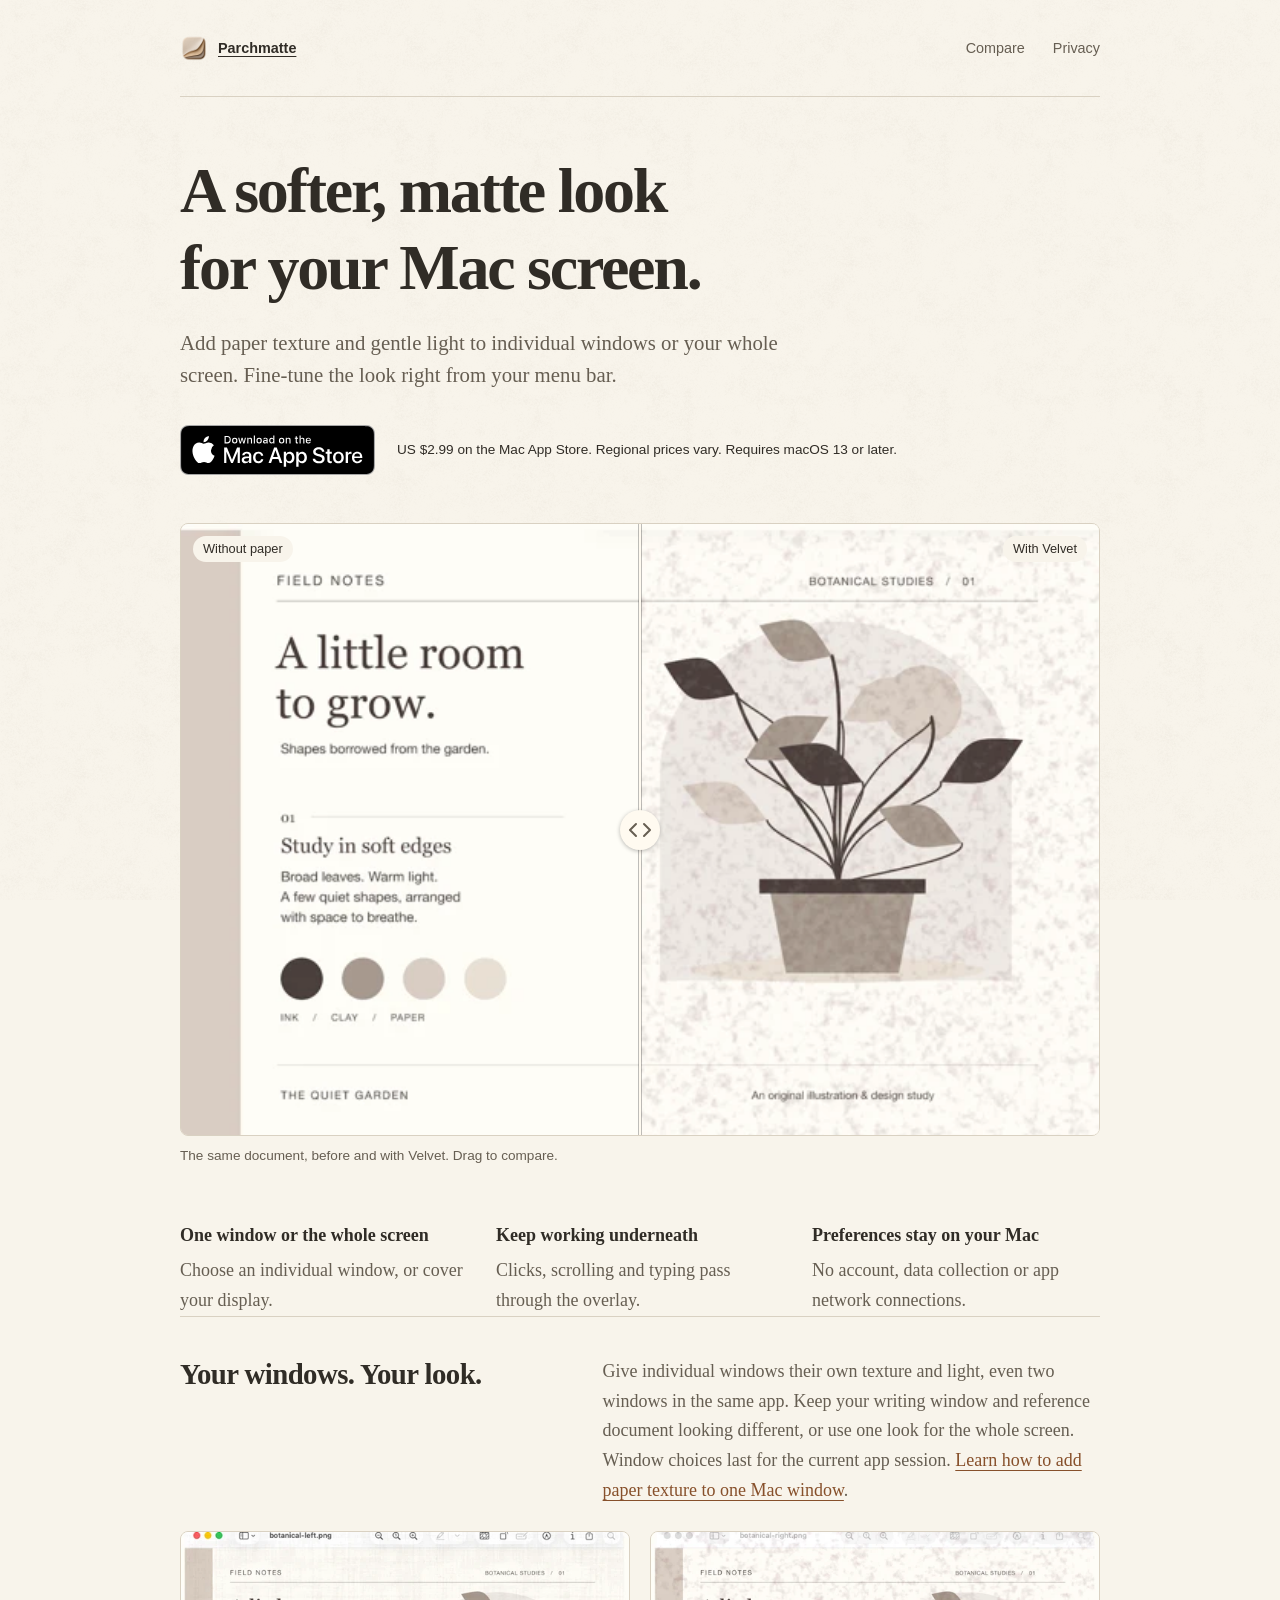
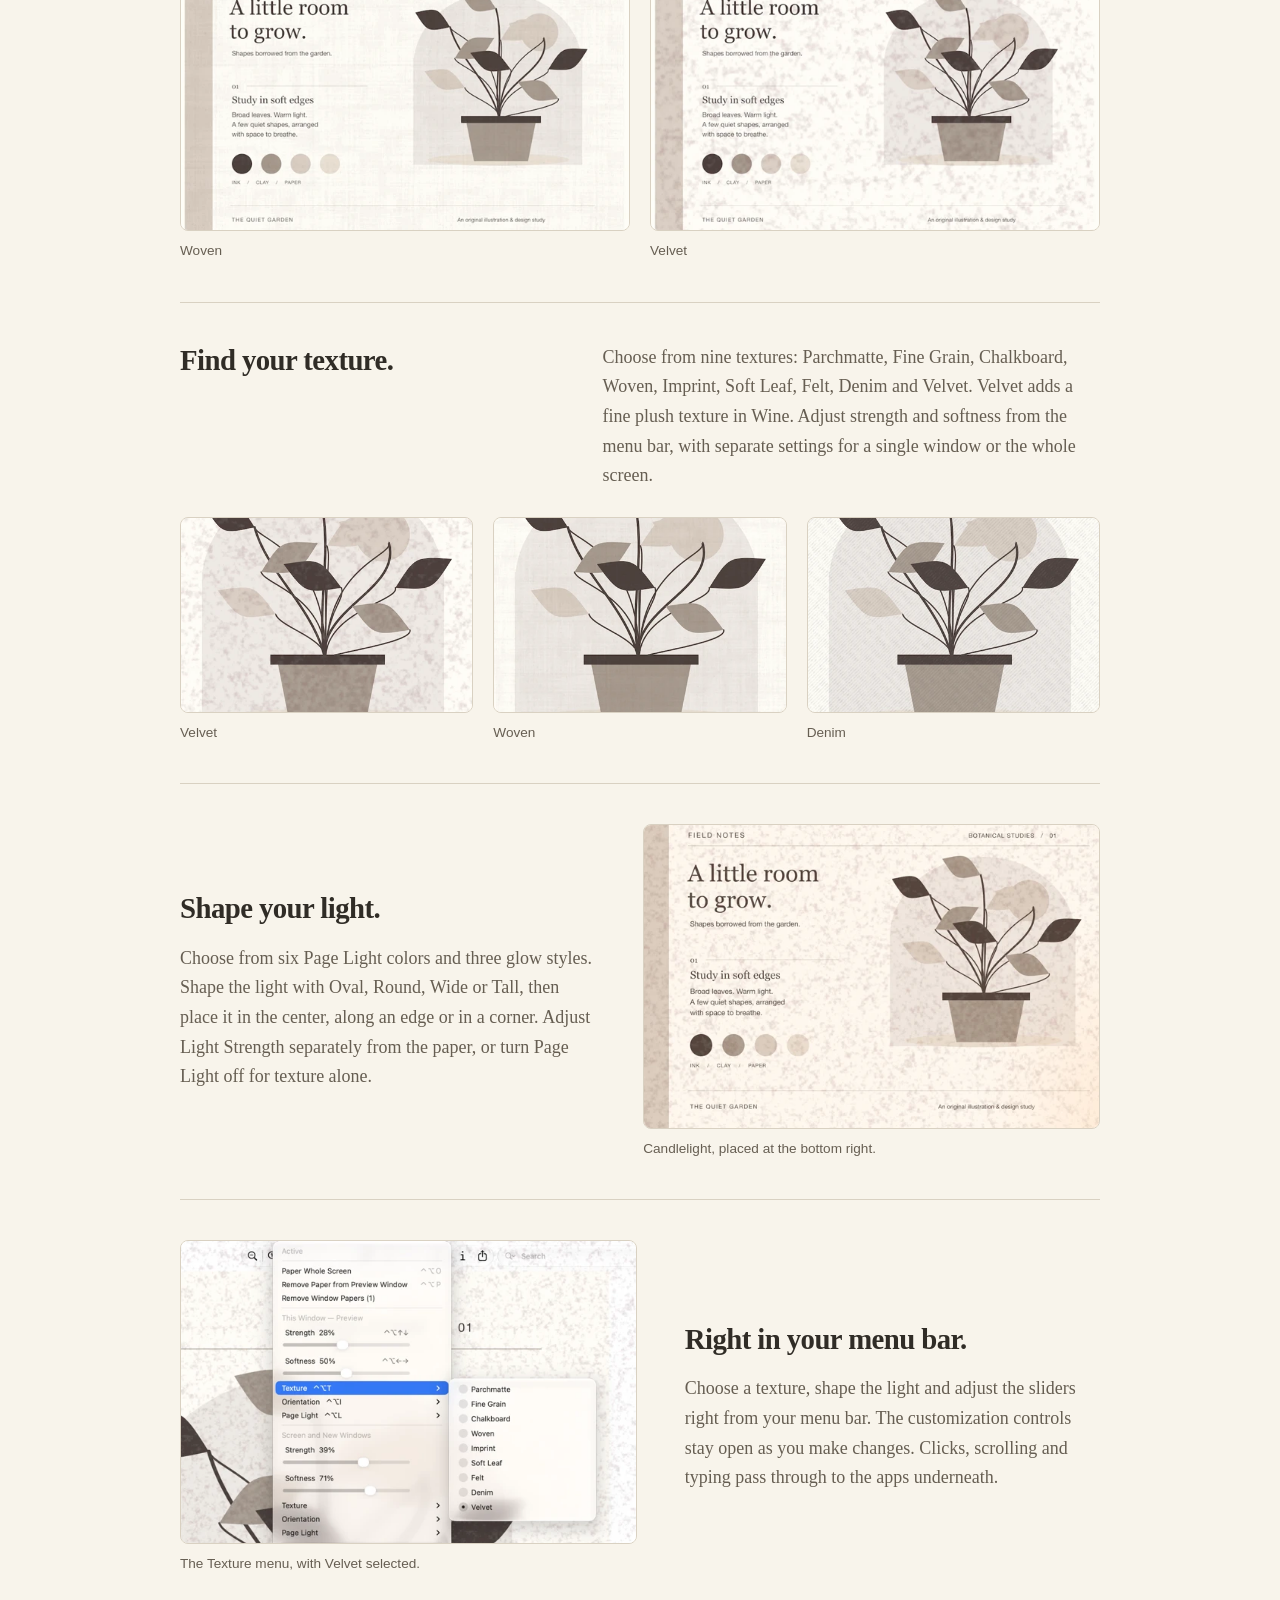
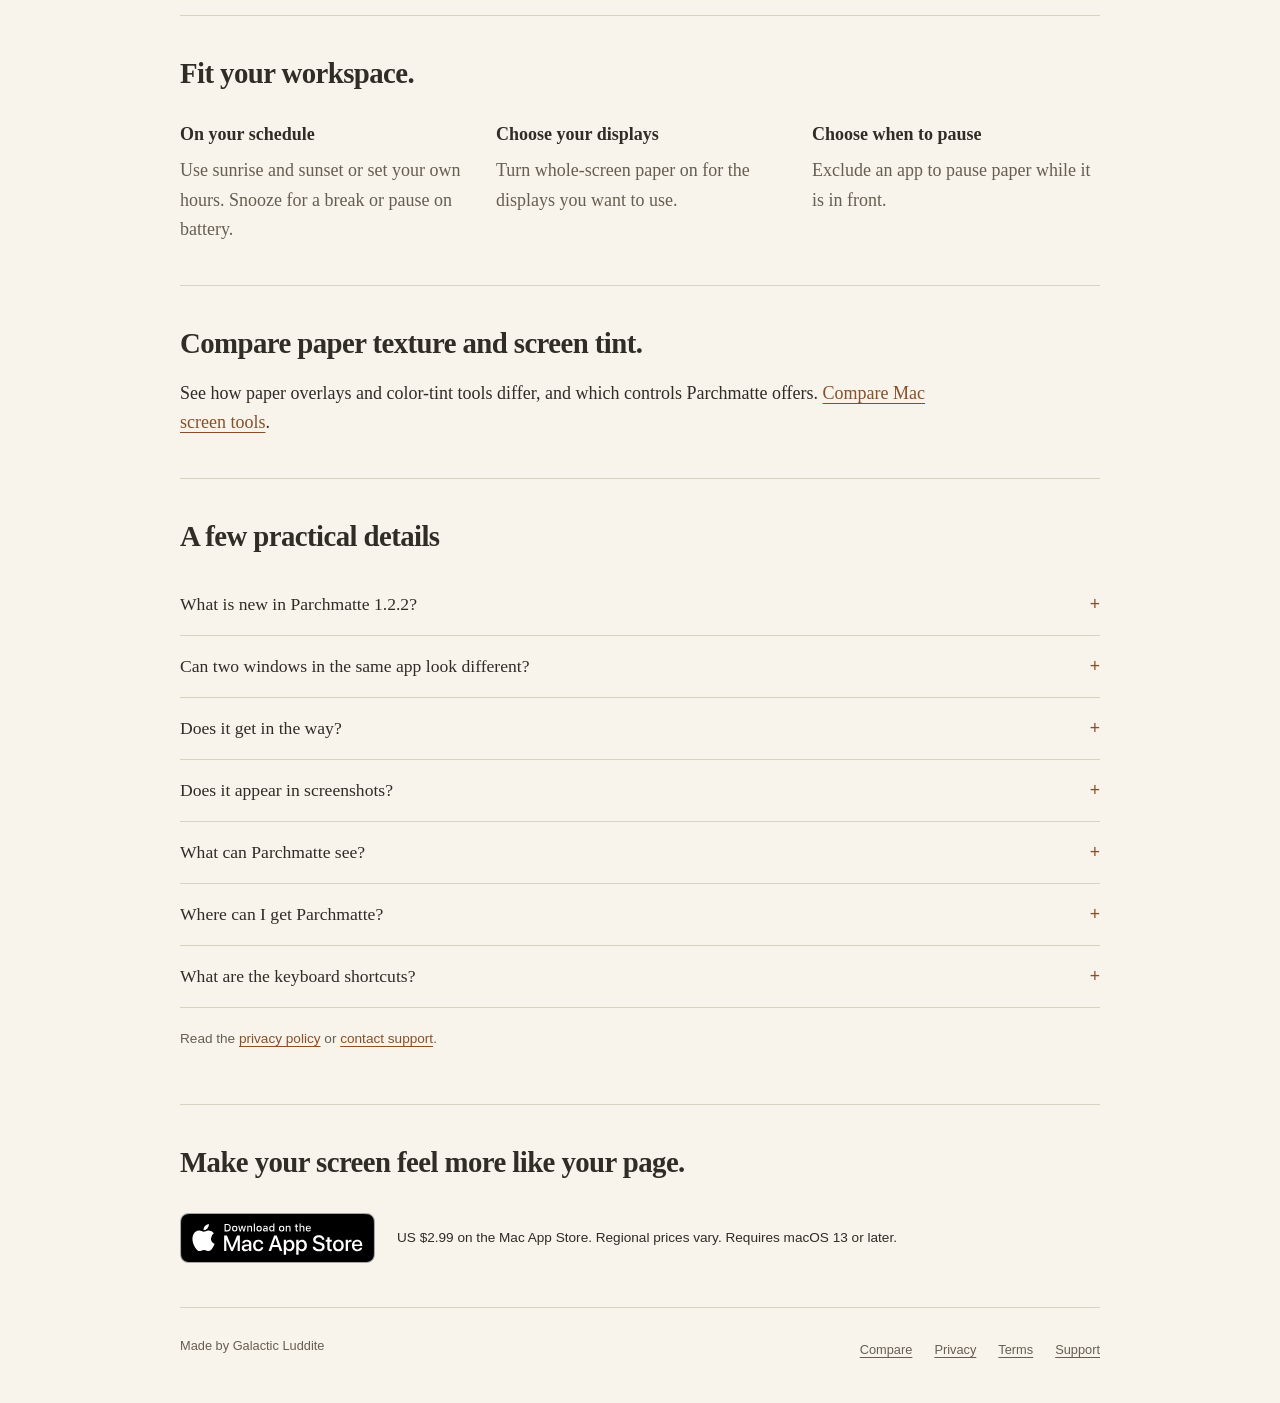
==== index.html @ a23d885f "Ship homepage images as full-size WebP and finish the slider Re-cut each homepage image at its origi" ====
<!doctype html>
<html lang="en">
<head>
  <meta charset="utf-8">
  <meta name="viewport" content="width=device-width, initial-scale=1">
  <title>Parchmatte: Paper Texture &amp; Matte Screen Effect for Mac</title>
  <meta name="description" content="Give your Mac screen a softer, matte look with paper texture and optional light. Customize individual windows or your whole screen from the menu bar.">
  <meta name="apple-itunes-app" content="app-id=6815385110">
  <link rel="canonical" href="https://parchmatte.com/">
  <link rel="icon" href="/favicon.png" sizes="32x32" type="image/png">
  <link rel="icon" href="/icon.png" sizes="1024x1024" type="image/png">
  <link rel="apple-touch-icon" href="/icon.png" sizes="1024x1024">
  <link rel="stylesheet" href="/style.css">
  <meta property="og:type" content="website">
  <meta property="og:url" content="https://parchmatte.com/">
  <meta property="og:site_name" content="Parchmatte">
  <meta property="og:title" content="Parchmatte: Paper Texture &amp; Matte Screen Effect for Mac">
  <meta property="og:description" content="Give your Mac screen a softer, matte look with paper texture and optional light. Customize individual windows or your whole screen from the menu bar.">
  <meta property="og:image" content="https://parchmatte.com/images/og.jpg">
  <meta name="twitter:card" content="summary_large_image">
  <meta name="twitter:title" content="Parchmatte: Paper Texture &amp; Matte Screen Effect for Mac">
  <meta name="twitter:description" content="Give your Mac screen a softer, matte look with paper texture and optional light. Customize individual windows or your whole screen from the menu bar.">
  <meta name="twitter:image" content="https://parchmatte.com/images/og.jpg">
  <script type="application/ld+json">
{
  "@context": "https://schema.org",
  "@type": "SoftwareApplication",
  "name": "Parchmatte",
  "url": "https://parchmatte.com/",
  "description": "Adjustable paper texture and optional Page Light for individual Mac windows or the whole screen.",
  "featureList": [
    "Nine adjustable paper and cloth textures",
    "Independent texture and light for each window, including windows in the same app",
    "Six Page Light colors, three glow styles, four shapes and nine positions",
    "Stay-open menu-bar customization",
    "Display selection and frontmost-app pause rules"
  ],
  "applicationCategory": "UtilitiesApplication",
  "operatingSystem": "macOS 13 or later",
  "softwareVersion": "1.2.2",
  "image": "https://parchmatte.com/icon.png",
  "screenshot": "https://parchmatte.com/images/shots/home-velvet.webp",
  "author": {
    "@type": "Organization",
    "name": "Galactic Luddite"
  },
  "offers": [
    {
      "@type": "Offer",
      "name": "Mac App Store",
      "price": "2.99",
      "priceCurrency": "USD",
      "availability": "https://schema.org/InStock",
      "url": "https://apps.apple.com/us/app/parchmatte/id6815385110?mt=12"
    }
  ]
}
  </script>
  <script type="application/ld+json">
{
  "@context": "https://schema.org",
  "@type": "WebSite",
  "name": "Parchmatte",
  "url": "https://parchmatte.com/"
}
  </script>
</head>
<body>
  <a class="skip-link" href="#main">Skip to content</a>
  <header class="site-header wrap">
    <nav class="site-nav" aria-label="Site"><a href="/" aria-current="page"><img src="/icon.png" alt="" width="28" height="28">Parchmatte</a><a href="/compare/">Compare</a><a href="/privacy/">Privacy</a></nav>
  </header>
  <main id="main" class="wrap">
    <div class="hero">
      <h1>A softer, matte look for your Mac screen.</h1>
      <p class="lede">Add paper texture and gentle light to individual windows or your whole screen. Fine-tune the look right from your menu bar.</p>
      <div class="download">
        <a class="store-badge" href="https://apps.apple.com/us/app/parchmatte/id6815385110?mt=12"><picture><source srcset="/images/badges/mac-app-store-white.svg" media="(prefers-color-scheme: dark)"><img src="/images/badges/mac-app-store-black.svg" alt="Download on the Mac App Store" width="195" height="50"></picture></a>
        <p>US $2.99 on the Mac App Store. Regional prices vary. Requires macOS 13 or later.</p>
      </div>
      <figure class="compare-shot" id="compare">
        <div class="compare-stage">
          <img class="shot" src="/images/shots/home-plain.webp" srcset="/images/shots/home-plain-600.webp 600w, /images/shots/home-plain.webp 1176w" sizes="(min-width: 960px) 920px, calc(100vw - 40px)" width="1176" height="784" fetchpriority="high" alt="A botanical design document in Preview with no paper applied.">
          <div class="compare-top"><img class="shot" src="/images/shots/home-velvet.webp" srcset="/images/shots/home-velvet-600.webp 600w, /images/shots/home-velvet.webp 1176w" sizes="(min-width: 960px) 920px, calc(100vw - 40px)" width="1176" height="784" fetchpriority="high" alt="The same document with Parchmatte’s Velvet texture."></div>
          <span class="tag tag-left">Without paper</span><span class="tag tag-right">With Velvet</span>
          <input class="compare-range" type="range" min="0" max="100" value="50" aria-label="Compare the document without paper and with Velvet">
        </div>
        <figcaption>The same document, before and with Velvet. Drag to compare.</figcaption>
      </figure>
    </div>

    <dl class="feature-notes proof-points">
      <div><dt>One window or the whole screen</dt><dd>Choose an individual window, or cover your display.</dd></div>
      <div><dt>Keep working underneath</dt><dd>Clicks, scrolling and typing pass through the overlay.</dd></div>
      <div><dt>Preferences stay on your Mac</dt><dd>No account, data collection or app network connections.</dd></div>
    </dl>

    <section id="paper-in-use" aria-labelledby="paper-title">
      <div class="section-intro">
        <h2 id="paper-title">Your windows. Your look.</h2>
        <p>Give individual windows their own texture and light, even two windows in the same app. Keep your writing window and reference document looking different, or use one look for the whole screen. Window choices last for the current app session. <a href="/guides/paper-texture-on-mac/">Learn how to add paper texture to one Mac window</a>.</p>
      </div>
      <div class="pair">
        <figure><img class="shot" src="/images/shots/window-woven.webp" srcset="/images/shots/window-woven-600.webp 600w, /images/shots/window-woven.webp 1200w" sizes="(min-width: 960px) 450px, calc(100vw - 40px)" width="1200" height="800" loading="lazy" alt="A Preview window showing the botanical document with the Woven texture."><figcaption>Woven</figcaption></figure>
        <figure><img class="shot" src="/images/shots/window-velvet.webp" srcset="/images/shots/window-velvet-600.webp 600w, /images/shots/window-velvet.webp 1200w" sizes="(min-width: 960px) 450px, calc(100vw - 40px)" width="1200" height="800" loading="lazy" alt="A second Preview window showing the same document with the Velvet texture."><figcaption>Velvet</figcaption></figure>
      </div>
    </section>

    <section aria-labelledby="texture-title">
      <div class="section-intro">
        <h2 id="texture-title">Find your texture.</h2>
        <p>Choose from nine textures: Parchmatte, Fine Grain, Chalkboard, Woven, Imprint, Soft Leaf, Felt, Denim and Velvet. Velvet adds a fine plush texture in Wine. Adjust strength and softness from the menu bar, with separate settings for a single window or the whole screen.</p>
      </div>
      <div class="trio">
        <figure><img class="shot" src="/images/shots/texture-velvet.webp" srcset="/images/shots/texture-velvet-480.webp 480w, /images/shots/texture-velvet.webp 720w" sizes="(min-width: 960px) 290px, (min-width: 600px) 30vw, calc(100vw - 40px)" width="720" height="480" loading="lazy" alt="Close-up of a botanical illustration with the Velvet texture."><figcaption>Velvet</figcaption></figure>
        <figure><img class="shot" src="/images/shots/texture-woven.webp" srcset="/images/shots/texture-woven-480.webp 480w, /images/shots/texture-woven.webp 720w" sizes="(min-width: 960px) 290px, (min-width: 600px) 30vw, calc(100vw - 40px)" width="720" height="480" loading="lazy" alt="The same close-up with the Woven texture."><figcaption>Woven</figcaption></figure>
        <figure><img class="shot" src="/images/shots/texture-denim.webp" srcset="/images/shots/texture-denim-480.webp 480w, /images/shots/texture-denim.webp 720w" sizes="(min-width: 960px) 290px, (min-width: 600px) 30vw, calc(100vw - 40px)" width="720" height="480" loading="lazy" alt="The same close-up with the Denim texture."><figcaption>Denim</figcaption></figure>
      </div>
    </section>

    <section class="split" aria-labelledby="light-title">
      <div class="split-text">
        <h2 id="light-title">Shape your light.</h2>
        <p>Choose from six Page Light colors and three glow styles. Shape the light with Oval, Round, Wide or Tall, then place it in the center, along an edge or in a corner. Adjust Light Strength separately from the paper, or turn Page Light off for texture alone.</p>
      </div>
      <figure><img class="shot" src="/images/shots/light-candlelight.webp" srcset="/images/shots/light-candlelight-600.webp 600w, /images/shots/light-candlelight.webp 1380w" sizes="(min-width: 960px) 500px, calc(100vw - 40px)" width="1380" height="920" loading="lazy" alt="A botanical document with warm Candlelight Page Light glowing from the lower right."><figcaption>Candlelight, placed at the bottom right.</figcaption></figure>
    </section>

    <section class="split split-flip" aria-labelledby="controls-title">
      <div class="split-text">
        <h2 id="controls-title">Right in your menu bar.</h2>
        <p>Choose a texture, shape the light and adjust the sliders right from your menu bar. The customization controls stay open as you make changes. Clicks, scrolling and typing pass through to the apps underneath.</p>
      </div>
      <figure><img class="shot" src="/images/shots/menu-textures.webp" srcset="/images/shots/menu-textures-600.webp 600w, /images/shots/menu-textures.webp 1602w" sizes="(min-width: 960px) 500px, calc(100vw - 40px)" width="1602" height="1068" loading="lazy" alt="The Parchmatte menu with the Texture submenu open and Velvet selected."><figcaption>The Texture menu, with Velvet selected.</figcaption></figure>
    </section>

    <section aria-labelledby="workspace-title">
      <h2 id="workspace-title">Fit your workspace.</h2>
      <dl class="feature-notes proof-points">
        <div><dt>On your schedule</dt><dd>Use sunrise and sunset or set your own hours. Snooze for a break or pause on battery.</dd></div>
        <div><dt>Choose your displays</dt><dd>Turn whole-screen paper on for the displays you want to use.</dd></div>
        <div><dt>Choose when to pause</dt><dd>Exclude an app to pause paper while it is in front.</dd></div>
      </dl>
    </section>

    <section class="comparison-link">
      <h2>Compare paper texture and screen tint.</h2>
      <p>See how paper overlays and color-tint tools differ, and which controls Parchmatte offers. <a href="/compare/">Compare Mac screen tools</a>.</p>
    </section>

    <section aria-labelledby="questions-title">
      <h2 id="questions-title">A few practical details</h2>
      <div class="faq">
        <details><summary>What is new in Parchmatte 1.2.2?</summary><p>The menu now shows “Paused — screenshot picker” while the screenshot picker is active, so it is clear why the paper is temporarily paused. Version 1.2.1 added four Page Light shapes and nine positions, with centered Oval as the default. Customization controls stay open while you make changes, and turning a window’s paper off and back on restores its style during the current app session.</p></details>
        <details><summary>Can two windows in the same app look different?</summary><p>Yes. Each window with its own paper can have its own texture and light. Window choices are kept for the current app session; they are not saved as permanent per-app rules.</p></details>
        <details><summary>Does it get in the way?</summary><p>Clicks, scrolling and typing pass through the overlay. Adjust the paper from your menu bar while you keep using your apps.</p></details>
        <details><summary>Does it appear in screenshots?</summary><p>By default, Parchmatte asks macOS to leave the overlay out of screenshots. Some capture tools may still include it.</p></details>
        <details><summary>What can Parchmatte see?</summary><p>Parchmatte reads window positions and sizes to place its overlays. It does not read window contents, window titles or your typing, collect personal data, or make network connections.</p></details>
        <details><summary>Where can I get Parchmatte?</summary><p>Parchmatte is available on the <a href="https://apps.apple.com/us/app/parchmatte/id6815385110?mt=12">Mac App Store</a>. The US price is $2.99; regional prices vary. Requires macOS 13 or later.</p></details>
        <details>
          <summary>What are the keyboard shortcuts?</summary>
          <table>
        <tr><th scope="col">Keys</th><th scope="col">Action</th></tr>
        <tr><td><kbd>⌃⌥O</kbd></td><td>Paper the whole screen</td></tr>
        <tr><td><kbd>⌃⌥P</kbd></td><td>Paper the front window (again to remove)</td></tr>
        <tr><td><kbd>⌃⌥↑</kbd> / <kbd>⌃⌥↓</kbd></td><td>Stronger or lighter</td></tr>
        <tr><td><kbd>⌃⌥←</kbd> / <kbd>⌃⌥→</kbd></td><td>Less or more softness</td></tr>
        <tr><td><kbd>⌃⌥T</kbd></td><td>Next texture</td></tr>
        <tr><td><kbd>⌃⌥I</kbd></td><td>Flip the grain’s direction</td></tr>
        <tr><td><kbd>⌃⌥⇧↑</kbd> / <kbd>⌃⌥⇧↓</kbd></td><td>Stronger or softer Page Light</td></tr>
        <tr><td><kbd>⌃⌥L</kbd></td><td>Next Page Light tint</td></tr>
        <tr><td><kbd>⌃⌥G</kbd></td><td>Next glow level</td></tr>
        <tr><td><kbd>⌃⌥S</kbd></td><td>Snooze for 15 minutes, or resume</td></tr>
      </table>
          <p>When the front window has its own paper, the arrow, texture, Page Light, glow and light strength keys adjust that window. Otherwise, they adjust the whole screen and new windows.</p>
        </details>
      </div>
      <p class="small muted">Read the <a href="/privacy/">privacy policy</a> or <a href="mailto:support@parchmatte.com">contact support</a>.</p>
    </section>
    <section class="closing"><h2>Make your screen feel more like your page.</h2><div class="download"><a class="store-badge" href="https://apps.apple.com/us/app/parchmatte/id6815385110?mt=12"><picture><source srcset="/images/badges/mac-app-store-white.svg" media="(prefers-color-scheme: dark)"><img src="/images/badges/mac-app-store-black.svg" alt="Download on the Mac App Store" width="195" height="50"></picture></a><p>US $2.99 on the Mac App Store. Regional prices vary. Requires macOS 13 or later.</p></div></section>
  </main>
  <footer class="site-footer wrap">
    <span>Made by Galactic Luddite</span>
    <nav aria-label="Footer"><a href="/compare/">Compare</a><a href="/privacy/">Privacy</a><a href="/terms/">Terms</a><a href="mailto:support@parchmatte.com">Support</a></nav>
  </footer>
  <script>
    // Drag the divider with a mouse or finger; the hidden range input keeps it keyboard accessible.
    document.querySelectorAll(".compare-stage").forEach(function (stage) {
      var range = stage.querySelector(".compare-range");
      function show() { stage.style.setProperty("--pos", range.value + "%"); }
      function moveTo(event) {
        var box = stage.getBoundingClientRect();
        range.value = Math.round(Math.max(0, Math.min(1, (event.clientX - box.left) / box.width)) * 100);
        show();
      }
      // A finger moves the divider only once the swipe is clearly sideways, so vertical swipes still scroll the page.
      var start = null, dragging = false;
      stage.addEventListener("pointerdown", function (event) {
        start = { x: event.clientX, y: event.clientY };
        dragging = event.pointerType === "mouse";
        stage.setPointerCapture(event.pointerId);
        if (dragging) { event.preventDefault(); moveTo(event); }
      });
      stage.addEventListener("pointermove", function (event) {
        if (!start || !stage.hasPointerCapture(event.pointerId)) return;
        if (!dragging) {
          var dx = Math.abs(event.clientX - start.x), dy = Math.abs(event.clientY - start.y);
          if (dx < 6 || dx < dy) return;
          dragging = true;
        }
        moveTo(event);
      });
      function stop() { start = null; dragging = false; }
      stage.addEventListener("pointerup", stop);
      stage.addEventListener("pointercancel", stop);
      range.addEventListener("input", show);
      show();
    });
  </script>
</body>
</html>
---- style.css ----
:root {
  color-scheme: light dark;
  --paper: #f8f4eb;
  --paper-deep: #eee7d9;
  --ink: #302c26;
  --ink-soft: #665e52;
  --rule: #d9d1c2;
  --accent: #87502b;
  --accent-ink: #fffaf0;
  --grain-opacity: 0.07;
  --sans: -apple-system, BlinkMacSystemFont, "Helvetica Neue", sans-serif;
}
@media (prefers-color-scheme: dark) {
  :root {
    --paper: #22211e;
    --paper-deep: #2b2924;
    --ink: #eee8dc;
    --ink-soft: #bdb5a6;
    --rule: #444037;
    --accent: #e0aa7c;
    --accent-ink: #22211e;
    --grain-opacity: 0.035;
  }
}
* { box-sizing: border-box; }
html { -webkit-text-size-adjust: 100%; }
body {
  margin: 0;
  background: var(--paper);
  color: var(--ink);
  font: 18px/1.65 "Iowan Old Style", "Palatino Linotype", Palatino, Georgia, serif;
}
body::before {
  content: "";
  position: fixed;
  inset: 0;
  background: url("/grain.png") repeat;
  background-size: 256px;
  opacity: var(--grain-opacity);
  pointer-events: none;
  z-index: -1;
}
.wrap { width: min(100% - 40px, 920px); margin-inline: auto; }
a { color: var(--accent); text-underline-offset: 0.2em; text-decoration-thickness: 1px; }
a:hover { text-decoration-thickness: 2px; }
:focus-visible { outline: 2px solid var(--accent); outline-offset: 5px; }
p { margin: 0 0 1em; }
h1, h2, h3 { line-height: 1.2; font-weight: 600; text-wrap: balance; }
h1 { font-size: clamp(2.25rem, 5.3vw, 3.5rem); letter-spacing: -0.035em; margin: 0 0 24px; }
h2 { font-size: 1.8rem; letter-spacing: -0.02em; margin: 0 0 18px; }
h3 { font-size: 1.2rem; margin: 0; }
figure { margin: 0; }
.muted { color: var(--ink-soft); }
.small { font: 0.85rem/1.65 var(--sans); }
.sr-only {
  position: absolute;
  width: 1px;
  height: 1px;
  padding: 0;
  margin: -1px;
  overflow: hidden;
  clip-path: inset(50%);
  white-space: nowrap;
  border: 0;
}
.skip-link { position: absolute; top: 8px; left: 20px; padding: 10px; background: var(--paper); transform: translateY(-160%); z-index: 2; }
.skip-link:focus { transform: none; }
.site-header { padding-block: 26px; border-bottom: 1px solid var(--rule); }
.site-nav { display: flex; gap: 28px; align-items: center; font: 0.9rem/1.4 var(--sans); }
.site-nav a { display: inline-flex; gap: 10px; align-items: center; color: var(--ink-soft); text-decoration: none; min-height: 44px; }
.site-nav a:first-child { margin-right: auto; color: var(--ink); font-weight: 600; }
.site-nav a[aria-current="page"], .site-nav a:hover { color: var(--ink); text-decoration: underline; }
.site-nav img { flex: none; }
.site-footer { border-top: 1px solid var(--rule); padding-block: 28px 40px; display: flex; justify-content: space-between; gap: 20px; flex-wrap: wrap; color: var(--ink-soft); font: 0.8rem/1.5 var(--sans); }
.site-footer nav { display: flex; gap: 22px; flex-wrap: wrap; }
.site-footer a { color: inherit; display: inline-block; padding-block: 4px; }
.intro { padding-block: 48px 40px; max-width: 740px; }
.lede { font-size: 1.3rem; line-height: 1.55; color: var(--ink-soft); max-width: 32em; }
.download { display: flex; align-items: center; gap: 22px; margin-top: 30px; }
.download p { margin: 0; font: 0.85rem/1.75 var(--sans); }
.button { display: inline-block; padding: 12px 20px; border-radius: 5px; background: var(--accent); color: var(--accent-ink); font: 500 0.9rem/1.4 var(--sans); text-decoration: none; }
.button:hover { text-decoration: underline; }
.store-badge { display: inline-block; margin: 4px 0; line-height: 0; }
.store-badge img { display: block; width: 195px; height: 50px; }
.store-badge:focus-visible { outline: 2px solid var(--accent); outline-offset: 6px; border-radius: 8px; }
.shot { display: block; width: 100%; height: auto; border: 1px solid var(--rule); border-radius: 6px; }
/* Homepage images: every picture is a 3:2 crop in the same frame. */
.hero { padding-block: 56px 24px; }
.hero h1 { font-size: clamp(2.4rem, 6vw, 4rem); max-width: 14em; margin-bottom: 20px; }
.hero .lede { max-width: 30em; margin: 0; }
.hero .download { margin-bottom: 44px; }
figure.compare-shot { margin: 0; }
.shot { background: var(--paper-deep); aspect-ratio: 3 / 2; object-fit: cover; border-radius: 8px; }
.compare-stage { position: relative; aspect-ratio: 3 / 2; border-radius: 8px; overflow: hidden; border: 1px solid var(--rule); background: var(--paper-deep); --pos: 50%; }
.compare-stage .shot { position: absolute; inset: 0; height: 100%; border: 0; border-radius: 0; }
.compare-top { position: absolute; inset: 0; clip-path: inset(0 0 0 var(--pos)); }
.compare-stage { touch-action: pan-y; cursor: ew-resize; -webkit-user-select: none; user-select: none; }
.compare-stage img, .compare-stage .tag { pointer-events: none; -webkit-user-drag: none; }
.compare-stage::after { content: ""; position: absolute; top: 0; bottom: 0; left: var(--pos); width: 2px; margin-left: -1px; background: #fffaf0; box-shadow: 0 0 0 1px rgba(0,0,0,.25); pointer-events: none; }
/* Round handle on the divider, so it is clear where to drag. The pictures are light in both themes, so the handle is too. */
.compare-stage::before { content: ""; position: absolute; z-index: 2; top: 50%; left: var(--pos); width: 40px; height: 40px; margin: -20px 0 0 -20px; border-radius: 50%; background: #fffaf0 url("data:image/svg+xml,%3Csvg xmlns='http://www.w3.org/2000/svg' viewBox='0 0 40 40'%3E%3Cpath d='M16 14l-6 6 6 6M24 14l6 6-6 6' fill='none' stroke='%23665e52' stroke-width='2' stroke-linecap='round' stroke-linejoin='round'/%3E%3C/svg%3E") center / 40px no-repeat; box-shadow: 0 1px 4px rgba(0,0,0,.28); pointer-events: none; }
.compare-range { position: absolute; inset: 0; width: 100%; height: 100%; margin: 0; opacity: 0; pointer-events: none; }
.compare-stage:has(.compare-range:focus-visible) { outline: 2px solid var(--accent); outline-offset: 4px; }
.tag { position: absolute; top: 12px; padding: 4px 10px; border-radius: 99px; background: var(--paper); color: var(--ink); font: 0.8rem/1.4 var(--sans); pointer-events: none; }
.tag-left { left: 12px; } .tag-right { right: 12px; }
figcaption { margin-top: 10px; color: var(--ink-soft); font: 0.85rem/1.5 var(--sans); }
.pair { display: grid; grid-template-columns: 1fr 1fr; gap: 20px; }
.trio { display: grid; grid-template-columns: repeat(3, 1fr); gap: 20px; }
.split { display: grid; grid-template-columns: 1fr 1.1fr; gap: 48px; align-items: center; }
.split-flip { grid-template-columns: 1.1fr 1fr; }
.split-flip .split-text { order: 2; }
.split-text p { color: var(--ink-soft); margin: 0; }
.pair .shot, .trio .shot, .split .shot { display: block; width: 100%; height: auto; border: 1px solid var(--rule); }
.section-intro { align-items: start; }
section { padding-block: 40px; border-top: 1px solid var(--rule); }
.section-intro { display: grid; grid-template-columns: 1fr 1.3fr; gap: 40px; margin-bottom: 26px; }
.section-intro p { margin: 0; color: var(--ink-soft); }
.feature-notes { display: grid; grid-template-columns: 1fr 1fr; gap: 40px; margin: 28px 0 0; }
.proof-points { grid-template-columns: repeat(3, 1fr); gap: 28px; margin: 0; }
.feature-notes dt { font-weight: 600; }
.feature-notes dd { margin: 6px 0 0; color: var(--ink-soft); }
.shot-grid { display: grid; grid-template-columns: 1fr 1fr; gap: 22px; }
.shot-grid figcaption { margin-top: 9px; color: var(--ink-soft); font: 0.8rem/1.5 var(--sans); }
.comparison-link p { margin-bottom: 0; max-width: 42em; }
.faq { margin-block: 20px; }
.faq details { border-bottom: 1px solid var(--rule); }
.faq summary { cursor: pointer; padding: 16px 26px 16px 0; position: relative; list-style: none; font-size: 1.1rem; }
.faq summary::-webkit-details-marker { display: none; }
.faq summary::after { content: "+"; position: absolute; right: 0; color: var(--accent); font-family: var(--sans); }
.faq details[open] summary::after { content: "−"; }
.faq details p { max-width: 42em; padding-bottom: 6px; color: var(--ink-soft); }
table { width: 100%; border-collapse: collapse; font: 0.9rem/1.5 var(--sans); }
th, td { text-align: left; padding: 12px; border-bottom: 1px solid var(--rule); vertical-align: top; }
th { font-weight: 600; }
kbd { font: 0.85em var(--sans); background: var(--paper-deep); border: 1px solid var(--rule); border-radius: 3px; padding: 2px 4px; white-space: nowrap; }
.faq table { margin-bottom: 20px; }
.faq td:first-child { width: 12em; }
pre, code { font-family: ui-monospace, "SF Mono", Menlo, monospace; font-size: 0.88em; }
pre { background: var(--paper-deep); border: 1px solid var(--rule); border-radius: 4px; padding: 14px; overflow-x: auto; }
.intro-compare { max-width: 800px; }
.comparison { padding-top: 0; border-top: 0; }
.table-wrap { overflow-x: auto; }
table.compare { min-width: 820px; table-layout: fixed; }
table.compare th:first-child { width: 18%; }
table.compare th, table.compare td { overflow-wrap: anywhere; }
table.compare caption { text-align: left; padding-block: 14px; color: var(--ink-soft); }
.comparison > p { margin: 20px 0 0; }
.alternative { display: grid; grid-template-columns: 1fr 3fr; gap: 32px; margin-top: 32px; }
.alternative p:last-child { margin-bottom: 0; }
.closing p { max-width: 44em; }
.closing p:last-child { margin-bottom: 0; }
.policy { max-width: 720px; padding-block: 60px 40px; }
.policy h1 { font-size: 2.5rem; }
.policy h2 { font-size: 1.4rem; margin-top: 32px; }
@media (max-width: 600px) {
  body { font-size: 17px; }
  .site-header { padding-block: 14px; }
  .site-nav { gap: 18px; font-size: 0.85rem; }
  .site-nav a { gap: 7px; }
  .intro { padding-block: 40px 28px; }
  .lede { font-size: 1.15rem; }
  .download { flex-direction: column; align-items: flex-start; gap: 14px; margin-top: 24px; }
  section { padding-block: 30px; }
  h2 { font-size: 1.5rem; }
  .section-intro, .feature-notes, .shot-grid, .alternative, .pair, .split, .split-flip { grid-template-columns: 1fr; gap: 14px; }
  .split-flip .split-text { order: 0; }
  .trio { gap: 8px; }
  .trio figcaption { font-size: 0.75rem; }
  .hero { padding-block: 32px 8px; }
  .section-intro h2 { margin-bottom: 0; }
  .feature-notes { gap: 22px; }
  .proof-points { grid-template-columns: 1fr; margin-bottom: 36px; }
  .alternative { margin-top: 26px; }
  .site-footer { flex-direction: column; gap: 12px; }
  .site-footer nav { gap: 20px; }
  table.compare { font-size: 0.8rem; }
  table.compare th, table.compare td { padding: 10px 6px; }
  table.compare td small { font-size: 0.75rem; }
  .faq th, .faq td { padding: 10px 4px; }
  .faq td:first-child { width: 45%; }
  .policy { padding-top: 40px; }
}

.proof-points { margin-top: 30px; }
.table-wrap { border: 1px solid var(--rule); }
@media (max-width: 360px) {
  .site-nav { gap: 12px; }
  .site-nav a { gap: 5px; }
  .site-nav img { width: 24px; height: 24px; }
}
@media (max-width: 880px) { .proof-points { grid-template-columns: 1fr; gap: 16px; } }
@media (max-width: 880px) and (min-width: 601px) { .split, .split-flip { gap: 28px; } }
@media (prefers-reduced-motion: no-preference) { .compare-stage .compare-top { transition: none; } }
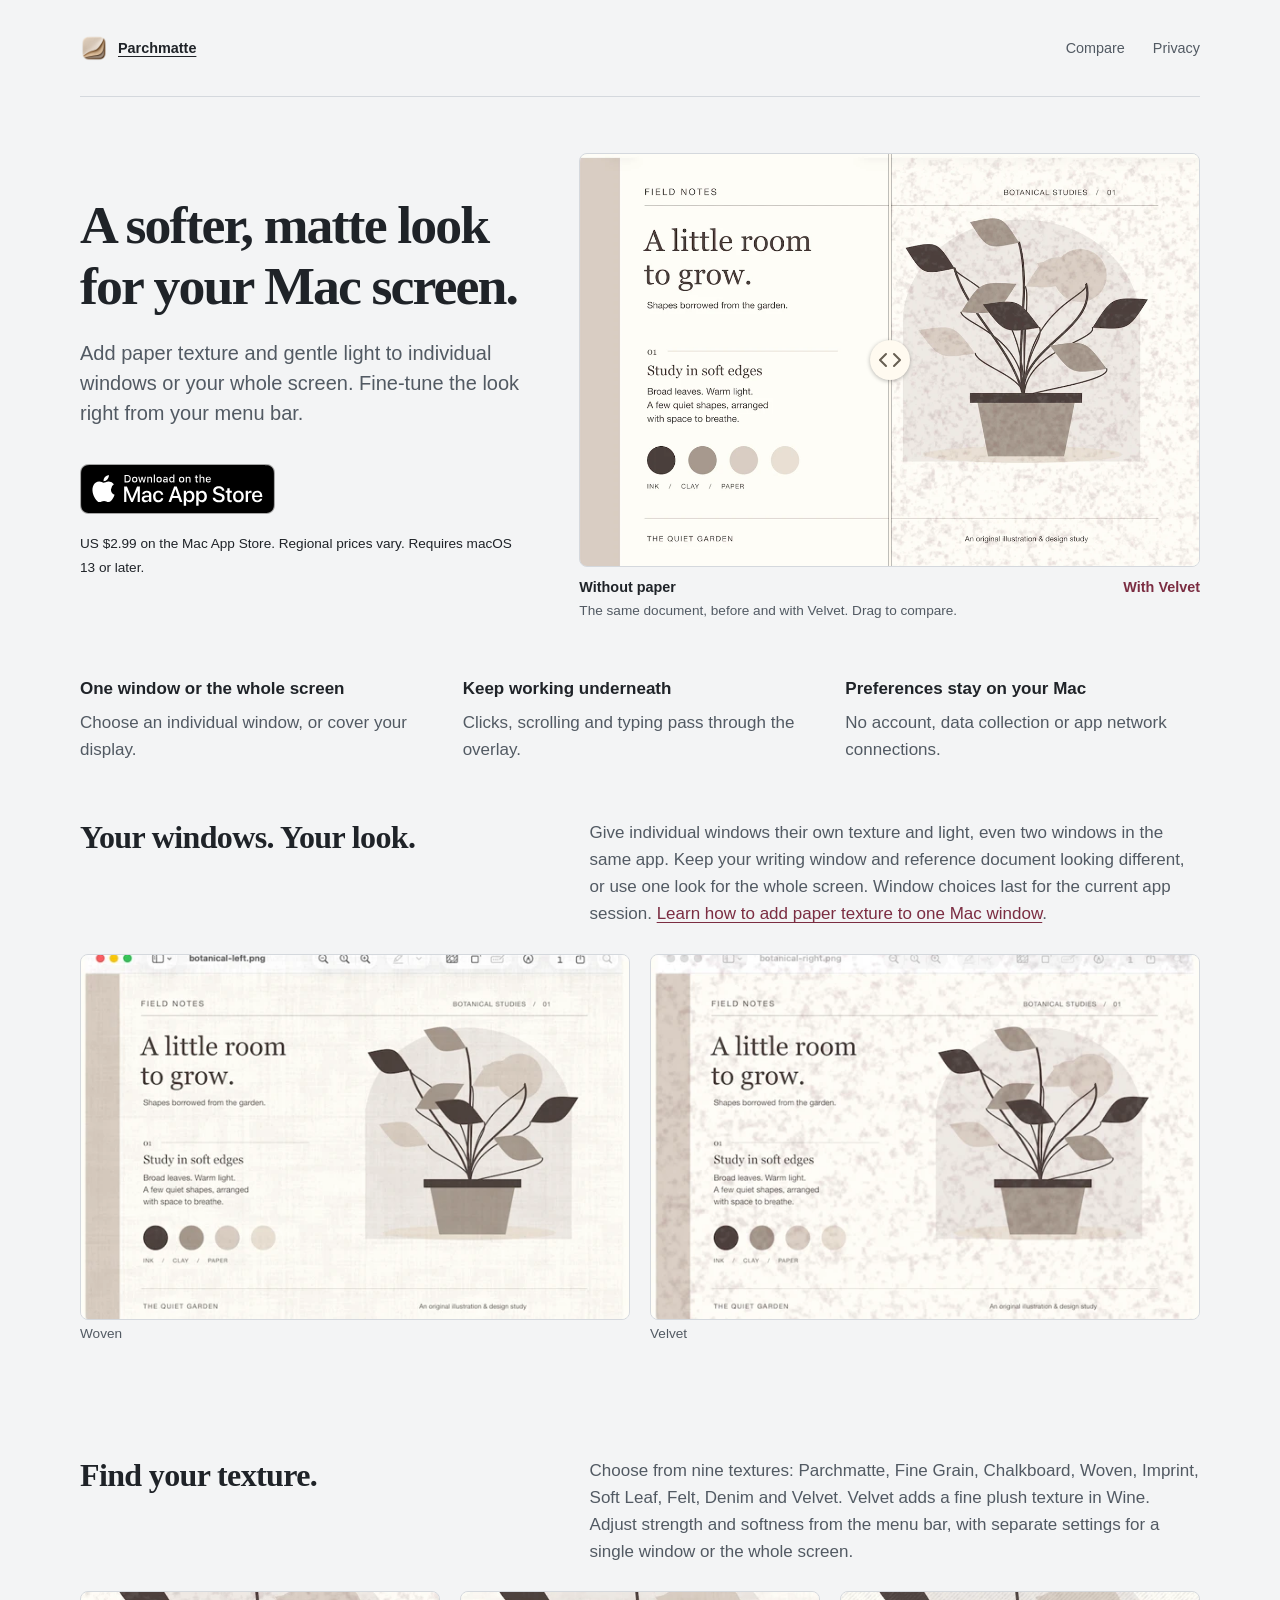
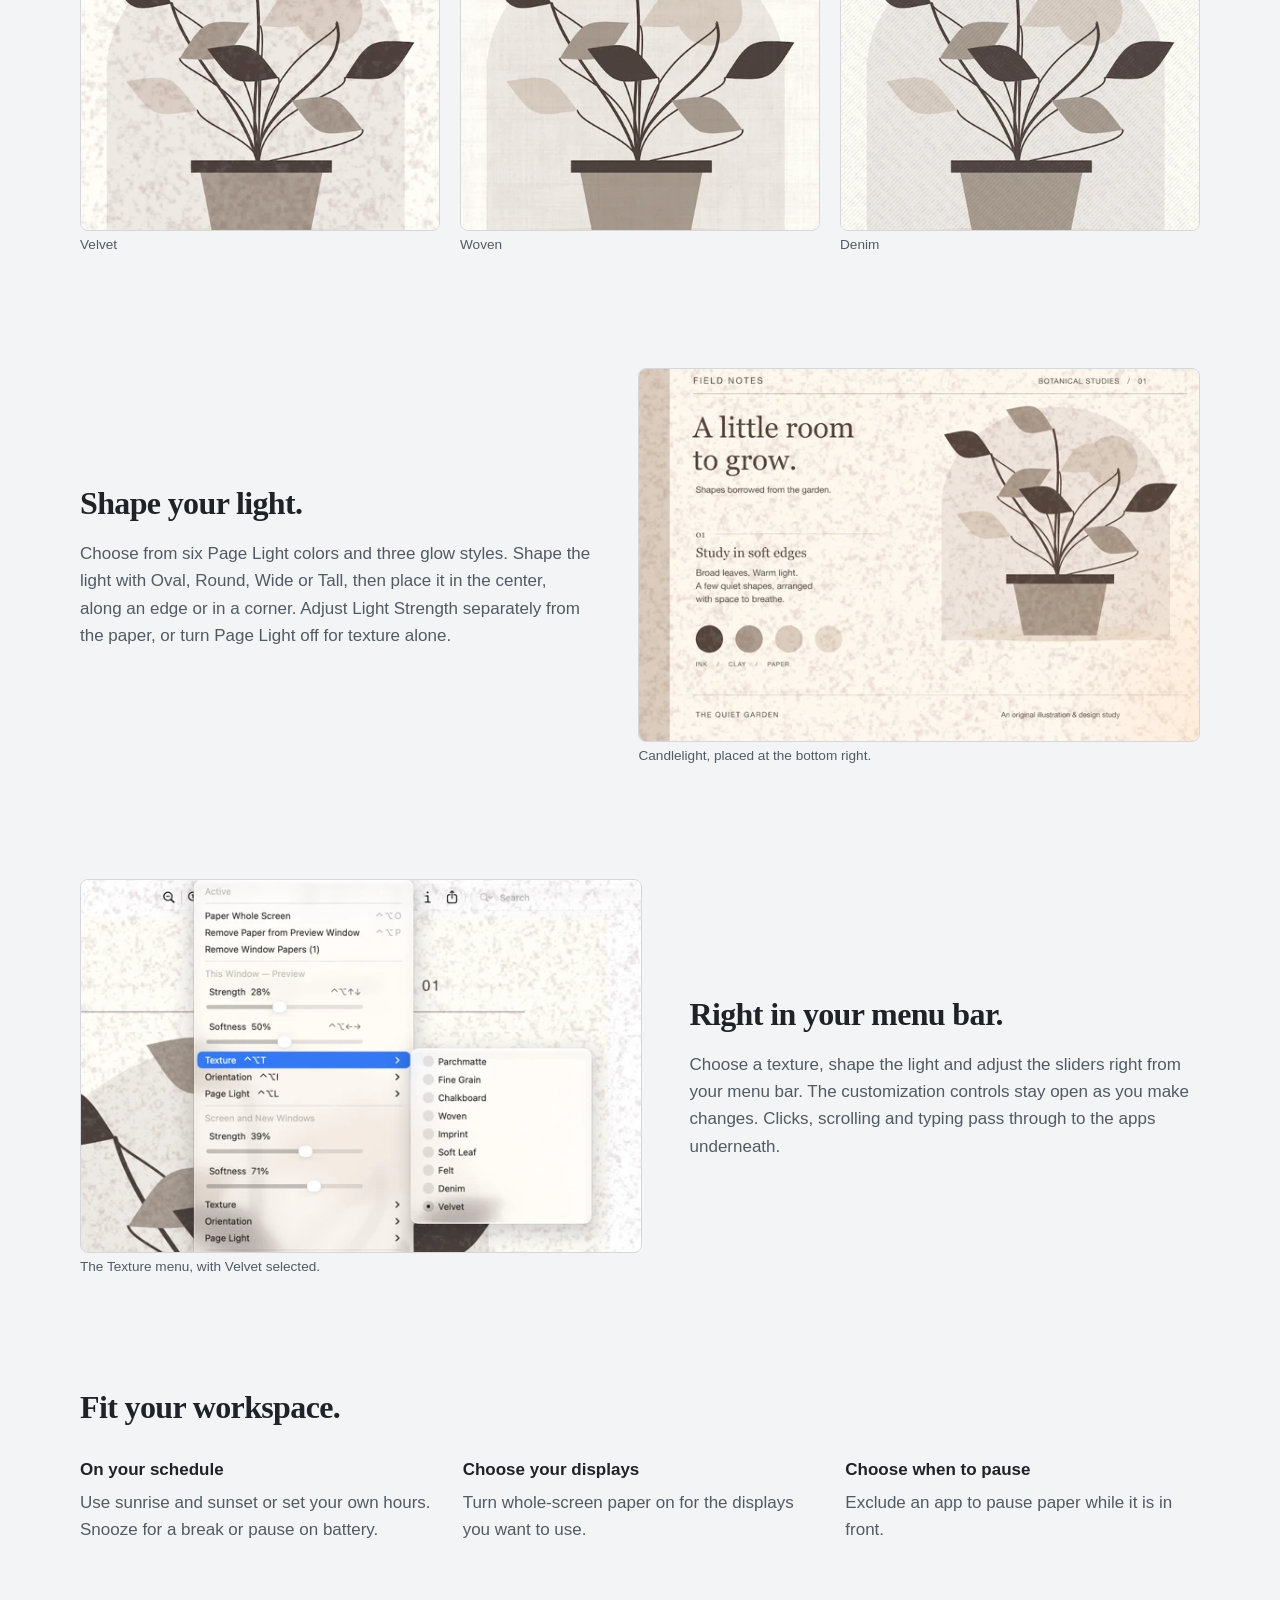
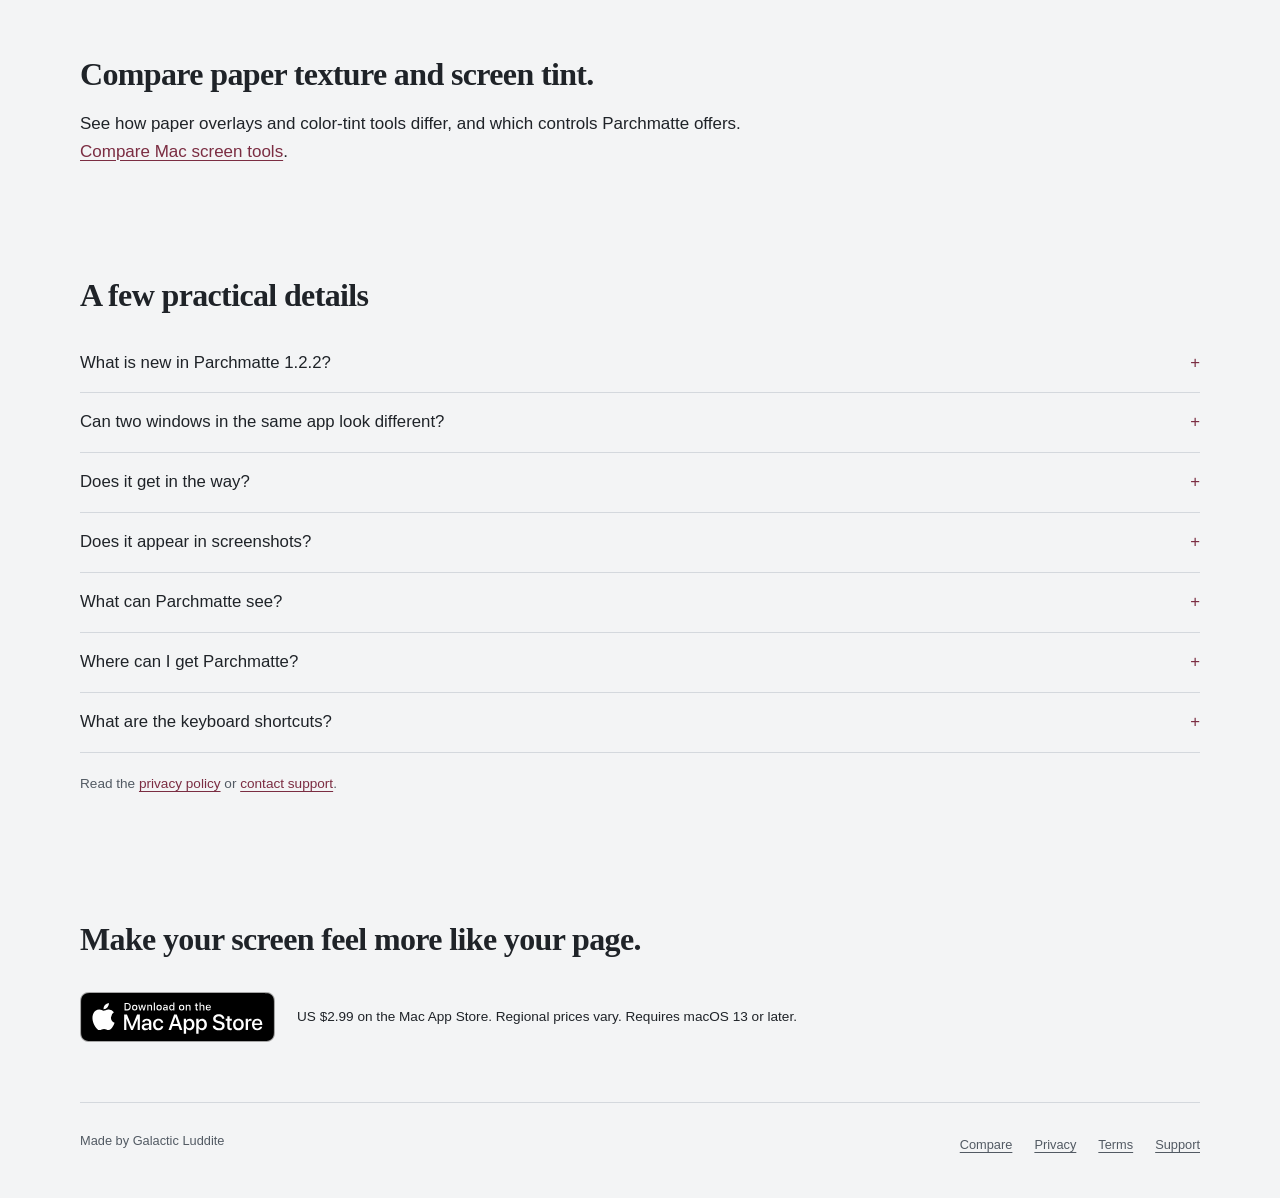
==== commit fc8fe1c4: "Site design pass: cool screen ground, hero demo above the fold, sans body with serif headings, wine " ====
--- a/index.html
+++ b/index.html
@@ -72,19 +72,21 @@
   </header>
   <main id="main" class="wrap">
     <div class="hero">
+      <div class="hero-copy">
       <h1>A softer, matte look for your Mac screen.</h1>
       <p class="lede">Add paper texture and gentle light to individual windows or your whole screen. Fine-tune the look right from your menu bar.</p>
       <div class="download">
         <a class="store-badge" href="https://apps.apple.com/us/app/parchmatte/id6815385110?mt=12"><picture><source srcset="/images/badges/mac-app-store-white.svg" media="(prefers-color-scheme: dark)"><img src="/images/badges/mac-app-store-black.svg" alt="Download on the Mac App Store" width="195" height="50"></picture></a>
         <p>US $2.99 on the Mac App Store. Regional prices vary. Requires macOS 13 or later.</p>
       </div>
+      </div>
       <figure class="compare-shot" id="compare">
         <div class="compare-stage">
           <img class="shot" src="/images/shots/home-plain.webp" srcset="/images/shots/home-plain-600.webp 600w, /images/shots/home-plain.webp 1176w" sizes="(min-width: 960px) 920px, calc(100vw - 40px)" width="1176" height="784" fetchpriority="high" alt="A botanical design document in Preview with no paper applied.">
           <div class="compare-top"><img class="shot" src="/images/shots/home-velvet.webp" srcset="/images/shots/home-velvet-600.webp 600w, /images/shots/home-velvet.webp 1176w" sizes="(min-width: 960px) 920px, calc(100vw - 40px)" width="1176" height="784" fetchpriority="high" alt="The same document with Parchmatte’s Velvet texture."></div>
-          <span class="tag tag-left">Without paper</span><span class="tag tag-right">With Velvet</span>
           <input class="compare-range" type="range" min="0" max="100" value="50" aria-label="Compare the document without paper and with Velvet">
         </div>
+        <div class="compare-labels" aria-hidden="true"><span>Without paper</span><span>With Velvet</span></div>
         <figcaption>The same document, before and with Velvet. Drag to compare.</figcaption>
       </figure>
     </div>
--- a/style.css
+++ b/style.css
@@ -1,53 +1,45 @@
 :root {
   color-scheme: light dark;
+  /* The page is the screen: cool and neutral. Paper appears only inside the app captures. */
   --paper: #f8f4eb;
-  --paper-deep: #eee7d9;
-  --ink: #302c26;
-  --ink-soft: #665e52;
-  --rule: #d9d1c2;
-  --accent: #87502b;
-  --accent-ink: #fffaf0;
-  --grain-opacity: 0.07;
-  --sans: -apple-system, BlinkMacSystemFont, "Helvetica Neue", sans-serif;
+  --paper-ink: #302c26;
+  --paper-deep: #e7e9ec;
+  --paper-tint: #f3f4f5;
+  --ink: #1f2328;
+  --ink-soft: #525a63;
+  --rule: #d4d8dd;
+  --accent: #7b2d42;
+  --accent-ink: #ffffff;
+  --sans: -apple-system, BlinkMacSystemFont, "Helvetica Neue", Helvetica, Arial, sans-serif;
+  --serif: ui-serif, "New York", "Iowan Old Style", "Palatino Linotype", Georgia, serif;
 }
 @media (prefers-color-scheme: dark) {
   :root {
-    --paper: #22211e;
-    --paper-deep: #2b2924;
-    --ink: #eee8dc;
-    --ink-soft: #bdb5a6;
-    --rule: #444037;
-    --accent: #e0aa7c;
-    --accent-ink: #22211e;
-    --grain-opacity: 0.035;
+    --paper-tint: #1b1d20;
+    --paper-deep: #25282c;
+    --ink: #e9ebee;
+    --ink-soft: #aeb4bb;
+    --rule: #383c42;
+    --accent: #f0a9bb;
+    --accent-ink: #1b1d20;
   }
 }
 * { box-sizing: border-box; }
 html { -webkit-text-size-adjust: 100%; }
 body {
   margin: 0;
-  background: var(--paper);
+  background: var(--paper-tint);
   color: var(--ink);
-  font: 18px/1.65 "Iowan Old Style", "Palatino Linotype", Palatino, Georgia, serif;
+  font: 17px/1.6 var(--sans);
 }
-body::before {
-  content: "";
-  position: fixed;
-  inset: 0;
-  background: url("/grain.png") repeat;
-  background-size: 256px;
-  opacity: var(--grain-opacity);
-  pointer-events: none;
-  z-index: -1;
-}
-.wrap { width: min(100% - 40px, 920px); margin-inline: auto; }
+.wrap { width: min(100% - 40px, 1120px); margin-inline: auto; }
 a { color: var(--accent); text-underline-offset: 0.2em; text-decoration-thickness: 1px; }
 a:hover { text-decoration-thickness: 2px; }
 :focus-visible { outline: 2px solid var(--accent); outline-offset: 5px; }
 p { margin: 0 0 1em; }
-h1, h2, h3 { line-height: 1.2; font-weight: 600; text-wrap: balance; }
+h1, h2, h3 { font-family: var(--serif); line-height: 1.15; font-weight: 600; text-wrap: balance; }
 h1 { font-size: clamp(2.25rem, 5.3vw, 3.5rem); letter-spacing: -0.035em; margin: 0 0 24px; }
-h2 { font-size: 1.8rem; letter-spacing: -0.02em; margin: 0 0 18px; }
+h2 { font-size: 2rem; letter-spacing: -0.02em; margin: 0 0 18px; }
 h3 { font-size: 1.2rem; margin: 0; }
 figure { margin: 0; }
 .muted { color: var(--ink-soft); }
@@ -63,7 +55,7 @@
   white-space: nowrap;
   border: 0;
 }
-.skip-link { position: absolute; top: 8px; left: 20px; padding: 10px; background: var(--paper); transform: translateY(-160%); z-index: 2; }
+.skip-link { position: absolute; top: 8px; left: 20px; padding: 10px; background: var(--paper-tint); transform: translateY(-160%); z-index: 2; }
 .skip-link:focus { transform: none; }
 .site-header { padding-block: 26px; border-bottom: 1px solid var(--rule); }
 .site-nav { display: flex; gap: 28px; align-items: center; font: 0.9rem/1.4 var(--sans); }
@@ -75,7 +67,7 @@
 .site-footer nav { display: flex; gap: 22px; flex-wrap: wrap; }
 .site-footer a { color: inherit; display: inline-block; padding-block: 4px; }
 .intro { padding-block: 48px 40px; max-width: 740px; }
-.lede { font-size: 1.3rem; line-height: 1.55; color: var(--ink-soft); max-width: 32em; }
+.lede { font-size: 1.25rem; line-height: 1.5; color: var(--ink-soft); max-width: 30em; }
 .download { display: flex; align-items: center; gap: 22px; margin-top: 30px; }
 .download p { margin: 0; font: 0.85rem/1.75 var(--sans); }
 .button { display: inline-block; padding: 12px 20px; border-radius: 5px; background: var(--accent); color: var(--accent-ink); font: 500 0.9rem/1.4 var(--sans); text-decoration: none; }
@@ -85,25 +77,29 @@
 .store-badge:focus-visible { outline: 2px solid var(--accent); outline-offset: 6px; border-radius: 8px; }
 .shot { display: block; width: 100%; height: auto; border: 1px solid var(--rule); border-radius: 6px; }
 /* Homepage images: every picture is a 3:2 crop in the same frame. */
-.hero { padding-block: 56px 24px; }
-.hero h1 { font-size: clamp(2.4rem, 6vw, 4rem); max-width: 14em; margin-bottom: 20px; }
-.hero .lede { max-width: 30em; margin: 0; }
-.hero .download { margin-bottom: 44px; }
+.hero { padding-block: 56px 24px; display: grid; grid-template-columns: minmax(0, 5fr) minmax(0, 7fr); gap: 56px; align-items: center; }
+.hero h1 { font-size: clamp(2.4rem, 4.2vw, 3.6rem); margin-bottom: 20px; }
+.hero .lede { margin: 0; }
+.hero .download { flex-direction: column; align-items: flex-start; gap: 14px; margin-top: 32px; }
+@media (max-width: 959px) {
+  .hero { grid-template-columns: 1fr; gap: 32px; padding-block: 40px 8px; }
+  .hero .download { flex-direction: row; align-items: center; gap: 22px; margin-top: 28px; }
+}
 figure.compare-shot { margin: 0; }
 .shot { background: var(--paper-deep); aspect-ratio: 3 / 2; object-fit: cover; border-radius: 8px; }
 .compare-stage { position: relative; aspect-ratio: 3 / 2; border-radius: 8px; overflow: hidden; border: 1px solid var(--rule); background: var(--paper-deep); --pos: 50%; }
 .compare-stage .shot { position: absolute; inset: 0; height: 100%; border: 0; border-radius: 0; }
 .compare-top { position: absolute; inset: 0; clip-path: inset(0 0 0 var(--pos)); }
 .compare-stage { touch-action: pan-y; cursor: ew-resize; -webkit-user-select: none; user-select: none; }
-.compare-stage img, .compare-stage .tag { pointer-events: none; -webkit-user-drag: none; }
+.compare-stage img { pointer-events: none; -webkit-user-drag: none; }
 .compare-stage::after { content: ""; position: absolute; top: 0; bottom: 0; left: var(--pos); width: 2px; margin-left: -1px; background: #fffaf0; box-shadow: 0 0 0 1px rgba(0,0,0,.25); pointer-events: none; }
 /* Round handle on the divider, so it is clear where to drag. The pictures are light in both themes, so the handle is too. */
 .compare-stage::before { content: ""; position: absolute; z-index: 2; top: 50%; left: var(--pos); width: 40px; height: 40px; margin: -20px 0 0 -20px; border-radius: 50%; background: #fffaf0 url("data:image/svg+xml,%3Csvg xmlns='http://www.w3.org/2000/svg' viewBox='0 0 40 40'%3E%3Cpath d='M16 14l-6 6 6 6M24 14l6 6-6 6' fill='none' stroke='%23665e52' stroke-width='2' stroke-linecap='round' stroke-linejoin='round'/%3E%3C/svg%3E") center / 40px no-repeat; box-shadow: 0 1px 4px rgba(0,0,0,.28); pointer-events: none; }
 .compare-range { position: absolute; inset: 0; width: 100%; height: 100%; margin: 0; opacity: 0; pointer-events: none; }
 .compare-stage:has(.compare-range:focus-visible) { outline: 2px solid var(--accent); outline-offset: 4px; }
-.tag { position: absolute; top: 12px; padding: 4px 10px; border-radius: 99px; background: var(--paper); color: var(--ink); font: 0.8rem/1.4 var(--sans); pointer-events: none; }
-.tag-left { left: 12px; } .tag-right { right: 12px; }
-figcaption { margin-top: 10px; color: var(--ink-soft); font: 0.85rem/1.5 var(--sans); }
+.compare-labels { display: flex; justify-content: space-between; margin-top: 10px; font: 600 0.9rem/1.4 var(--sans); color: var(--ink); }
+.compare-labels span:last-child { color: var(--accent); }
+figcaption { margin-top: 4px; color: var(--ink-soft); font: 0.85rem/1.5 var(--sans); }
 .pair { display: grid; grid-template-columns: 1fr 1fr; gap: 20px; }
 .trio { display: grid; grid-template-columns: repeat(3, 1fr); gap: 20px; }
 .split { display: grid; grid-template-columns: 1fr 1.1fr; gap: 48px; align-items: center; }
@@ -112,7 +108,7 @@
 .split-text p { color: var(--ink-soft); margin: 0; }
 .pair .shot, .trio .shot, .split .shot { display: block; width: 100%; height: auto; border: 1px solid var(--rule); }
 .section-intro { align-items: start; }
-section { padding-block: 40px; border-top: 1px solid var(--rule); }
+section { padding-block: 56px; }
 .section-intro { display: grid; grid-template-columns: 1fr 1.3fr; gap: 40px; margin-bottom: 26px; }
 .section-intro p { margin: 0; color: var(--ink-soft); }
 .feature-notes { display: grid; grid-template-columns: 1fr 1fr; gap: 40px; margin: 28px 0 0; }
@@ -124,9 +120,9 @@
 .comparison-link p { margin-bottom: 0; max-width: 42em; }
 .faq { margin-block: 20px; }
 .faq details { border-bottom: 1px solid var(--rule); }
-.faq summary { cursor: pointer; padding: 16px 26px 16px 0; position: relative; list-style: none; font-size: 1.1rem; }
+.faq summary { cursor: pointer; padding: 16px 26px 16px 0; position: relative; list-style: none; font-size: 1.05rem; }
 .faq summary::-webkit-details-marker { display: none; }
-.faq summary::after { content: "+"; position: absolute; right: 0; color: var(--accent); font-family: var(--sans); }
+.faq summary::after { content: "+"; position: absolute; right: 0; color: var(--accent); }
 .faq details[open] summary::after { content: "−"; }
 .faq details p { max-width: 42em; padding-bottom: 6px; color: var(--ink-soft); }
 table { width: 100%; border-collapse: collapse; font: 0.9rem/1.5 var(--sans); }
@@ -138,7 +134,7 @@
 pre, code { font-family: ui-monospace, "SF Mono", Menlo, monospace; font-size: 0.88em; }
 pre { background: var(--paper-deep); border: 1px solid var(--rule); border-radius: 4px; padding: 14px; overflow-x: auto; }
 .intro-compare { max-width: 800px; }
-.comparison { padding-top: 0; border-top: 0; }
+.comparison { padding-top: 0; }
 .table-wrap { overflow-x: auto; }
 table.compare { min-width: 820px; table-layout: fixed; }
 table.compare th:first-child { width: 18%; }
@@ -160,13 +156,14 @@
   .intro { padding-block: 40px 28px; }
   .lede { font-size: 1.15rem; }
   .download { flex-direction: column; align-items: flex-start; gap: 14px; margin-top: 24px; }
-  section { padding-block: 30px; }
+  section { padding-block: 36px; }
   h2 { font-size: 1.5rem; }
   .section-intro, .feature-notes, .shot-grid, .alternative, .pair, .split, .split-flip { grid-template-columns: 1fr; gap: 14px; }
   .split-flip .split-text { order: 0; }
   .trio { gap: 8px; }
   .trio figcaption { font-size: 0.75rem; }
-  .hero { padding-block: 32px 8px; }
+  .hero { padding-block: 32px 8px; gap: 28px; }
+  .hero .download { flex-direction: column; align-items: flex-start; gap: 14px; }
   .section-intro h2 { margin-bottom: 0; }
   .feature-notes { gap: 22px; }
   .proof-points { grid-template-columns: 1fr; margin-bottom: 36px; }
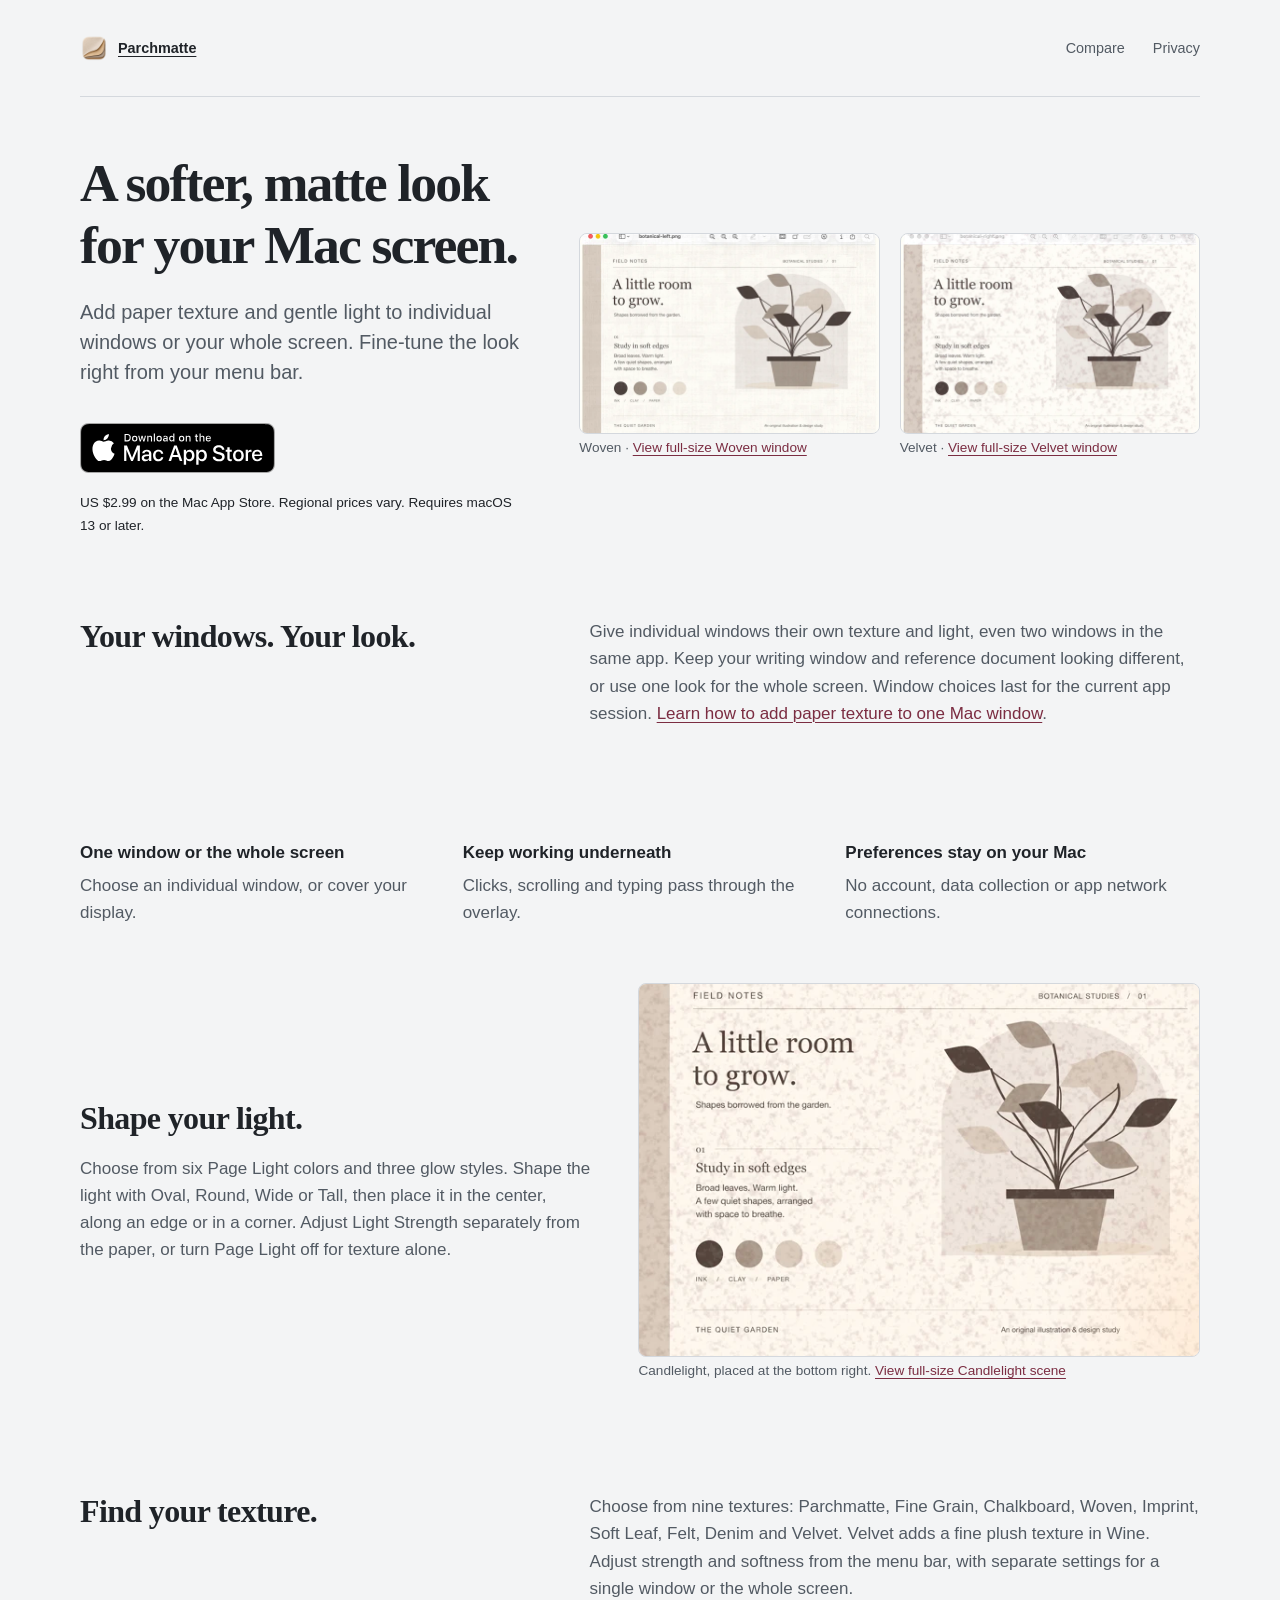
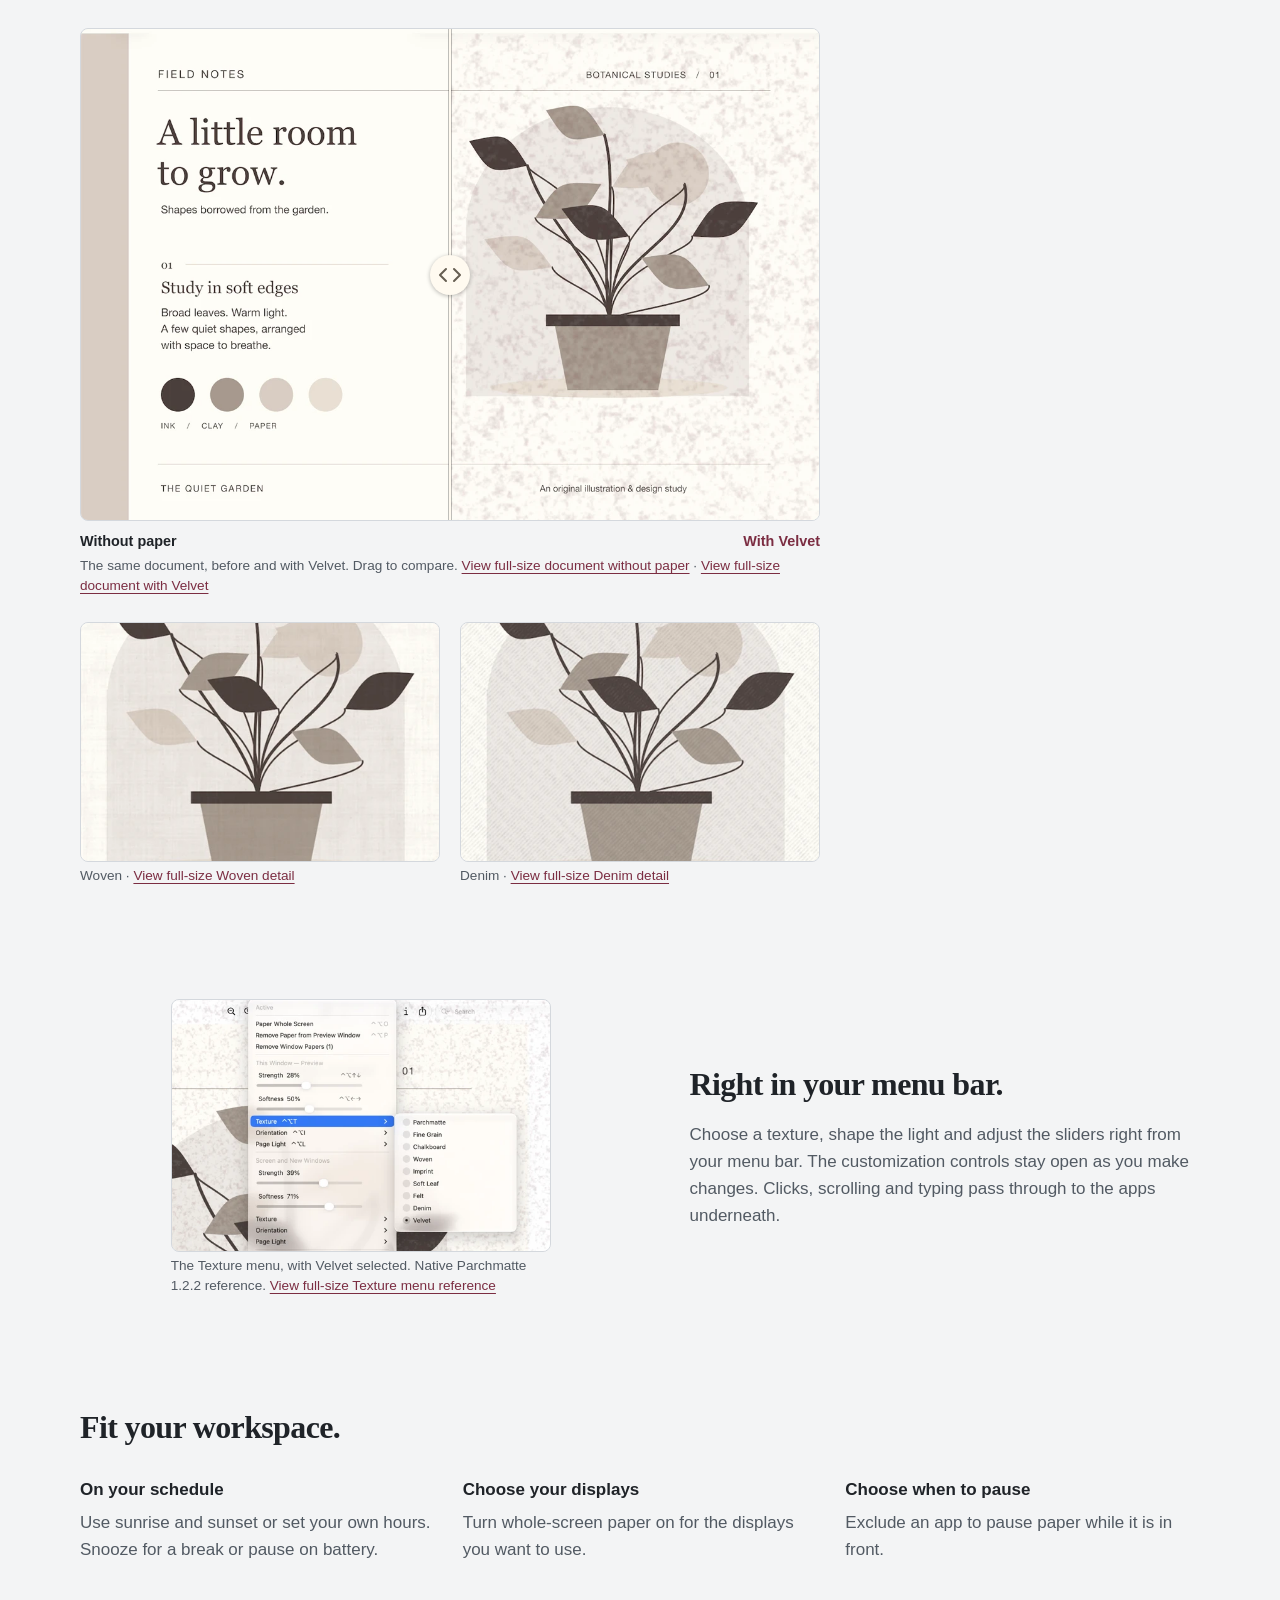
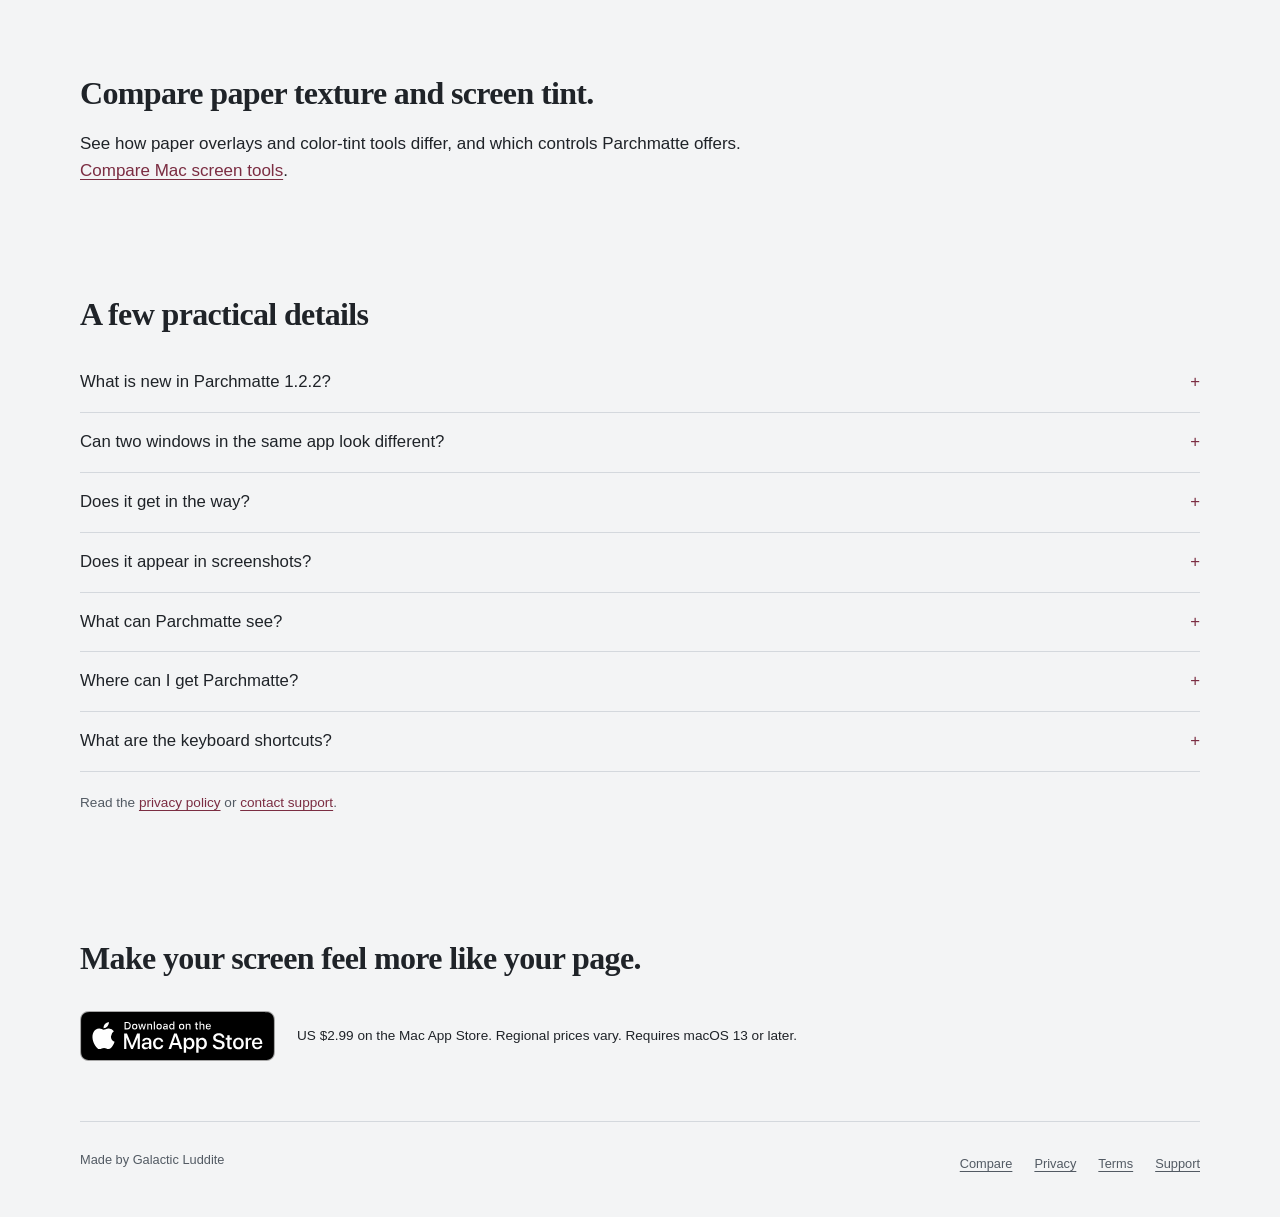
==== commit 537c86c8: "Refine homepage image order and guide references Show the independent-window examples and existing P" ====
--- a/index.html
+++ b/index.html
@@ -80,16 +80,18 @@
         <p>US $2.99 on the Mac App Store. Regional prices vary. Requires macOS 13 or later.</p>
       </div>
       </div>
-      <figure class="compare-shot" id="compare">
-        <div class="compare-stage">
-          <img class="shot" src="/images/shots/home-plain.webp" srcset="/images/shots/home-plain-600.webp 600w, /images/shots/home-plain.webp 1176w" sizes="(min-width: 960px) 920px, calc(100vw - 40px)" width="1176" height="784" fetchpriority="high" alt="A botanical design document in Preview with no paper applied.">
-          <div class="compare-top"><img class="shot" src="/images/shots/home-velvet.webp" srcset="/images/shots/home-velvet-600.webp 600w, /images/shots/home-velvet.webp 1176w" sizes="(min-width: 960px) 920px, calc(100vw - 40px)" width="1176" height="784" fetchpriority="high" alt="The same document with Parchmatte’s Velvet texture."></div>
-          <input class="compare-range" type="range" min="0" max="100" value="50" aria-label="Compare the document without paper and with Velvet">
-        </div>
-        <div class="compare-labels" aria-hidden="true"><span>Without paper</span><span>With Velvet</span></div>
-        <figcaption>The same document, before and with Velvet. Drag to compare.</figcaption>
-      </figure>
+      <div class="pair">
+        <figure><img class="shot" src="/images/shots/window-woven.webp" srcset="/images/shots/window-woven-600.webp 600w, /images/shots/window-woven.webp 1200w" sizes="(min-width: 960px) 450px, calc(100vw - 40px)" width="1200" height="800" fetchpriority="high" alt="A Preview window showing the botanical document with the Woven texture."><figcaption>Woven · <a href="/images/shots/window-woven.webp">View full-size Woven window</a></figcaption></figure>
+        <figure><img class="shot" src="/images/shots/window-velvet.webp" srcset="/images/shots/window-velvet-600.webp 600w, /images/shots/window-velvet.webp 1200w" sizes="(min-width: 960px) 450px, calc(100vw - 40px)" width="1200" height="800" fetchpriority="high" alt="A second Preview window showing the same document with the Velvet texture."><figcaption>Velvet · <a href="/images/shots/window-velvet.webp">View full-size Velvet window</a></figcaption></figure>
+      </div>
     </div>
+
+    <section id="paper-in-use" aria-labelledby="paper-title">
+      <div class="section-intro">
+        <h2 id="paper-title">Your windows. Your look.</h2>
+        <p>Give individual windows their own texture and light, even two windows in the same app. Keep your writing window and reference document looking different, or use one look for the whole screen. Window choices last for the current app session. <a href="/guides/paper-texture-on-mac/">Learn how to add paper texture to one Mac window</a>.</p>
+      </div>
+    </section>
 
     <dl class="feature-notes proof-points">
       <div><dt>One window or the whole screen</dt><dd>Choose an individual window, or cover your display.</dd></div>
@@ -97,15 +99,12 @@
       <div><dt>Preferences stay on your Mac</dt><dd>No account, data collection or app network connections.</dd></div>
     </dl>
 
-    <section id="paper-in-use" aria-labelledby="paper-title">
-      <div class="section-intro">
-        <h2 id="paper-title">Your windows. Your look.</h2>
-        <p>Give individual windows their own texture and light, even two windows in the same app. Keep your writing window and reference document looking different, or use one look for the whole screen. Window choices last for the current app session. <a href="/guides/paper-texture-on-mac/">Learn how to add paper texture to one Mac window</a>.</p>
-      </div>
-      <div class="pair">
-        <figure><img class="shot" src="/images/shots/window-woven.webp" srcset="/images/shots/window-woven-600.webp 600w, /images/shots/window-woven.webp 1200w" sizes="(min-width: 960px) 450px, calc(100vw - 40px)" width="1200" height="800" loading="lazy" alt="A Preview window showing the botanical document with the Woven texture."><figcaption>Woven</figcaption></figure>
-        <figure><img class="shot" src="/images/shots/window-velvet.webp" srcset="/images/shots/window-velvet-600.webp 600w, /images/shots/window-velvet.webp 1200w" sizes="(min-width: 960px) 450px, calc(100vw - 40px)" width="1200" height="800" loading="lazy" alt="A second Preview window showing the same document with the Velvet texture."><figcaption>Velvet</figcaption></figure>
-      </div>
+    <section class="split" aria-labelledby="light-title">
+      <div class="split-text">
+        <h2 id="light-title">Shape your light.</h2>
+        <p>Choose from six Page Light colors and three glow styles. Shape the light with Oval, Round, Wide or Tall, then place it in the center, along an edge or in a corner. Adjust Light Strength separately from the paper, or turn Page Light off for texture alone.</p>
+      </div>
+      <figure><img class="shot" src="/images/shots/light-candlelight.webp" srcset="/images/shots/light-candlelight-600.webp 600w, /images/shots/light-candlelight.webp 1380w" sizes="(min-width: 960px) 500px, calc(100vw - 40px)" width="1380" height="920" loading="lazy" alt="A botanical document with warm Candlelight Page Light glowing from the lower right."><figcaption>Candlelight, placed at the bottom right. <a href="/images/shots/light-candlelight.webp">View full-size Candlelight scene</a></figcaption></figure>
     </section>
 
     <section aria-labelledby="texture-title">
@@ -113,19 +112,19 @@
         <h2 id="texture-title">Find your texture.</h2>
         <p>Choose from nine textures: Parchmatte, Fine Grain, Chalkboard, Woven, Imprint, Soft Leaf, Felt, Denim and Velvet. Velvet adds a fine plush texture in Wine. Adjust strength and softness from the menu bar, with separate settings for a single window or the whole screen.</p>
       </div>
-      <div class="trio">
-        <figure><img class="shot" src="/images/shots/texture-velvet.webp" srcset="/images/shots/texture-velvet-480.webp 480w, /images/shots/texture-velvet.webp 720w" sizes="(min-width: 960px) 290px, (min-width: 600px) 30vw, calc(100vw - 40px)" width="720" height="480" loading="lazy" alt="Close-up of a botanical illustration with the Velvet texture."><figcaption>Velvet</figcaption></figure>
-        <figure><img class="shot" src="/images/shots/texture-woven.webp" srcset="/images/shots/texture-woven-480.webp 480w, /images/shots/texture-woven.webp 720w" sizes="(min-width: 960px) 290px, (min-width: 600px) 30vw, calc(100vw - 40px)" width="720" height="480" loading="lazy" alt="The same close-up with the Woven texture."><figcaption>Woven</figcaption></figure>
-        <figure><img class="shot" src="/images/shots/texture-denim.webp" srcset="/images/shots/texture-denim-480.webp 480w, /images/shots/texture-denim.webp 720w" sizes="(min-width: 960px) 290px, (min-width: 600px) 30vw, calc(100vw - 40px)" width="720" height="480" loading="lazy" alt="The same close-up with the Denim texture."><figcaption>Denim</figcaption></figure>
-      </div>
-    </section>
-
-    <section class="split" aria-labelledby="light-title">
-      <div class="split-text">
-        <h2 id="light-title">Shape your light.</h2>
-        <p>Choose from six Page Light colors and three glow styles. Shape the light with Oval, Round, Wide or Tall, then place it in the center, along an edge or in a corner. Adjust Light Strength separately from the paper, or turn Page Light off for texture alone.</p>
-      </div>
-      <figure><img class="shot" src="/images/shots/light-candlelight.webp" srcset="/images/shots/light-candlelight-600.webp 600w, /images/shots/light-candlelight.webp 1380w" sizes="(min-width: 960px) 500px, calc(100vw - 40px)" width="1380" height="920" loading="lazy" alt="A botanical document with warm Candlelight Page Light glowing from the lower right."><figcaption>Candlelight, placed at the bottom right.</figcaption></figure>
+      <figure class="compare-shot" id="compare">
+        <div class="compare-stage">
+          <img class="shot" src="/images/shots/home-plain.webp" srcset="/images/shots/home-plain-600.webp 600w, /images/shots/home-plain.webp 1176w" sizes="(min-width: 780px) 740px, calc(100vw - 40px)" width="1176" height="784" loading="lazy" alt="A botanical design document in Preview with no paper applied.">
+          <div class="compare-top"><img class="shot" src="/images/shots/home-velvet.webp" srcset="/images/shots/home-velvet-600.webp 600w, /images/shots/home-velvet.webp 1176w" sizes="(min-width: 780px) 740px, calc(100vw - 40px)" width="1176" height="784" loading="lazy" alt="The same document with Parchmatte’s Velvet texture."></div>
+          <input class="compare-range" type="range" min="0" max="100" value="50" aria-label="Compare the document without paper and with Velvet">
+        </div>
+        <div class="compare-labels" aria-hidden="true"><span>Without paper</span><span>With Velvet</span></div>
+        <figcaption>The same document, before and with Velvet. Drag to compare. <a href="/images/shots/home-plain.webp">View full-size document without paper</a> · <a href="/images/shots/home-velvet.webp">View full-size document with Velvet</a></figcaption>
+      </figure>
+      <div class="pair texture-details">
+        <figure><img class="shot" src="/images/shots/texture-woven.webp" srcset="/images/shots/texture-woven-480.webp 480w, /images/shots/texture-woven.webp 720w" sizes="(min-width: 780px) 360px, (min-width: 600px) 45vw, calc(100vw - 40px)" width="720" height="480" loading="lazy" alt="The same close-up with the Woven texture."><figcaption>Woven · <a href="/images/shots/texture-woven.webp">View full-size Woven detail</a></figcaption></figure>
+        <figure><img class="shot" src="/images/shots/texture-denim.webp" srcset="/images/shots/texture-denim-480.webp 480w, /images/shots/texture-denim.webp 720w" sizes="(min-width: 780px) 360px, (min-width: 600px) 45vw, calc(100vw - 40px)" width="720" height="480" loading="lazy" alt="The same close-up with the Denim texture."><figcaption>Denim · <a href="/images/shots/texture-denim.webp">View full-size Denim detail</a></figcaption></figure>
+      </div>
     </section>
 
     <section class="split split-flip" aria-labelledby="controls-title">
@@ -133,7 +132,7 @@
         <h2 id="controls-title">Right in your menu bar.</h2>
         <p>Choose a texture, shape the light and adjust the sliders right from your menu bar. The customization controls stay open as you make changes. Clicks, scrolling and typing pass through to the apps underneath.</p>
       </div>
-      <figure><img class="shot" src="/images/shots/menu-textures.webp" srcset="/images/shots/menu-textures-600.webp 600w, /images/shots/menu-textures.webp 1602w" sizes="(min-width: 960px) 500px, calc(100vw - 40px)" width="1602" height="1068" loading="lazy" alt="The Parchmatte menu with the Texture submenu open and Velvet selected."><figcaption>The Texture menu, with Velvet selected.</figcaption></figure>
+      <figure class="native-reference"><img class="shot" src="/images/shots/menu-textures.webp" srcset="/images/shots/menu-textures-600.webp 600w, /images/shots/menu-textures.webp 1602w" sizes="(min-width: 600px) 380px, calc(100vw - 40px)" width="1602" height="1068" loading="lazy" alt="The Parchmatte menu with the Texture submenu open and Velvet selected."><figcaption>The Texture menu, with Velvet selected. Native Parchmatte 1.2.2 reference. <a href="/images/shots/menu-textures.webp">View full-size Texture menu reference</a></figcaption></figure>
     </section>
 
     <section aria-labelledby="workspace-title">
--- a/style.css
+++ b/style.css
@@ -188,3 +188,9 @@
 @media (max-width: 880px) { .proof-points { grid-template-columns: 1fr; gap: 16px; } }
 @media (max-width: 880px) and (min-width: 601px) { .split, .split-flip { gap: 28px; } }
 @media (prefers-reduced-motion: no-preference) { .compare-stage .compare-top { transition: none; } }
+
+/* Contextual references retain full-size access beside live instructions. */
+.native-reference { width: min(100%, 380px); justify-self: center; }
+.texture-details { margin-top: 26px; max-width: 740px; }
+#compare { max-width: 740px; }
+@media (max-width: 959px) { .hero > .pair { grid-template-columns: 1fr; } }
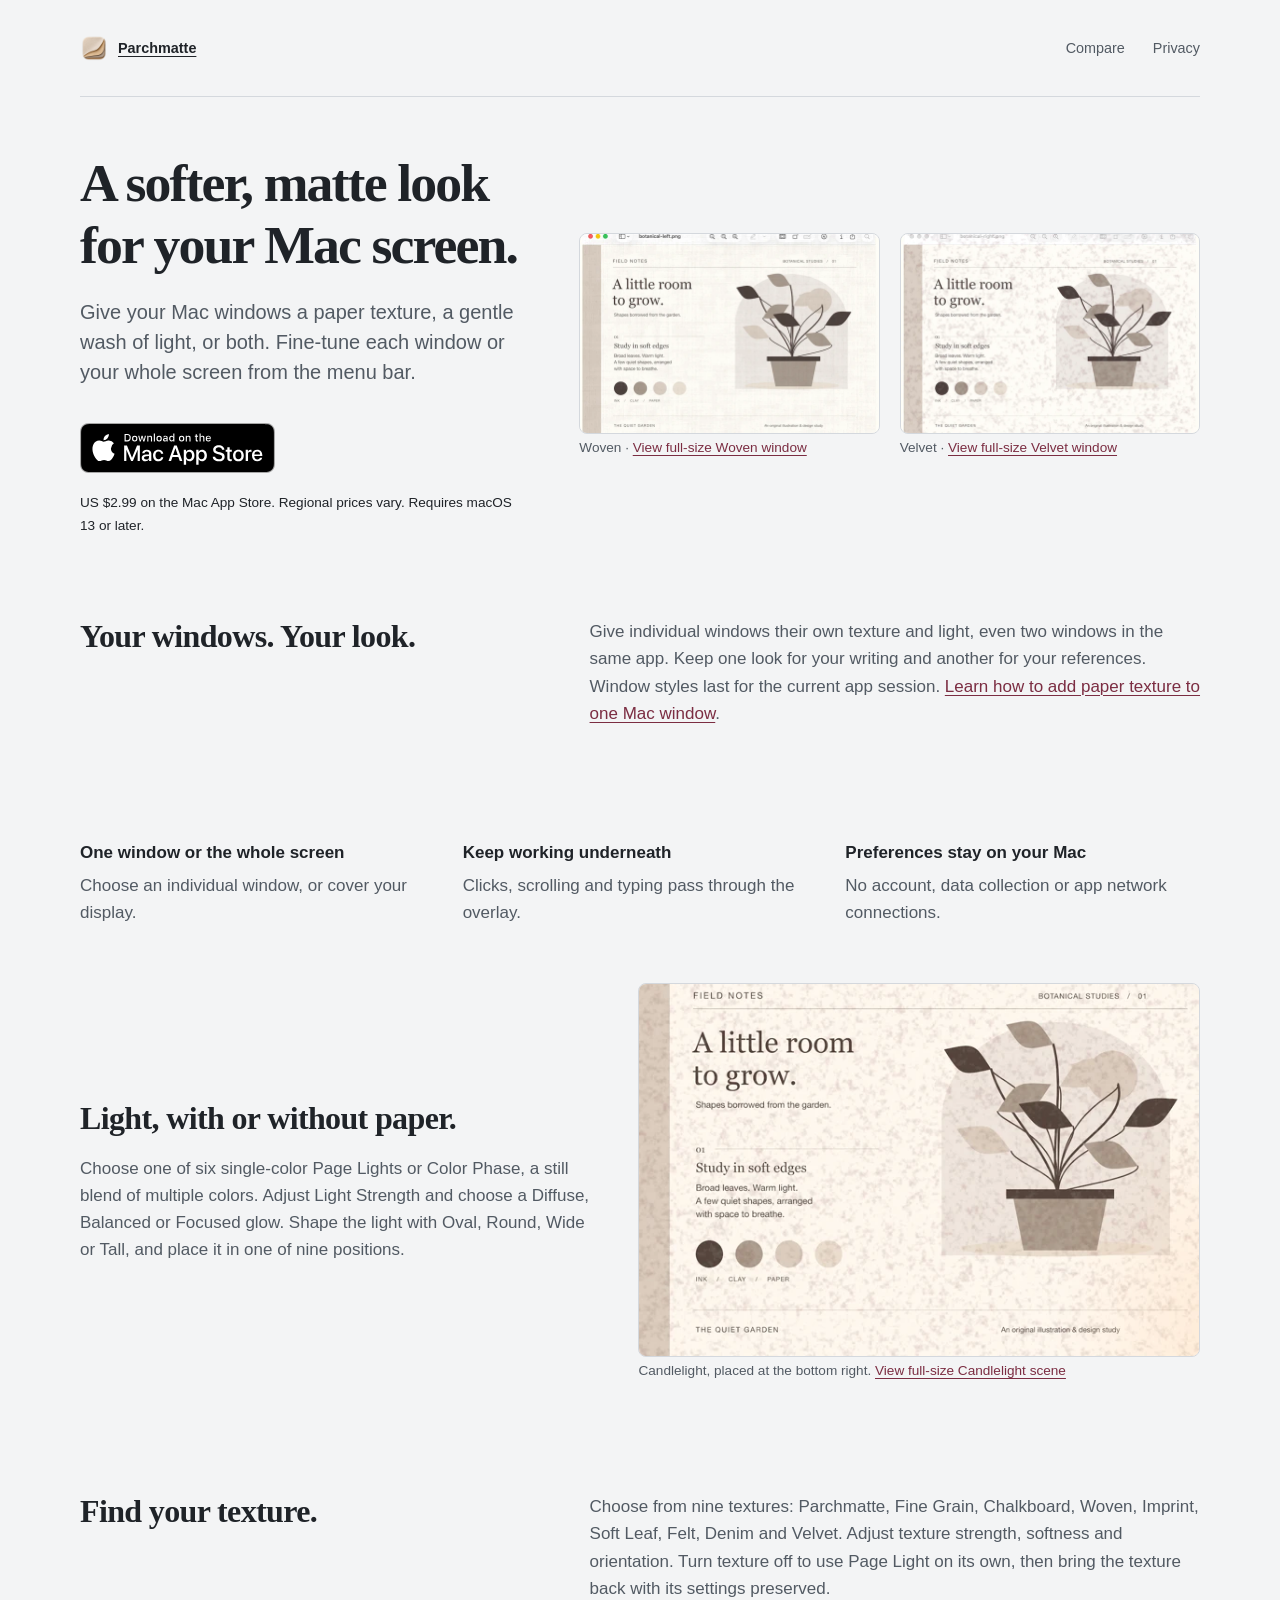
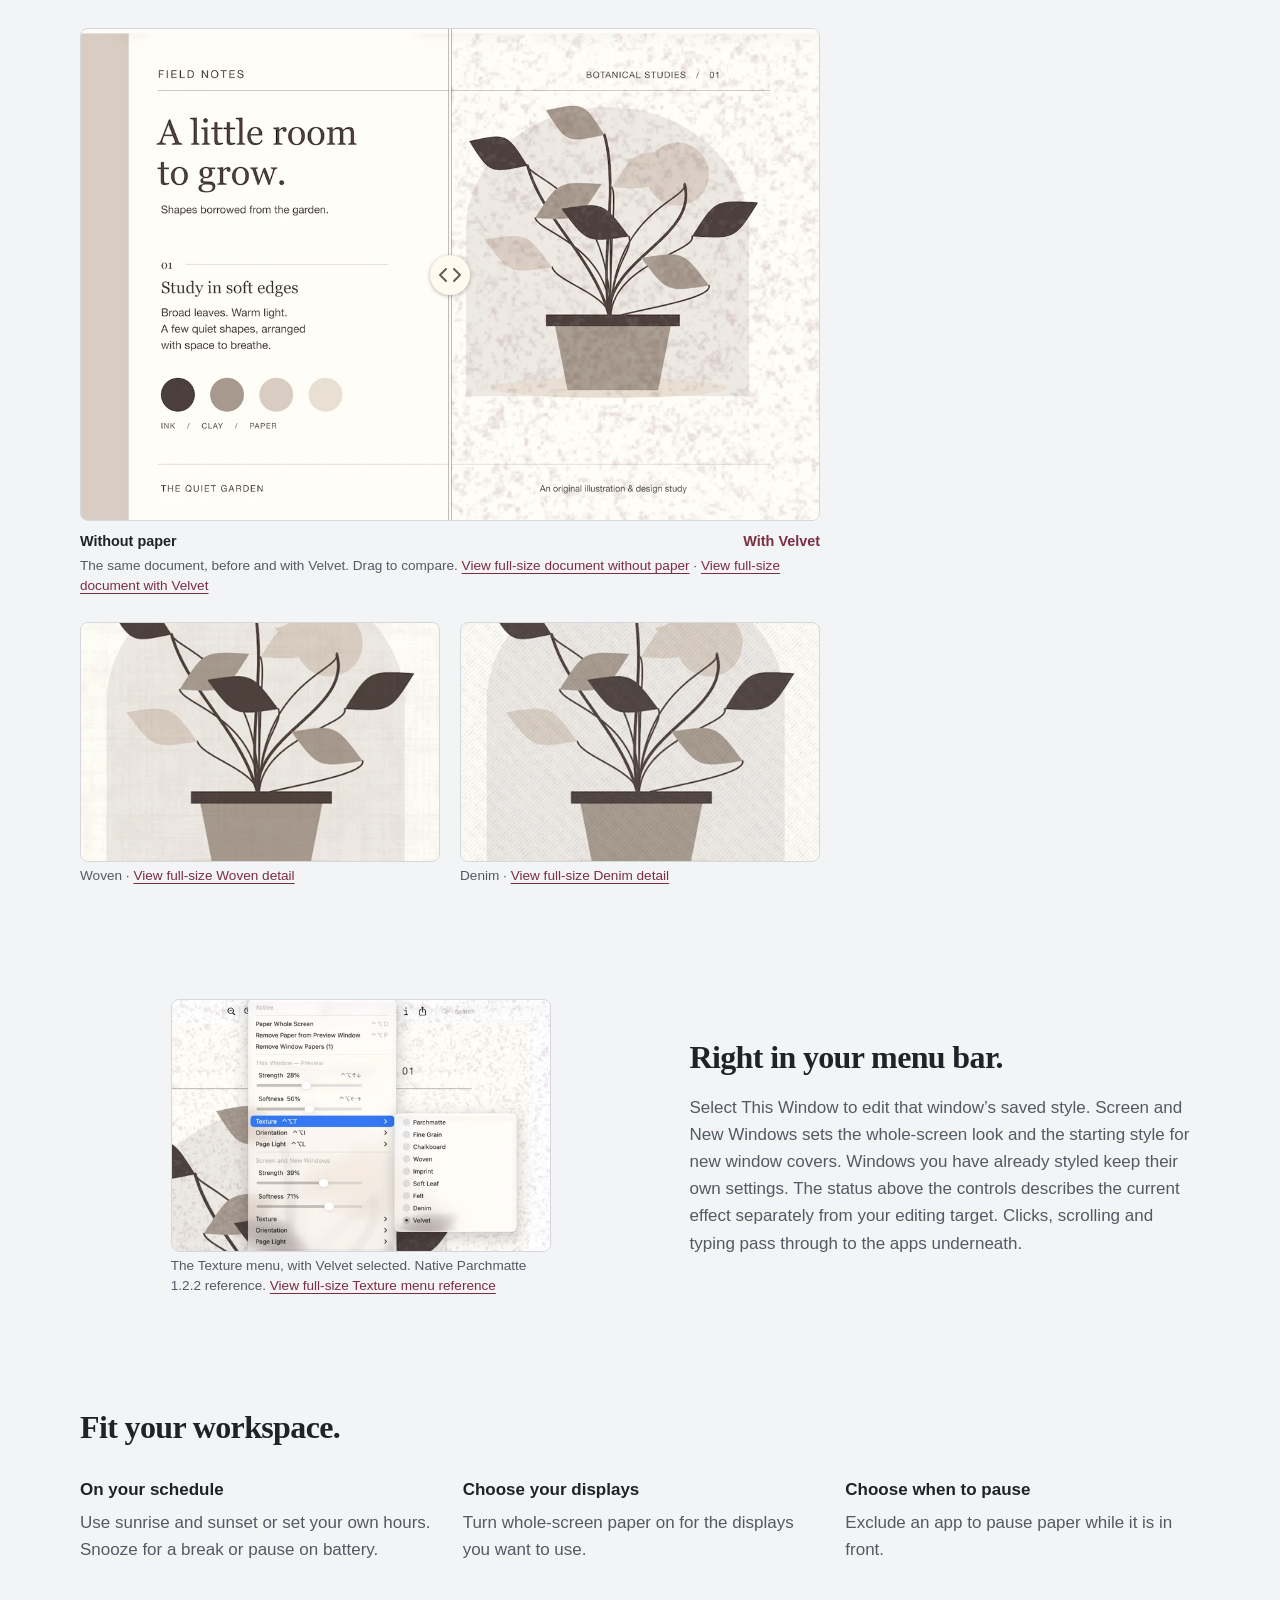
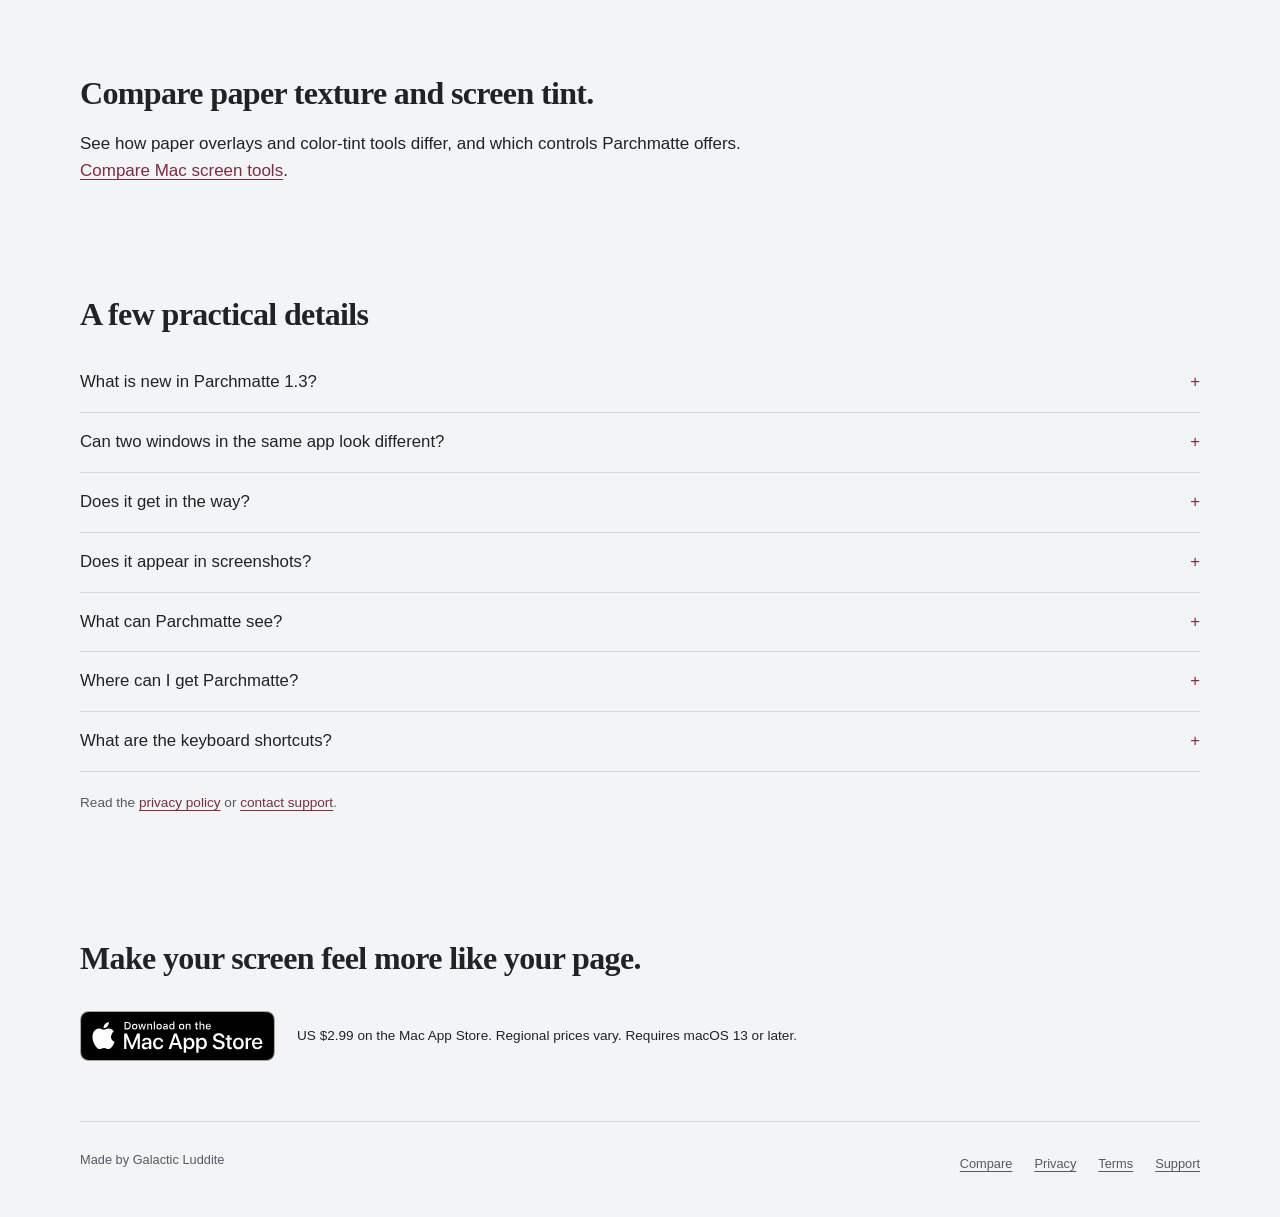
==== commit 71558a15: "Site: prepare proposed 1.3 copy for review" ====
--- a/index.html
+++ b/index.html
@@ -4,7 +4,7 @@
   <meta charset="utf-8">
   <meta name="viewport" content="width=device-width, initial-scale=1">
   <title>Parchmatte: Paper Texture &amp; Matte Screen Effect for Mac</title>
-  <meta name="description" content="Give your Mac screen a softer, matte look with paper texture and optional light. Customize individual windows or your whole screen from the menu bar.">
+  <meta name="description" content="Give your Mac windows a paper texture, a gentle wash of light, or both. Style individual windows or your whole screen from the menu bar.">
   <meta name="apple-itunes-app" content="app-id=6815385110">
   <link rel="canonical" href="https://parchmatte.com/">
   <link rel="icon" href="/favicon.png" sizes="32x32" type="image/png">
@@ -15,11 +15,11 @@
   <meta property="og:url" content="https://parchmatte.com/">
   <meta property="og:site_name" content="Parchmatte">
   <meta property="og:title" content="Parchmatte: Paper Texture &amp; Matte Screen Effect for Mac">
-  <meta property="og:description" content="Give your Mac screen a softer, matte look with paper texture and optional light. Customize individual windows or your whole screen from the menu bar.">
+  <meta property="og:description" content="Give your Mac windows a paper texture, a gentle wash of light, or both. Style individual windows or your whole screen from the menu bar.">
   <meta property="og:image" content="https://parchmatte.com/images/og.jpg">
   <meta name="twitter:card" content="summary_large_image">
   <meta name="twitter:title" content="Parchmatte: Paper Texture &amp; Matte Screen Effect for Mac">
-  <meta name="twitter:description" content="Give your Mac screen a softer, matte look with paper texture and optional light. Customize individual windows or your whole screen from the menu bar.">
+  <meta name="twitter:description" content="Give your Mac windows a paper texture, a gentle wash of light, or both. Style individual windows or your whole screen from the menu bar.">
   <meta name="twitter:image" content="https://parchmatte.com/images/og.jpg">
   <script type="application/ld+json">
 {
@@ -27,17 +27,17 @@
   "@type": "SoftwareApplication",
   "name": "Parchmatte",
   "url": "https://parchmatte.com/",
-  "description": "Adjustable paper texture and optional Page Light for individual Mac windows or the whole screen.",
+  "description": "Paper texture, Page Light, or both for individual Mac windows or the whole screen.",
   "featureList": [
     "Nine adjustable paper and cloth textures",
     "Independent texture and light for each window, including windows in the same app",
-    "Six Page Light colors, three glow styles, four shapes and nine positions",
+    "Six single-color Page Lights plus Color Phase, three glow styles, four shapes and nine positions",
     "Stay-open menu-bar customization",
     "Display selection and frontmost-app pause rules"
   ],
   "applicationCategory": "UtilitiesApplication",
   "operatingSystem": "macOS 13 or later",
-  "softwareVersion": "1.2.2",
+  "softwareVersion": "1.3",
   "image": "https://parchmatte.com/icon.png",
   "screenshot": "https://parchmatte.com/images/shots/home-velvet.webp",
   "author": {
@@ -74,7 +74,7 @@
     <div class="hero">
       <div class="hero-copy">
       <h1>A softer, matte look for your Mac screen.</h1>
-      <p class="lede">Add paper texture and gentle light to individual windows or your whole screen. Fine-tune the look right from your menu bar.</p>
+      <p class="lede">Give your Mac windows a paper texture, a gentle wash of light, or both. Fine-tune each window or your whole screen from the menu bar.</p>
       <div class="download">
         <a class="store-badge" href="https://apps.apple.com/us/app/parchmatte/id6815385110?mt=12"><picture><source srcset="/images/badges/mac-app-store-white.svg" media="(prefers-color-scheme: dark)"><img src="/images/badges/mac-app-store-black.svg" alt="Download on the Mac App Store" width="195" height="50"></picture></a>
         <p>US $2.99 on the Mac App Store. Regional prices vary. Requires macOS 13 or later.</p>
@@ -89,7 +89,7 @@
     <section id="paper-in-use" aria-labelledby="paper-title">
       <div class="section-intro">
         <h2 id="paper-title">Your windows. Your look.</h2>
-        <p>Give individual windows their own texture and light, even two windows in the same app. Keep your writing window and reference document looking different, or use one look for the whole screen. Window choices last for the current app session. <a href="/guides/paper-texture-on-mac/">Learn how to add paper texture to one Mac window</a>.</p>
+        <p>Give individual windows their own texture and light, even two windows in the same app. Keep one look for your writing and another for your references. Window styles last for the current app session. <a href="/guides/paper-texture-on-mac/">Learn how to add paper texture to one Mac window</a>.</p>
       </div>
     </section>
 
@@ -101,8 +101,8 @@
 
     <section class="split" aria-labelledby="light-title">
       <div class="split-text">
-        <h2 id="light-title">Shape your light.</h2>
-        <p>Choose from six Page Light colors and three glow styles. Shape the light with Oval, Round, Wide or Tall, then place it in the center, along an edge or in a corner. Adjust Light Strength separately from the paper, or turn Page Light off for texture alone.</p>
+        <h2 id="light-title">Light, with or without paper.</h2>
+        <p>Choose one of six single-color Page Lights or Color Phase, a still blend of multiple colors. Adjust Light Strength and choose a Diffuse, Balanced or Focused glow. Shape the light with Oval, Round, Wide or Tall, and place it in one of nine positions.</p>
       </div>
       <figure><img class="shot" src="/images/shots/light-candlelight.webp" srcset="/images/shots/light-candlelight-600.webp 600w, /images/shots/light-candlelight.webp 1380w" sizes="(min-width: 960px) 500px, calc(100vw - 40px)" width="1380" height="920" loading="lazy" alt="A botanical document with warm Candlelight Page Light glowing from the lower right."><figcaption>Candlelight, placed at the bottom right. <a href="/images/shots/light-candlelight.webp">View full-size Candlelight scene</a></figcaption></figure>
     </section>
@@ -110,7 +110,7 @@
     <section aria-labelledby="texture-title">
       <div class="section-intro">
         <h2 id="texture-title">Find your texture.</h2>
-        <p>Choose from nine textures: Parchmatte, Fine Grain, Chalkboard, Woven, Imprint, Soft Leaf, Felt, Denim and Velvet. Velvet adds a fine plush texture in Wine. Adjust strength and softness from the menu bar, with separate settings for a single window or the whole screen.</p>
+        <p>Choose from nine textures: Parchmatte, Fine Grain, Chalkboard, Woven, Imprint, Soft Leaf, Felt, Denim and Velvet. Adjust texture strength, softness and orientation. Turn texture off to use Page Light on its own, then bring the texture back with its settings preserved.</p>
       </div>
       <figure class="compare-shot" id="compare">
         <div class="compare-stage">
@@ -130,7 +130,7 @@
     <section class="split split-flip" aria-labelledby="controls-title">
       <div class="split-text">
         <h2 id="controls-title">Right in your menu bar.</h2>
-        <p>Choose a texture, shape the light and adjust the sliders right from your menu bar. The customization controls stay open as you make changes. Clicks, scrolling and typing pass through to the apps underneath.</p>
+        <p>Select This Window to edit that window’s saved style. Screen and New Windows sets the whole-screen look and the starting style for new window covers. Windows you have already styled keep their own settings. The status above the controls describes the current effect separately from your editing target. Clicks, scrolling and typing pass through to the apps underneath.</p>
       </div>
       <figure class="native-reference"><img class="shot" src="/images/shots/menu-textures.webp" srcset="/images/shots/menu-textures-600.webp 600w, /images/shots/menu-textures.webp 1602w" sizes="(min-width: 600px) 380px, calc(100vw - 40px)" width="1602" height="1068" loading="lazy" alt="The Parchmatte menu with the Texture submenu open and Velvet selected."><figcaption>The Texture menu, with Velvet selected. Native Parchmatte 1.2.2 reference. <a href="/images/shots/menu-textures.webp">View full-size Texture menu reference</a></figcaption></figure>
     </section>
@@ -152,7 +152,7 @@
     <section aria-labelledby="questions-title">
       <h2 id="questions-title">A few practical details</h2>
       <div class="faq">
-        <details><summary>What is new in Parchmatte 1.2.2?</summary><p>The menu now shows “Paused — screenshot picker” while the screenshot picker is active, so it is clear why the paper is temporarily paused. Version 1.2.1 added four Page Light shapes and nine positions, with centered Oval as the default. Customization controls stay open while you make changes, and turning a window’s paper off and back on restores its style during the current app session.</p></details>
+        <details><summary>What is new in Parchmatte 1.3?</summary><p>Use Page Light without paper texture, or try Color Phase, a still blend of multiple colors. Glow styles are now named Diffuse, Balanced and Focused. Set Light Strength to 0% for no light while keeping your selected preset. Existing saved light keeps its appearance, although the displayed percentage may change.</p></details>
         <details><summary>Can two windows in the same app look different?</summary><p>Yes. Each window with its own paper can have its own texture and light. Window choices are kept for the current app session; they are not saved as permanent per-app rules.</p></details>
         <details><summary>Does it get in the way?</summary><p>Clicks, scrolling and typing pass through the overlay. Adjust the paper from your menu bar while you keep using your apps.</p></details>
         <details><summary>Does it appear in screenshots?</summary><p>By default, Parchmatte asks macOS to leave the overlay out of screenshots. Some capture tools may still include it.</p></details>
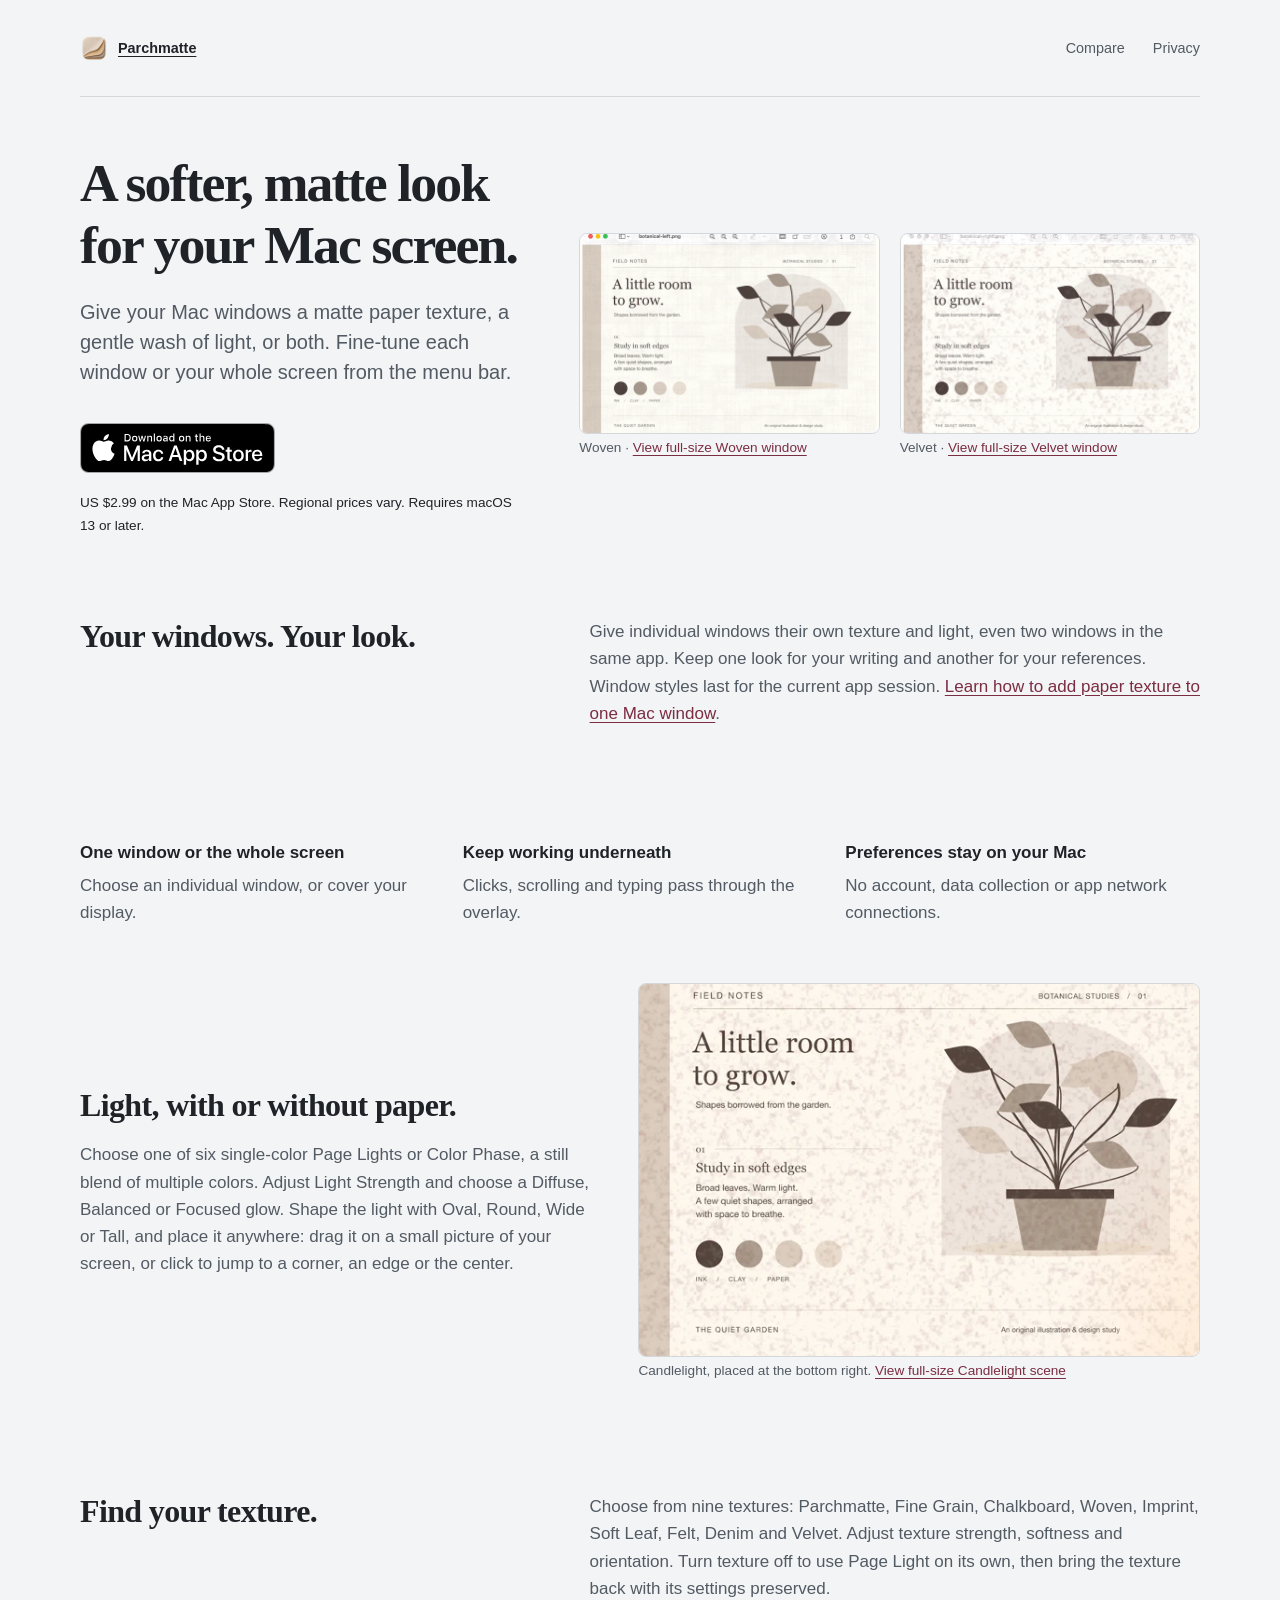
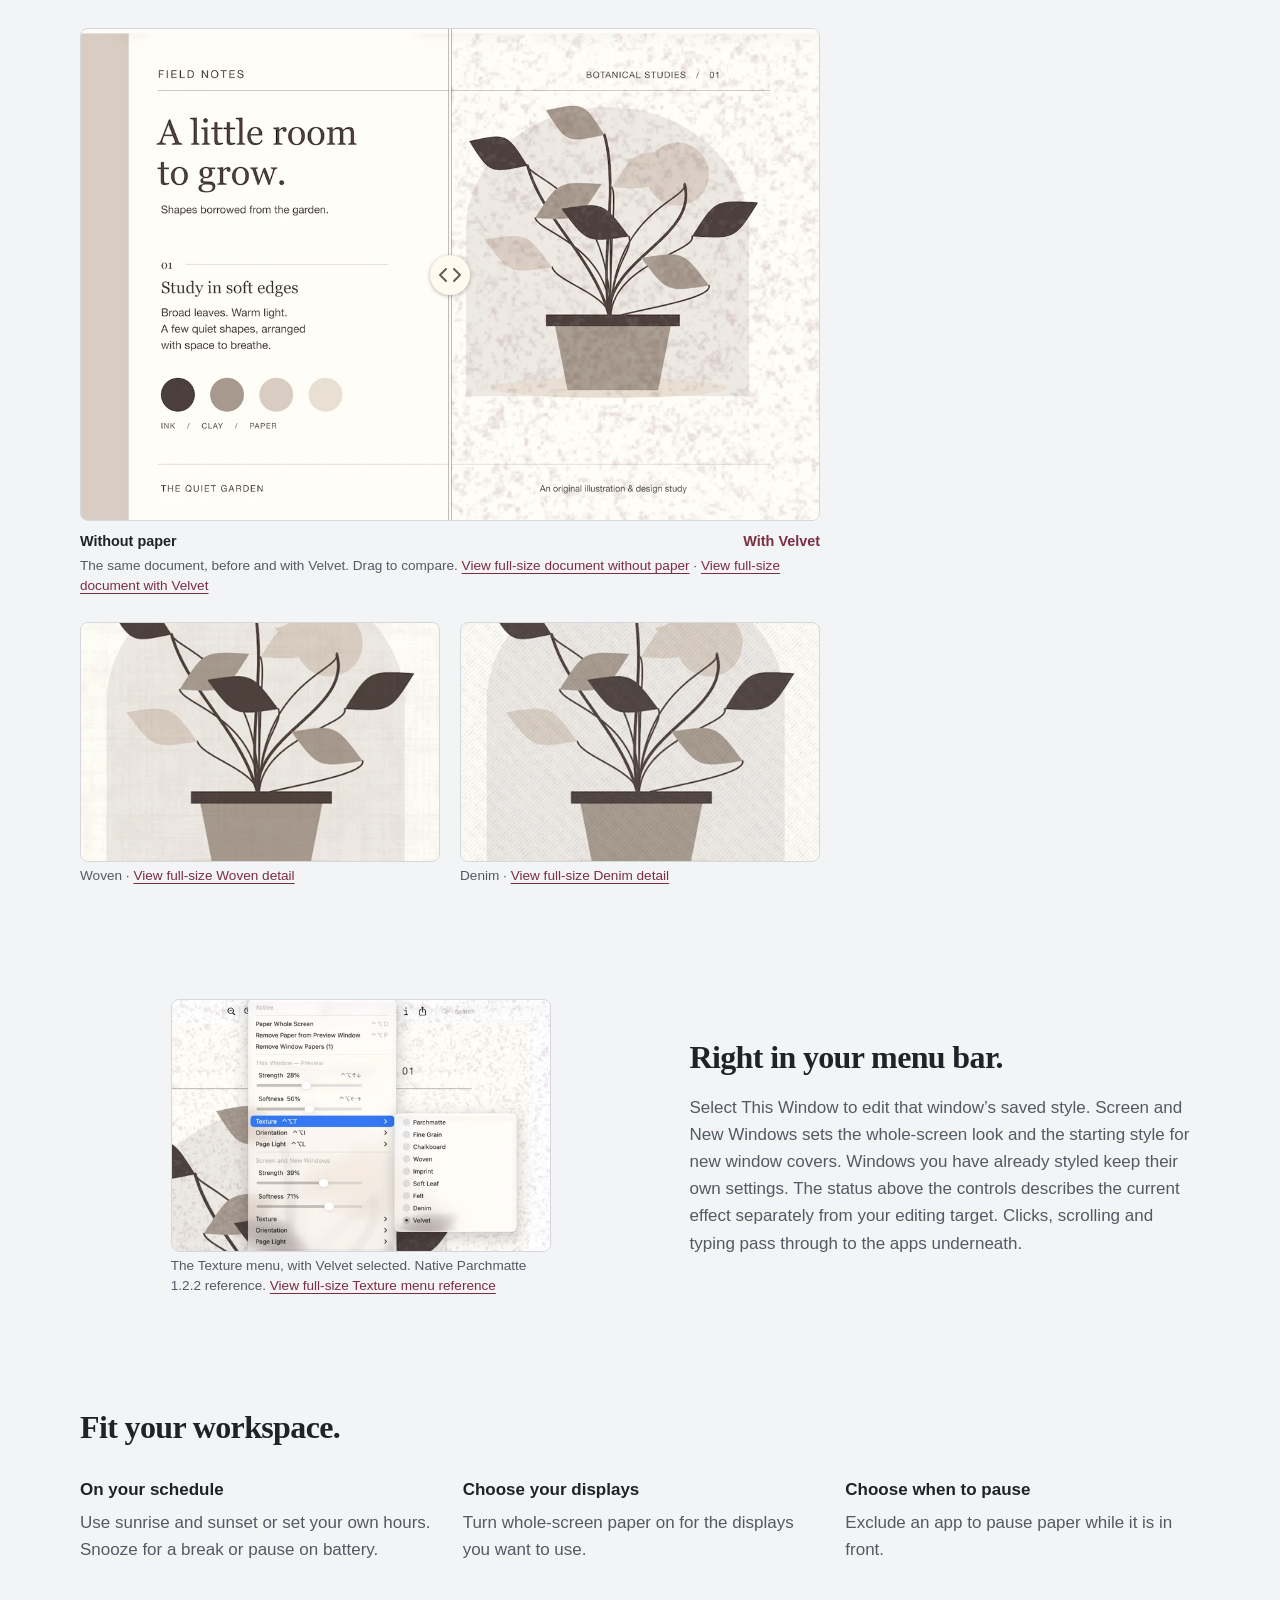
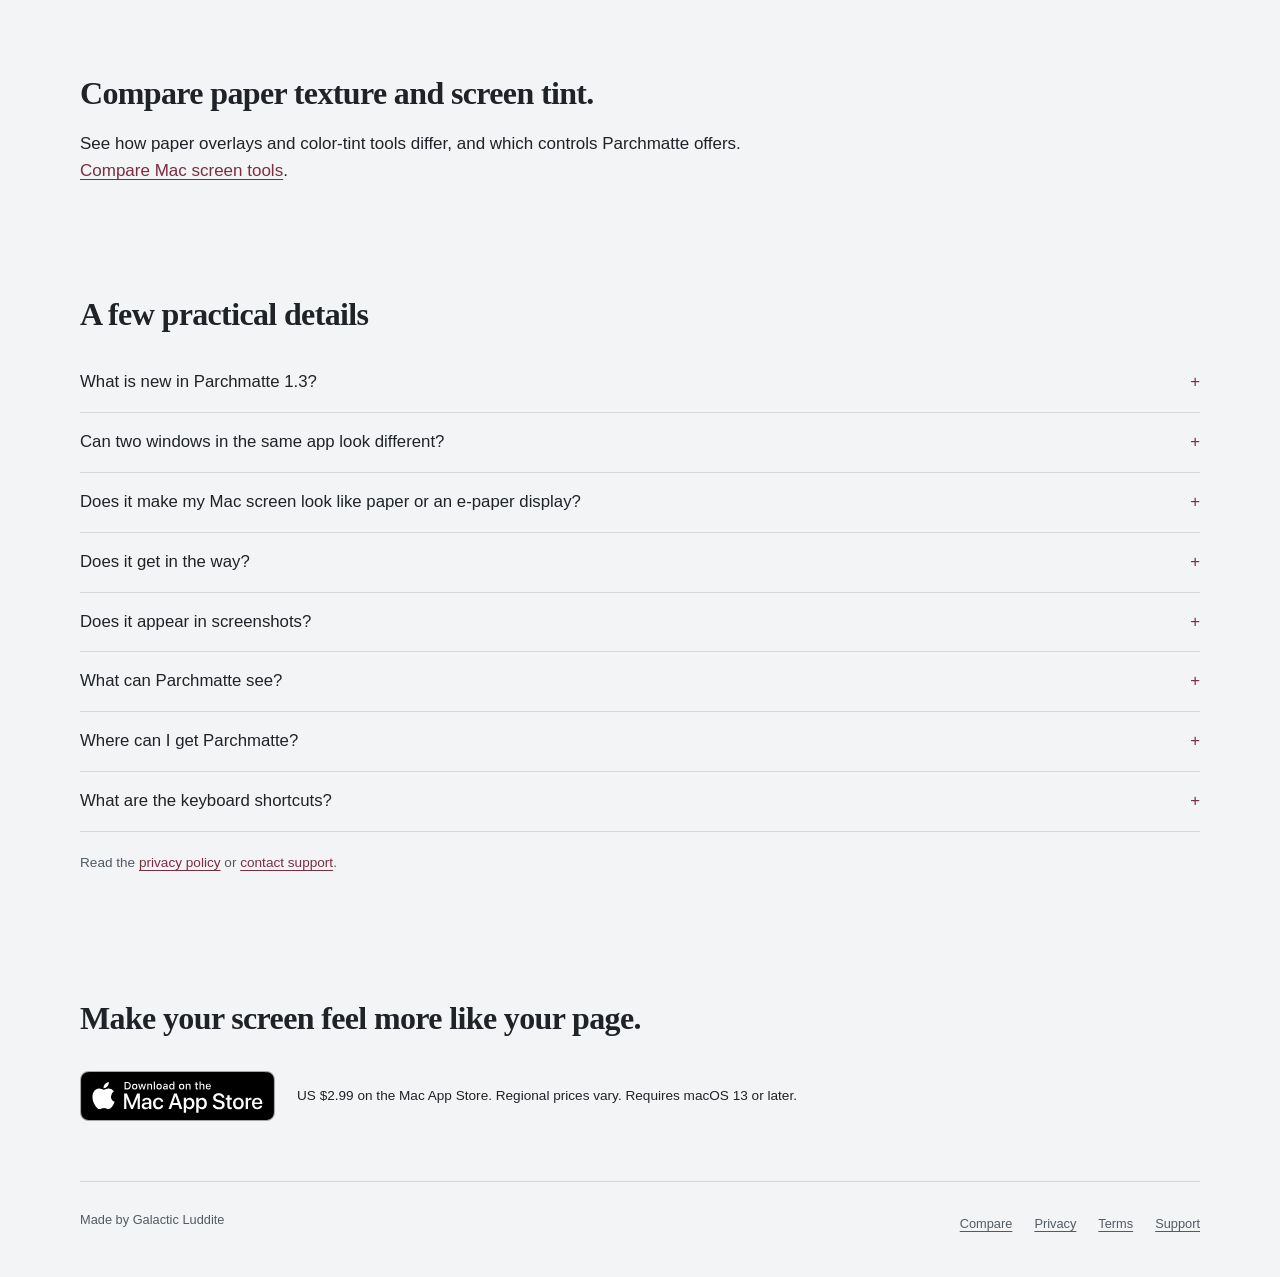
==== commit adb97aa6: "Site: refresh proposed 1.3 copy for build 31 Build 31 changed what the 1.3 copy describes. Page Ligh" ====
--- a/index.html
+++ b/index.html
@@ -4,7 +4,7 @@
   <meta charset="utf-8">
   <meta name="viewport" content="width=device-width, initial-scale=1">
   <title>Parchmatte: Paper Texture &amp; Matte Screen Effect for Mac</title>
-  <meta name="description" content="Give your Mac windows a paper texture, a gentle wash of light, or both. Style individual windows or your whole screen from the menu bar.">
+  <meta name="description" content="Give your Mac windows a matte paper texture, a gentle wash of light, or both. Style individual windows or your whole screen from the menu bar.">
   <meta name="apple-itunes-app" content="app-id=6815385110">
   <link rel="canonical" href="https://parchmatte.com/">
   <link rel="icon" href="/favicon.png" sizes="32x32" type="image/png">
@@ -15,11 +15,11 @@
   <meta property="og:url" content="https://parchmatte.com/">
   <meta property="og:site_name" content="Parchmatte">
   <meta property="og:title" content="Parchmatte: Paper Texture &amp; Matte Screen Effect for Mac">
-  <meta property="og:description" content="Give your Mac windows a paper texture, a gentle wash of light, or both. Style individual windows or your whole screen from the menu bar.">
+  <meta property="og:description" content="Give your Mac windows a matte paper texture, a gentle wash of light, or both. Style individual windows or your whole screen from the menu bar.">
   <meta property="og:image" content="https://parchmatte.com/images/og.jpg">
   <meta name="twitter:card" content="summary_large_image">
   <meta name="twitter:title" content="Parchmatte: Paper Texture &amp; Matte Screen Effect for Mac">
-  <meta name="twitter:description" content="Give your Mac windows a paper texture, a gentle wash of light, or both. Style individual windows or your whole screen from the menu bar.">
+  <meta name="twitter:description" content="Give your Mac windows a matte paper texture, a gentle wash of light, or both. Style individual windows or your whole screen from the menu bar.">
   <meta name="twitter:image" content="https://parchmatte.com/images/og.jpg">
   <script type="application/ld+json">
 {
@@ -31,7 +31,7 @@
   "featureList": [
     "Nine adjustable paper and cloth textures",
     "Independent texture and light for each window, including windows in the same app",
-    "Six single-color Page Lights plus Color Phase, three glow styles, four shapes and nine positions",
+    "Six single-color Page Lights plus Color Phase, three glow styles, four shapes and drag-anywhere placement",
     "Stay-open menu-bar customization",
     "Display selection and frontmost-app pause rules"
   ],
@@ -74,7 +74,7 @@
     <div class="hero">
       <div class="hero-copy">
       <h1>A softer, matte look for your Mac screen.</h1>
-      <p class="lede">Give your Mac windows a paper texture, a gentle wash of light, or both. Fine-tune each window or your whole screen from the menu bar.</p>
+      <p class="lede">Give your Mac windows a matte paper texture, a gentle wash of light, or both. Fine-tune each window or your whole screen from the menu bar.</p>
       <div class="download">
         <a class="store-badge" href="https://apps.apple.com/us/app/parchmatte/id6815385110?mt=12"><picture><source srcset="/images/badges/mac-app-store-white.svg" media="(prefers-color-scheme: dark)"><img src="/images/badges/mac-app-store-black.svg" alt="Download on the Mac App Store" width="195" height="50"></picture></a>
         <p>US $2.99 on the Mac App Store. Regional prices vary. Requires macOS 13 or later.</p>
@@ -102,7 +102,7 @@
     <section class="split" aria-labelledby="light-title">
       <div class="split-text">
         <h2 id="light-title">Light, with or without paper.</h2>
-        <p>Choose one of six single-color Page Lights or Color Phase, a still blend of multiple colors. Adjust Light Strength and choose a Diffuse, Balanced or Focused glow. Shape the light with Oval, Round, Wide or Tall, and place it in one of nine positions.</p>
+        <p>Choose one of six single-color Page Lights or Color Phase, a still blend of multiple colors. Adjust Light Strength and choose a Diffuse, Balanced or Focused glow. Shape the light with Oval, Round, Wide or Tall, and place it anywhere: drag it on a small picture of your screen, or click to jump to a corner, an edge or the center.</p>
       </div>
       <figure><img class="shot" src="/images/shots/light-candlelight.webp" srcset="/images/shots/light-candlelight-600.webp 600w, /images/shots/light-candlelight.webp 1380w" sizes="(min-width: 960px) 500px, calc(100vw - 40px)" width="1380" height="920" loading="lazy" alt="A botanical document with warm Candlelight Page Light glowing from the lower right."><figcaption>Candlelight, placed at the bottom right. <a href="/images/shots/light-candlelight.webp">View full-size Candlelight scene</a></figcaption></figure>
     </section>
@@ -152,8 +152,9 @@
     <section aria-labelledby="questions-title">
       <h2 id="questions-title">A few practical details</h2>
       <div class="faq">
-        <details><summary>What is new in Parchmatte 1.3?</summary><p>Use Page Light without paper texture, or try Color Phase, a still blend of multiple colors. Glow styles are now named Diffuse, Balanced and Focused. Set Light Strength to 0% for no light while keeping your selected preset. Existing saved light keeps its appearance, although the displayed percentage may change.</p></details>
+        <details><summary>What is new in Parchmatte 1.3?</summary><p>Use Page Light without paper texture, or try Color Phase, a still blend of multiple colors. Glow styles are now named Diffuse, Balanced and Focused. Set Light Strength to 0% for no light while keeping your selected preset. Existing saved light keeps its appearance, although the displayed percentage may change. Place Page Light anywhere by dragging it on a small picture of your screen. The redesigned controls use familiar Mac switches, menus and sliders, and list every keyboard shortcut under App &amp; Workspace.</p></details>
         <details><summary>Can two windows in the same app look different?</summary><p>Yes. Each window with its own paper can have its own texture and light. Window choices are kept for the current app session; they are not saved as permanent per-app rules.</p></details>
+        <details><summary>Does it make my Mac screen look like paper or an e-paper display?</summary><p>It gives your screen a paper-like, matte look by drawing a fine texture, and an optional tint of light, over your windows. It changes how the screen looks, not the display itself: brightness and refresh rate stay the same.</p></details>
         <details><summary>Does it get in the way?</summary><p>Clicks, scrolling and typing pass through the overlay. Adjust the paper from your menu bar while you keep using your apps.</p></details>
         <details><summary>Does it appear in screenshots?</summary><p>By default, Parchmatte asks macOS to leave the overlay out of screenshots. Some capture tools may still include it.</p></details>
         <details><summary>What can Parchmatte see?</summary><p>Parchmatte reads window positions and sizes to place its overlays. It does not read window contents, window titles or your typing, collect personal data, or make network connections.</p></details>
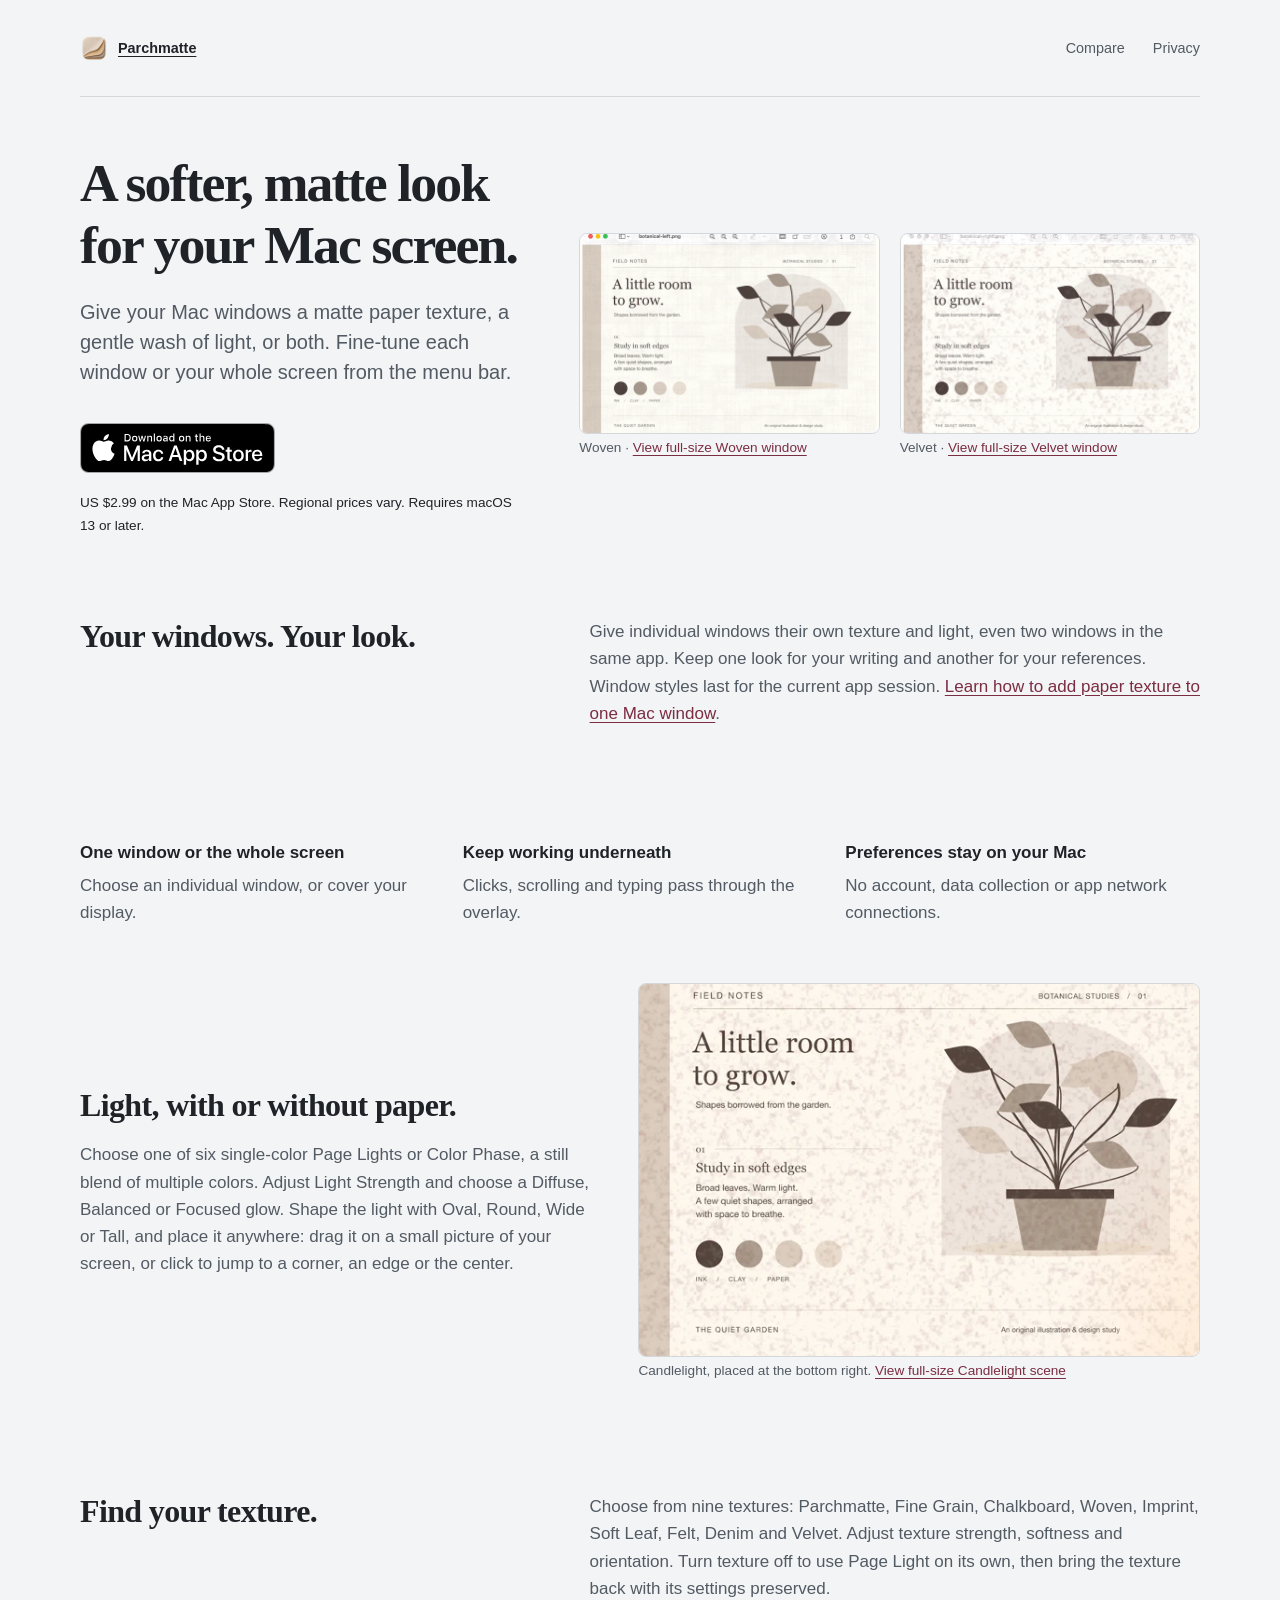
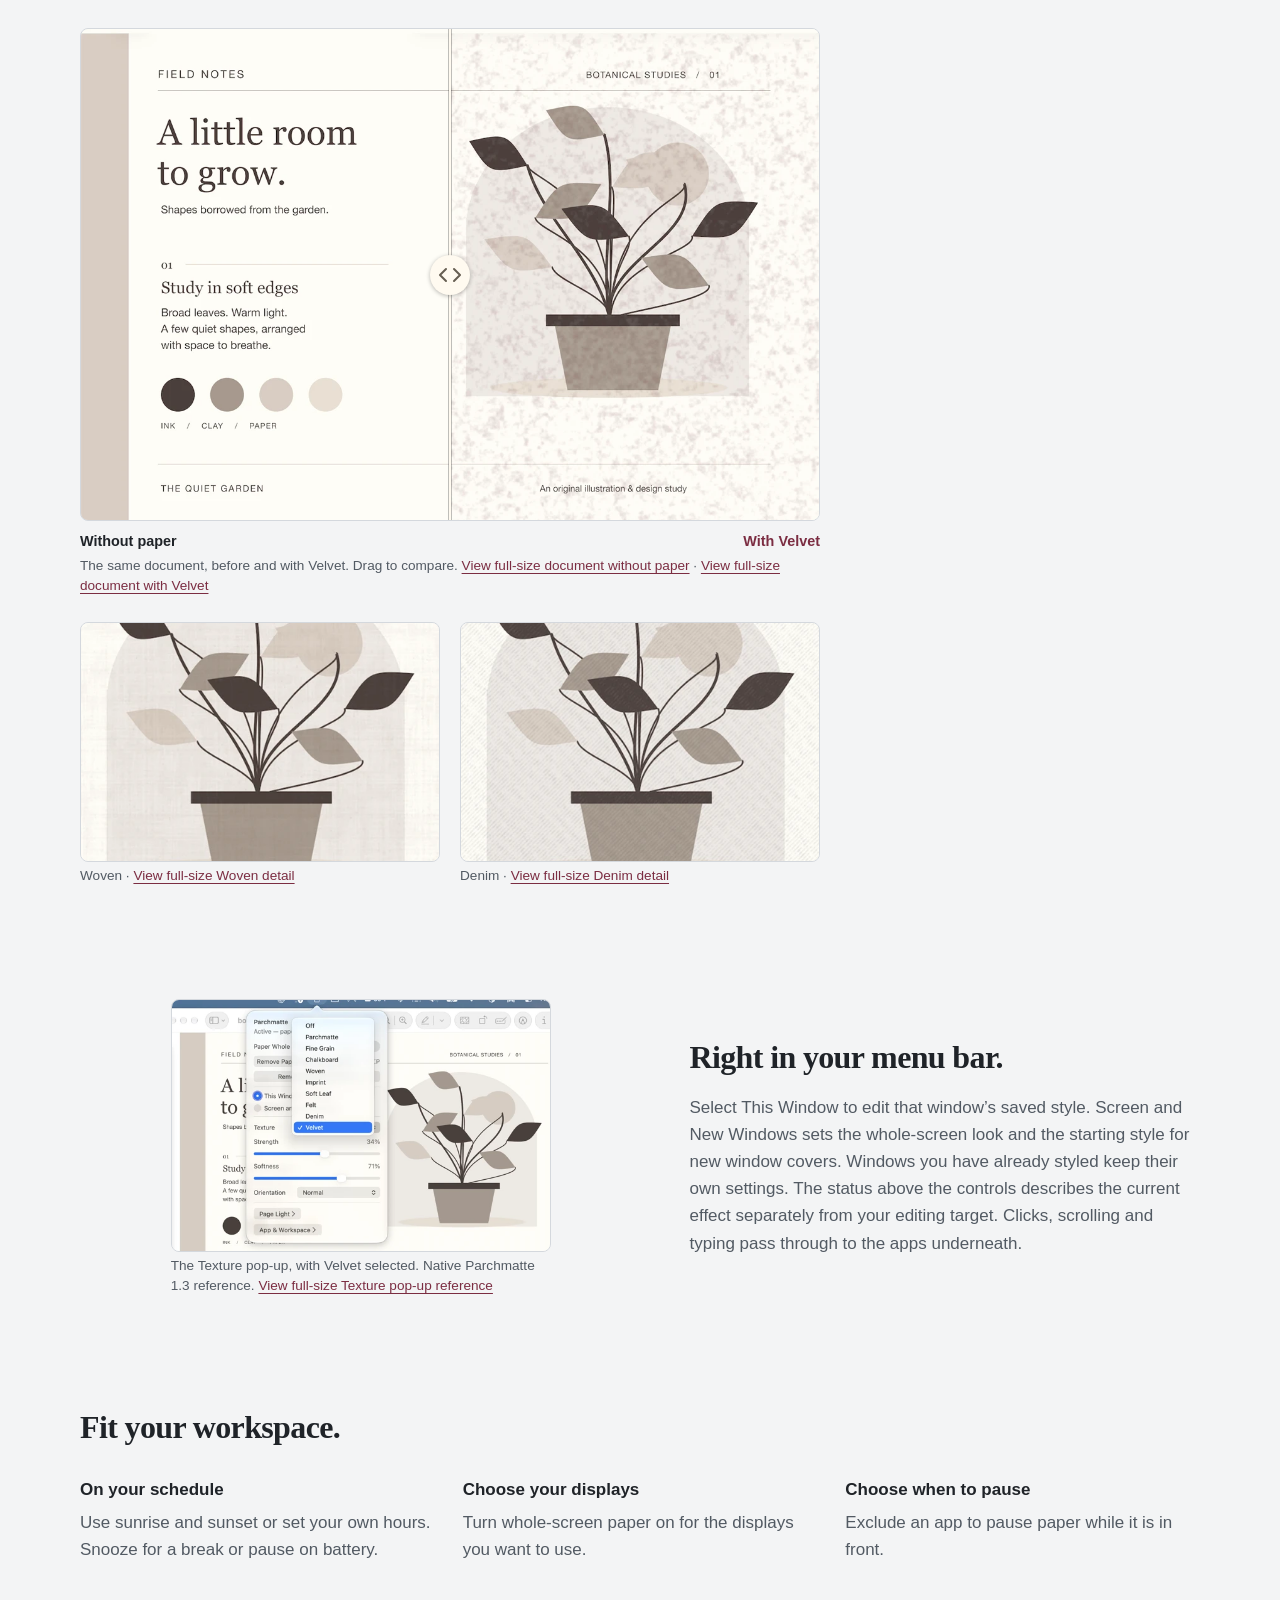
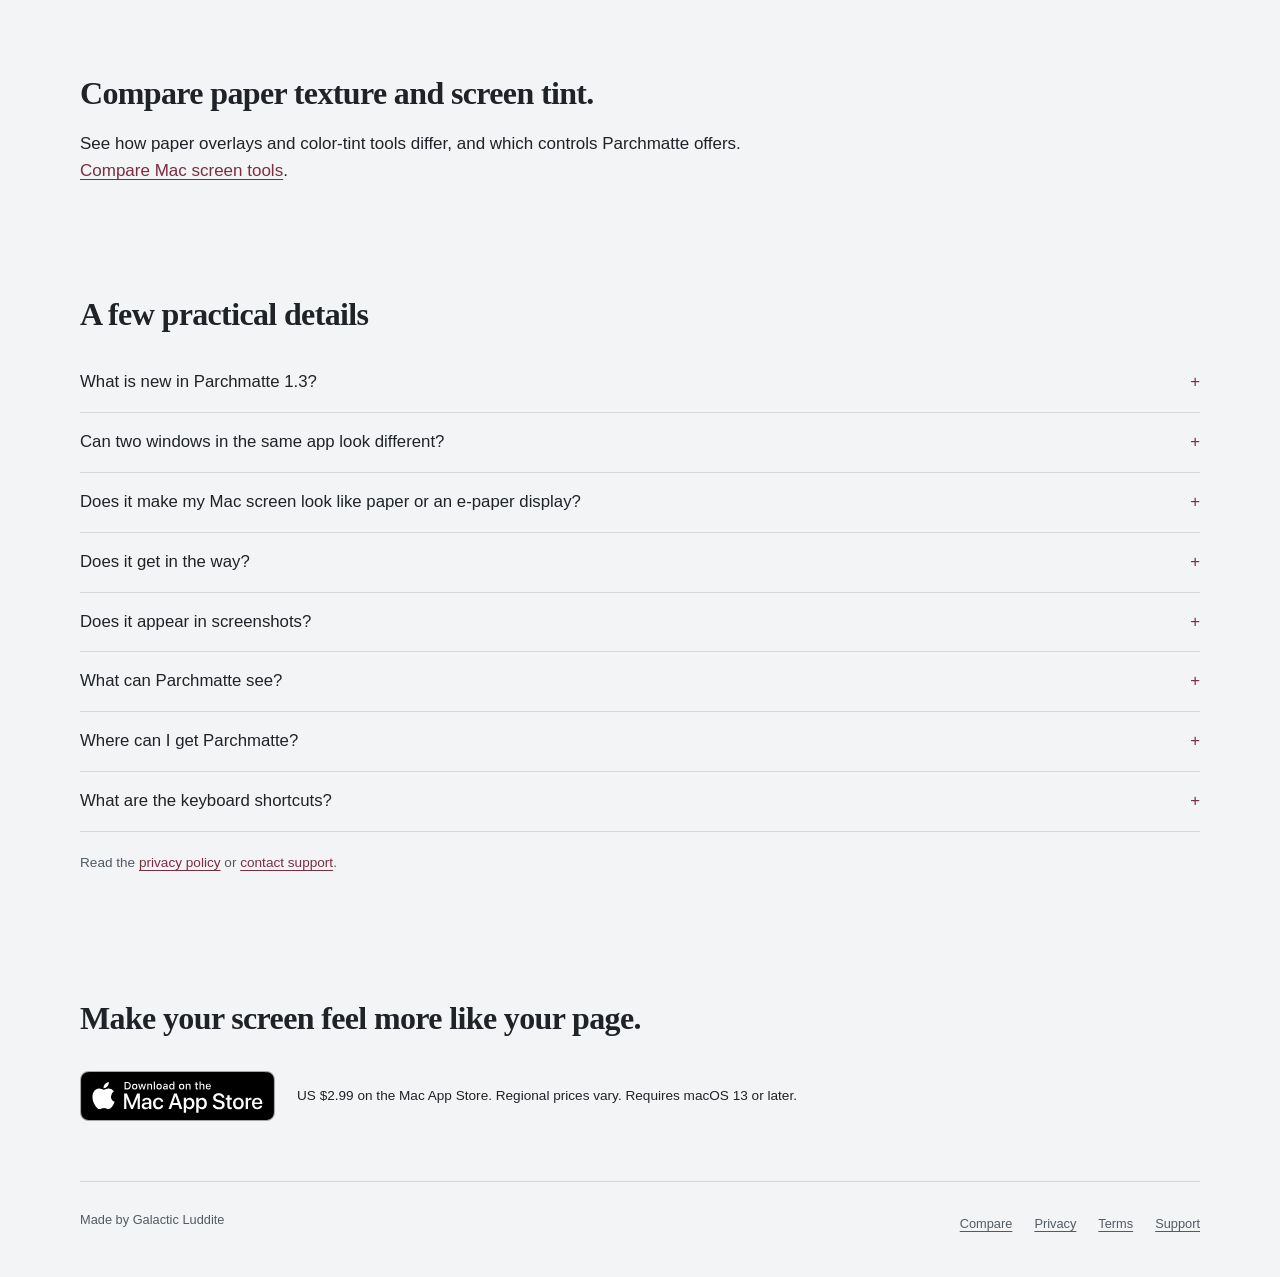
==== commit b19642df: "Site: show the 1.3 Texture pop-up instead of the 1.2.2 menu" ====
--- a/index.html
+++ b/index.html
@@ -132,7 +132,7 @@
         <h2 id="controls-title">Right in your menu bar.</h2>
         <p>Select This Window to edit that window’s saved style. Screen and New Windows sets the whole-screen look and the starting style for new window covers. Windows you have already styled keep their own settings. The status above the controls describes the current effect separately from your editing target. Clicks, scrolling and typing pass through to the apps underneath.</p>
       </div>
-      <figure class="native-reference"><img class="shot" src="/images/shots/menu-textures.webp" srcset="/images/shots/menu-textures-600.webp 600w, /images/shots/menu-textures.webp 1602w" sizes="(min-width: 600px) 380px, calc(100vw - 40px)" width="1602" height="1068" loading="lazy" alt="The Parchmatte menu with the Texture submenu open and Velvet selected."><figcaption>The Texture menu, with Velvet selected. Native Parchmatte 1.2.2 reference. <a href="/images/shots/menu-textures.webp">View full-size Texture menu reference</a></figcaption></figure>
+      <figure class="native-reference"><img class="shot" src="/images/shots/menu-textures.webp" srcset="/images/shots/menu-textures-600.webp 600w, /images/shots/menu-textures.webp 1602w" sizes="(min-width: 600px) 380px, calc(100vw - 40px)" width="1602" height="1068" loading="lazy" alt="The Parchmatte controls panel with the Texture pop-up open and Velvet selected."><figcaption>The Texture pop-up, with Velvet selected. Native Parchmatte 1.3 reference. <a href="/images/shots/menu-textures.webp">View full-size Texture pop-up reference</a></figcaption></figure>
     </section>
 
     <section aria-labelledby="workspace-title">
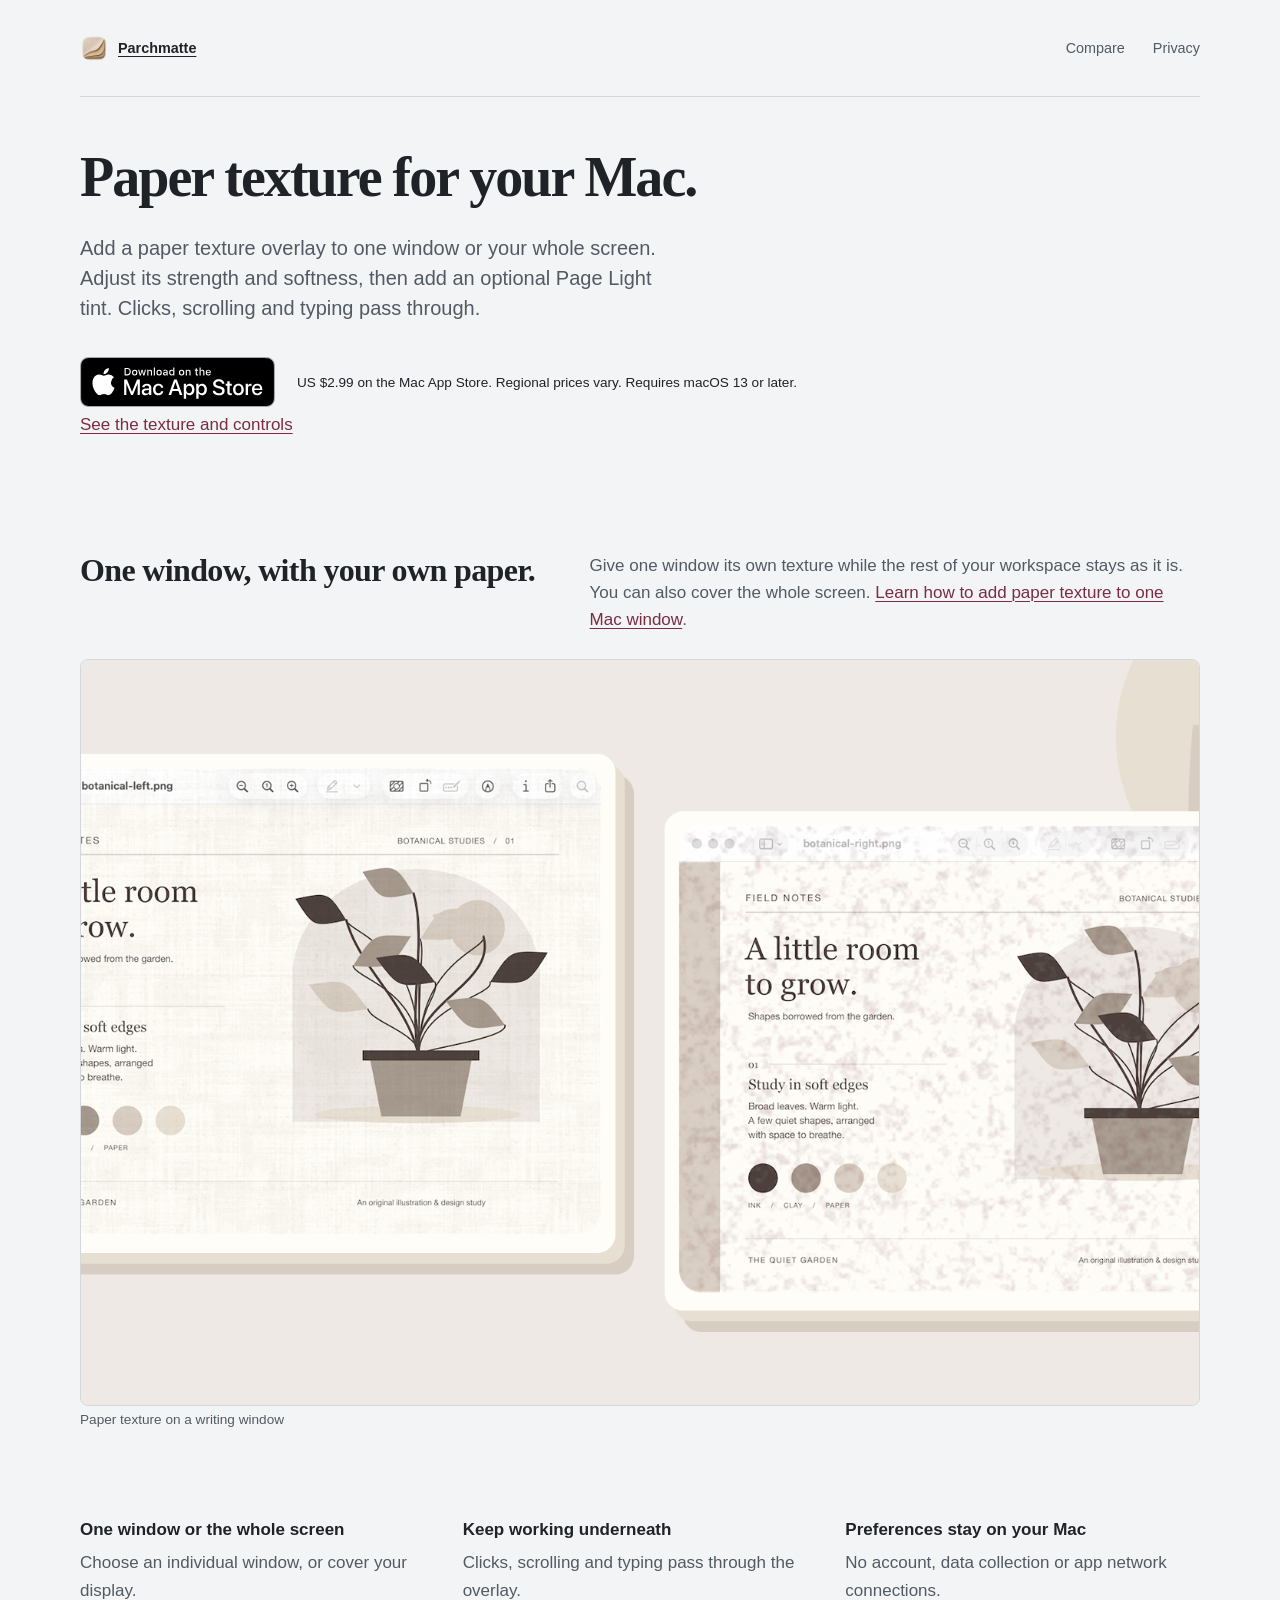
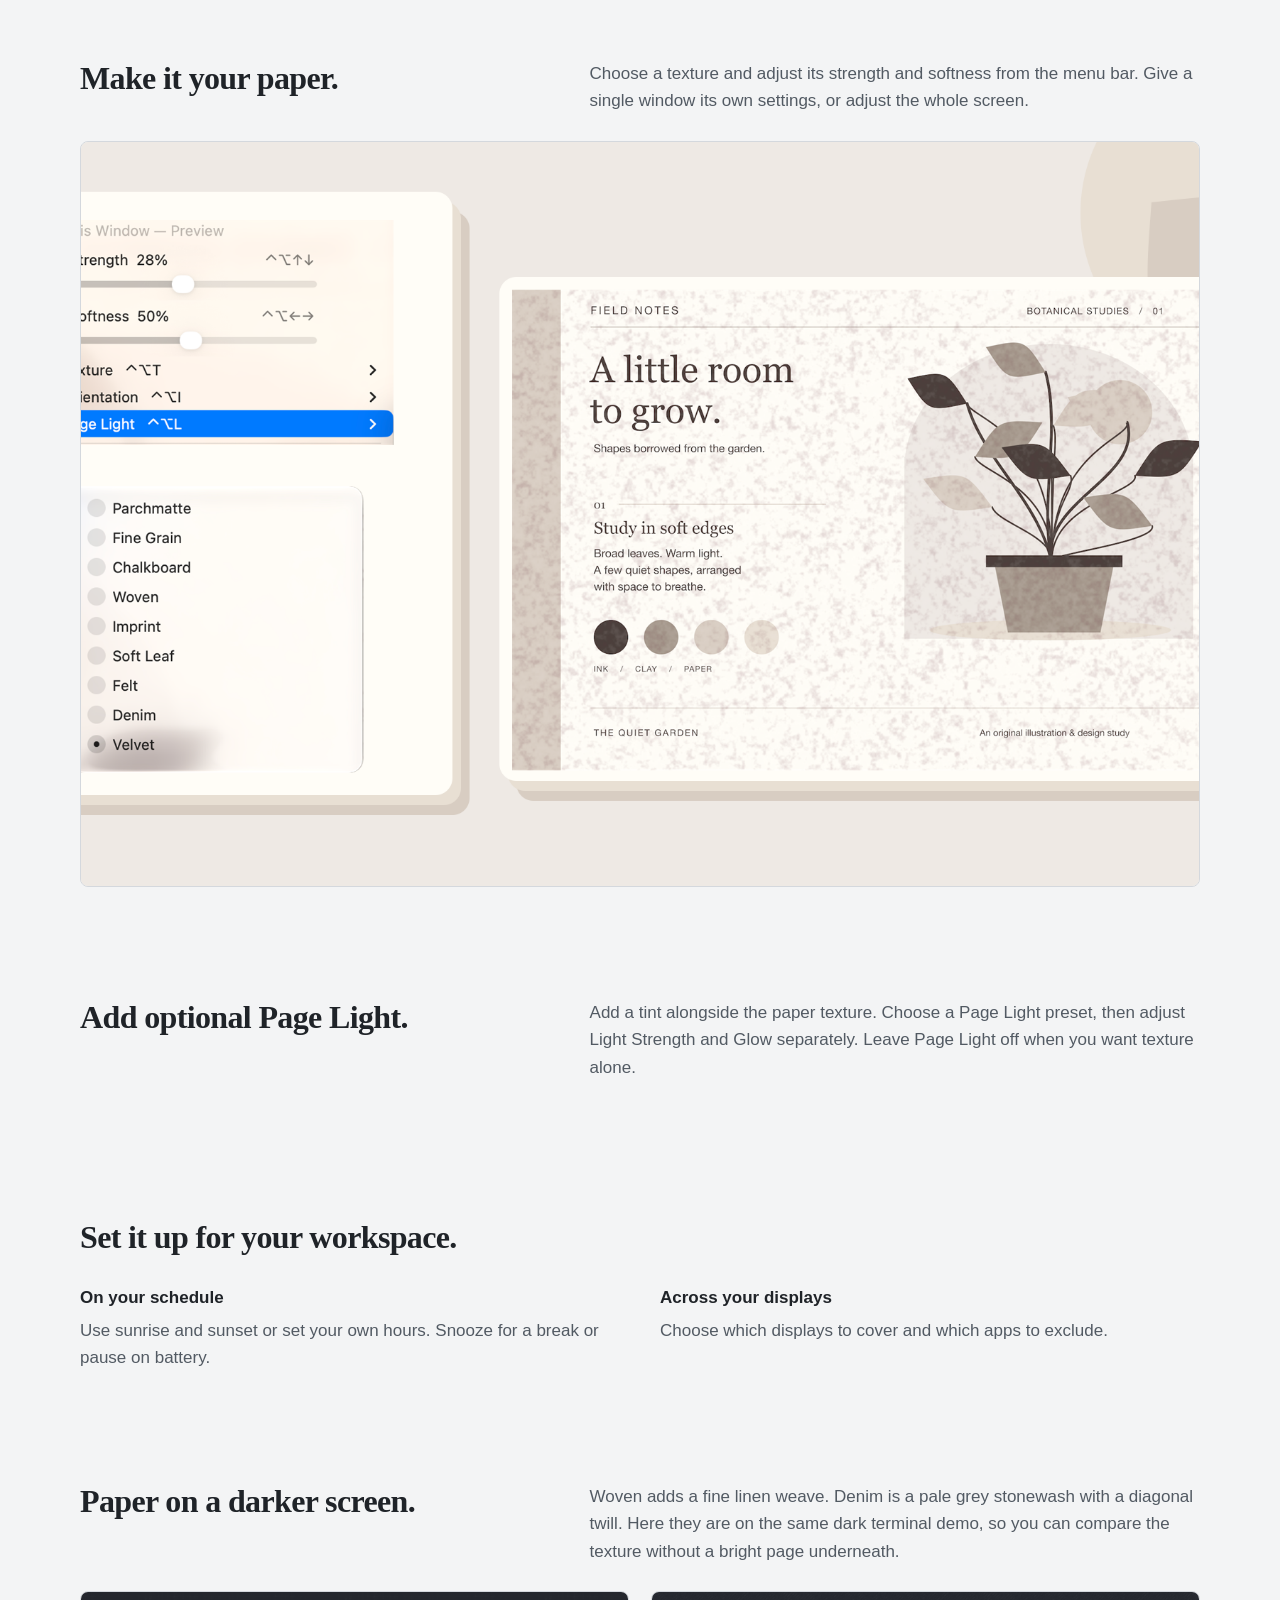
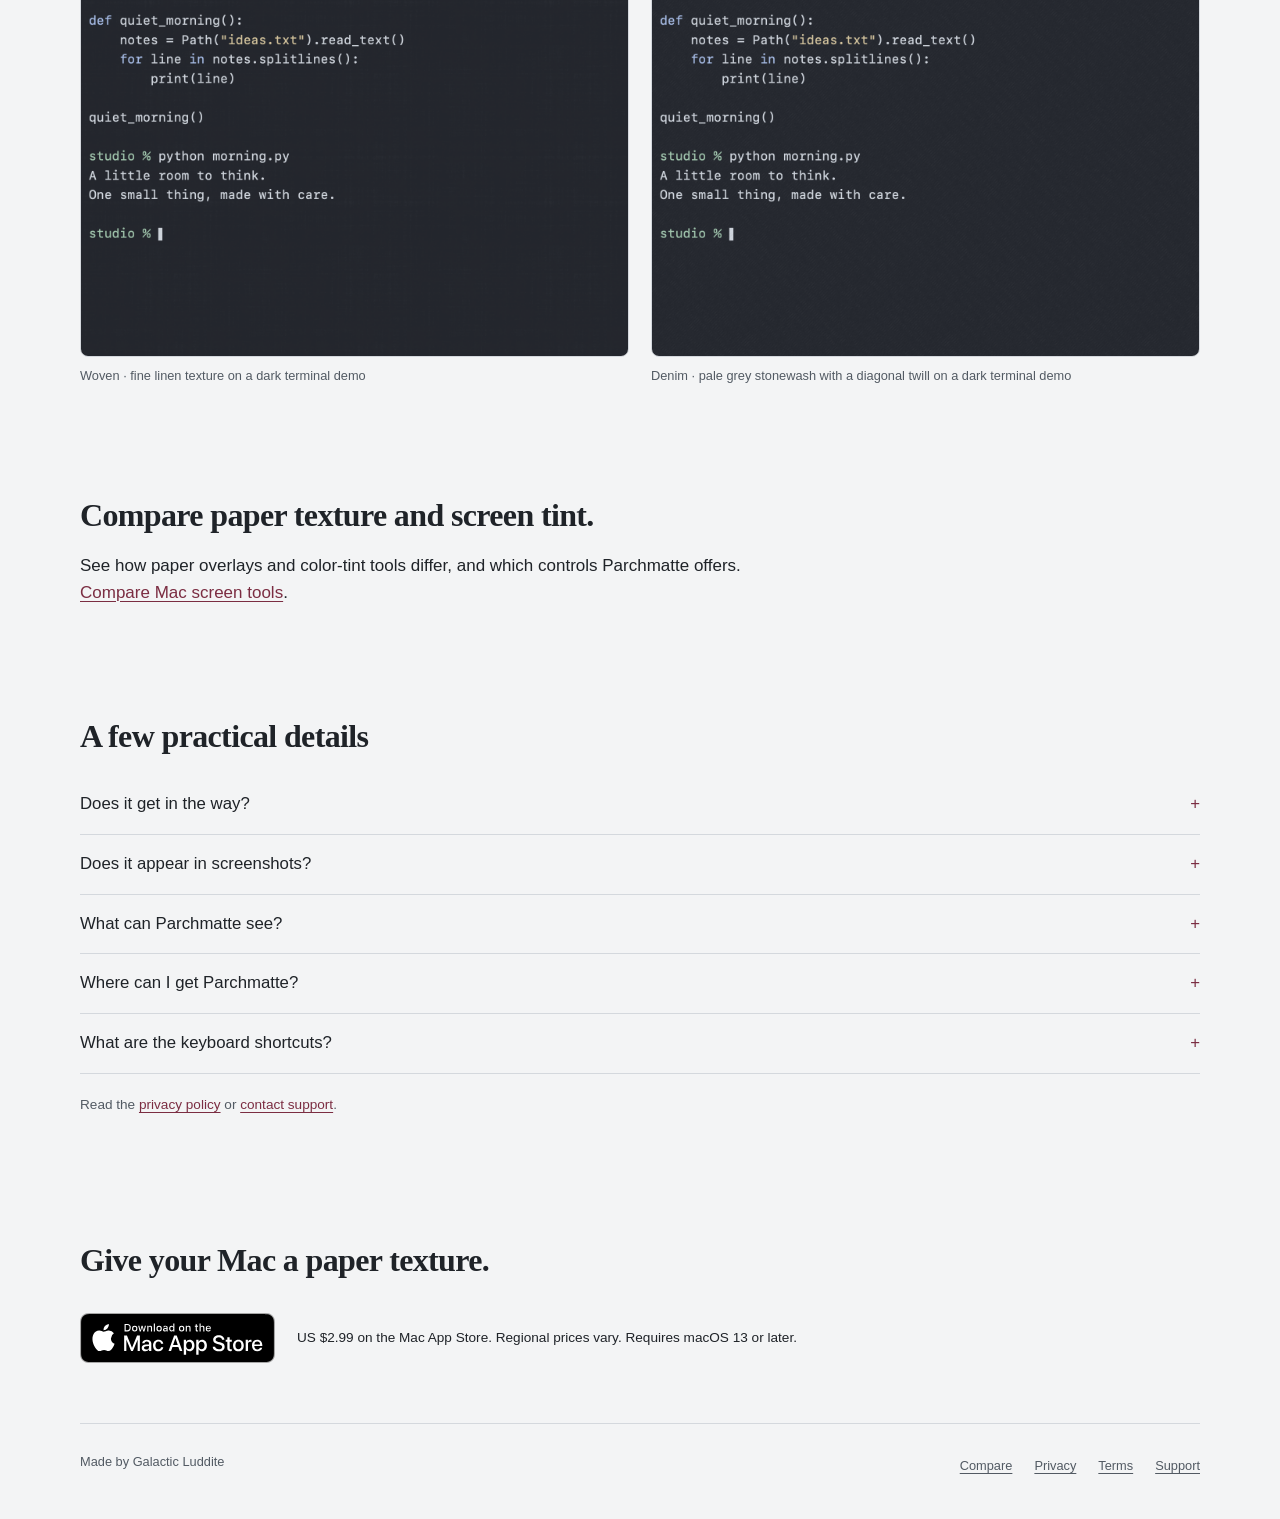
==== commit db9c64d0: "WIP recovery 2026-11-17 [auto-recovery]" ====
--- a/index.html
+++ b/index.html
@@ -3,8 +3,8 @@
 <head>
   <meta charset="utf-8">
   <meta name="viewport" content="width=device-width, initial-scale=1">
-  <title>Parchmatte: Paper Texture &amp; Matte Screen Effect for Mac</title>
-  <meta name="description" content="Give your Mac windows a matte paper texture, a gentle wash of light, or both. Style individual windows or your whole screen from the menu bar.">
+  <title>Parchmatte: Paper Texture Overlay for Mac</title>
+  <meta name="description" content="Add paper texture to one window or your whole Mac screen. Adjust the grain and optional Page Light tint. On the Mac App Store. Requires macOS 13+.">
   <meta name="apple-itunes-app" content="app-id=6815385110">
   <link rel="canonical" href="https://parchmatte.com/">
   <link rel="icon" href="/favicon.png" sizes="32x32" type="image/png">
@@ -14,12 +14,12 @@
   <meta property="og:type" content="website">
   <meta property="og:url" content="https://parchmatte.com/">
   <meta property="og:site_name" content="Parchmatte">
-  <meta property="og:title" content="Parchmatte: Paper Texture &amp; Matte Screen Effect for Mac">
-  <meta property="og:description" content="Give your Mac windows a matte paper texture, a gentle wash of light, or both. Style individual windows or your whole screen from the menu bar.">
+  <meta property="og:title" content="Parchmatte: Paper Texture Overlay for Mac">
+  <meta property="og:description" content="Add paper texture to one window or your whole Mac screen. Adjust the grain and optional Page Light tint. On the Mac App Store. Requires macOS 13+.">
   <meta property="og:image" content="https://parchmatte.com/images/og.jpg">
   <meta name="twitter:card" content="summary_large_image">
-  <meta name="twitter:title" content="Parchmatte: Paper Texture &amp; Matte Screen Effect for Mac">
-  <meta name="twitter:description" content="Give your Mac windows a matte paper texture, a gentle wash of light, or both. Style individual windows or your whole screen from the menu bar.">
+  <meta name="twitter:title" content="Parchmatte: Paper Texture Overlay for Mac">
+  <meta name="twitter:description" content="Add paper texture to one window or your whole Mac screen. Adjust the grain and optional Page Light tint. On the Mac App Store. Requires macOS 13+.">
   <meta name="twitter:image" content="https://parchmatte.com/images/og.jpg">
   <script type="application/ld+json">
 {
@@ -27,19 +27,12 @@
   "@type": "SoftwareApplication",
   "name": "Parchmatte",
   "url": "https://parchmatte.com/",
-  "description": "Paper texture, Page Light, or both for individual Mac windows or the whole screen.",
-  "featureList": [
-    "Nine adjustable paper and cloth textures",
-    "Independent texture and light for each window, including windows in the same app",
-    "Six single-color Page Lights plus Color Phase, three glow styles, four shapes and drag-anywhere placement",
-    "Stay-open menu-bar customization",
-    "Display selection and frontmost-app pause rules"
-  ],
+  "description": "Paper texture for your Mac, over one window or the whole screen.",
   "applicationCategory": "UtilitiesApplication",
   "operatingSystem": "macOS 13 or later",
-  "softwareVersion": "1.3",
+  "softwareVersion": "1.1",
   "image": "https://parchmatte.com/icon.png",
-  "screenshot": "https://parchmatte.com/images/shots/home-velvet.webp",
+  "screenshot": "https://parchmatte.com/images/shots/01-overview.png",
   "author": {
     "@type": "Organization",
     "name": "Galactic Luddite"
@@ -71,26 +64,22 @@
     <nav class="site-nav" aria-label="Site"><a href="/" aria-current="page"><img src="/icon.png" alt="" width="28" height="28">Parchmatte</a><a href="/compare/">Compare</a><a href="/privacy/">Privacy</a></nav>
   </header>
   <main id="main" class="wrap">
-    <div class="hero">
-      <div class="hero-copy">
-      <h1>A softer, matte look for your Mac screen.</h1>
-      <p class="lede">Give your Mac windows a matte paper texture, a gentle wash of light, or both. Fine-tune each window or your whole screen from the menu bar.</p>
+    <div class="intro">
+      <h1>Paper texture for your Mac.</h1>
+      <p class="lede">Add a paper texture overlay to one window or your whole screen. Adjust its strength and softness, then add an optional Page Light tint. Clicks, scrolling and typing pass through.</p>
       <div class="download">
         <a class="store-badge" href="https://apps.apple.com/us/app/parchmatte/id6815385110?mt=12"><picture><source srcset="/images/badges/mac-app-store-white.svg" media="(prefers-color-scheme: dark)"><img src="/images/badges/mac-app-store-black.svg" alt="Download on the Mac App Store" width="195" height="50"></picture></a>
+
         <p>US $2.99 on the Mac App Store. Regional prices vary. Requires macOS 13 or later.</p>
       </div>
-      </div>
-      <div class="pair">
-        <figure><img class="shot" src="/images/shots/window-woven.webp" srcset="/images/shots/window-woven-600.webp 600w, /images/shots/window-woven.webp 1200w" sizes="(min-width: 960px) 450px, calc(100vw - 40px)" width="1200" height="800" fetchpriority="high" alt="A Preview window showing the botanical document with the Woven texture."><figcaption>Woven · <a href="/images/shots/window-woven.webp">View full-size Woven window</a></figcaption></figure>
-        <figure><img class="shot" src="/images/shots/window-velvet.webp" srcset="/images/shots/window-velvet-600.webp 600w, /images/shots/window-velvet.webp 1200w" sizes="(min-width: 960px) 450px, calc(100vw - 40px)" width="1200" height="800" fetchpriority="high" alt="A second Preview window showing the same document with the Velvet texture."><figcaption>Velvet · <a href="/images/shots/window-velvet.webp">View full-size Velvet window</a></figcaption></figure>
-      </div>
+      <p class="demo-link"><a href="#paper-in-use">See the texture and controls</a></p>
     </div>
-
     <section id="paper-in-use" aria-labelledby="paper-title">
-      <div class="section-intro">
-        <h2 id="paper-title">Your windows. Your look.</h2>
-        <p>Give individual windows their own texture and light, even two windows in the same app. Keep one look for your writing and another for your references. Window styles last for the current app session. <a href="/guides/paper-texture-on-mac/">Learn how to add paper texture to one Mac window</a>.</p>
-      </div>
+      <div class="section-intro"><h2 id="paper-title">One window, with your own paper.</h2><p>Give one window its own texture while the rest of your workspace stays as it is. You can also cover the whole screen. <a href="/guides/paper-texture-on-mac/">Learn how to add paper texture to one Mac window</a>.</p></div>
+    <figure class="hero-shot">
+      <a href="/images/shots/01-overview.png"><img class="shot" src="/images/shots/01-overview.png" sizes="(max-width: 960px) calc(100vw - 40px), 920px" width="2880" height="1800" fetchpriority="high" alt="A TextEdit window of sample prose under Parchmatte’s Denim texture, a pale grey stonewash with a diagonal twill, over a cream desktop"></a>
+      <figcaption>Paper texture on a writing window</figcaption>
+    </figure>
     </section>
 
     <dl class="feature-notes proof-points">
@@ -99,49 +88,40 @@
       <div><dt>Preferences stay on your Mac</dt><dd>No account, data collection or app network connections.</dd></div>
     </dl>
 
-    <section class="split" aria-labelledby="light-title">
-      <div class="split-text">
-        <h2 id="light-title">Light, with or without paper.</h2>
-        <p>Choose one of six single-color Page Lights or Color Phase, a still blend of multiple colors. Adjust Light Strength and choose a Diffuse, Balanced or Focused glow. Shape the light with Oval, Round, Wide or Tall, and place it anywhere: drag it on a small picture of your screen, or click to jump to a corner, an edge or the center.</p>
+    <section class="product-section" aria-labelledby="texture-title">
+      <div class="section-intro">
+        <h2 id="texture-title">Make it your paper.</h2>
+        <p>Choose a texture and adjust its strength and softness from the menu bar. Give a single window its own settings, or adjust the whole screen.</p>
       </div>
-      <figure><img class="shot" src="/images/shots/light-candlelight.webp" srcset="/images/shots/light-candlelight-600.webp 600w, /images/shots/light-candlelight.webp 1380w" sizes="(min-width: 960px) 500px, calc(100vw - 40px)" width="1380" height="920" loading="lazy" alt="A botanical document with warm Candlelight Page Light glowing from the lower right."><figcaption>Candlelight, placed at the bottom right. <a href="/images/shots/light-candlelight.webp">View full-size Candlelight scene</a></figcaption></figure>
+      <figure><img class="shot" src="/images/shots/02-menu.png" sizes="(max-width: 960px) calc(100vw - 40px), 920px" width="2880" height="1800" loading="lazy" alt="Parchmatte’s menu open over a writing page, with the Page Light submenu showing Off and six tints, three Glow levels, and the Light Strength slider"></figure>
     </section>
 
-    <section aria-labelledby="texture-title">
-      <div class="section-intro">
-        <h2 id="texture-title">Find your texture.</h2>
-        <p>Choose from nine textures: Parchmatte, Fine Grain, Chalkboard, Woven, Imprint, Soft Leaf, Felt, Denim and Velvet. Adjust texture strength, softness and orientation. Turn texture off to use Page Light on its own, then bring the texture back with its settings preserved.</p>
-      </div>
-      <figure class="compare-shot" id="compare">
-        <div class="compare-stage">
-          <img class="shot" src="/images/shots/home-plain.webp" srcset="/images/shots/home-plain-600.webp 600w, /images/shots/home-plain.webp 1176w" sizes="(min-width: 780px) 740px, calc(100vw - 40px)" width="1176" height="784" loading="lazy" alt="A botanical design document in Preview with no paper applied.">
-          <div class="compare-top"><img class="shot" src="/images/shots/home-velvet.webp" srcset="/images/shots/home-velvet-600.webp 600w, /images/shots/home-velvet.webp 1176w" sizes="(min-width: 780px) 740px, calc(100vw - 40px)" width="1176" height="784" loading="lazy" alt="The same document with Parchmatte’s Velvet texture."></div>
-          <input class="compare-range" type="range" min="0" max="100" value="50" aria-label="Compare the document without paper and with Velvet">
-        </div>
-        <div class="compare-labels" aria-hidden="true"><span>Without paper</span><span>With Velvet</span></div>
-        <figcaption>The same document, before and with Velvet. Drag to compare. <a href="/images/shots/home-plain.webp">View full-size document without paper</a> · <a href="/images/shots/home-velvet.webp">View full-size document with Velvet</a></figcaption>
-      </figure>
-      <div class="pair texture-details">
-        <figure><img class="shot" src="/images/shots/texture-woven.webp" srcset="/images/shots/texture-woven-480.webp 480w, /images/shots/texture-woven.webp 720w" sizes="(min-width: 780px) 360px, (min-width: 600px) 45vw, calc(100vw - 40px)" width="720" height="480" loading="lazy" alt="The same close-up with the Woven texture."><figcaption>Woven · <a href="/images/shots/texture-woven.webp">View full-size Woven detail</a></figcaption></figure>
-        <figure><img class="shot" src="/images/shots/texture-denim.webp" srcset="/images/shots/texture-denim-480.webp 480w, /images/shots/texture-denim.webp 720w" sizes="(min-width: 780px) 360px, (min-width: 600px) 45vw, calc(100vw - 40px)" width="720" height="480" loading="lazy" alt="The same close-up with the Denim texture."><figcaption>Denim · <a href="/images/shots/texture-denim.webp">View full-size Denim detail</a></figcaption></figure>
-      </div>
+    <section class="product-section" aria-labelledby="light-title">
+      <div class="section-intro"><h2 id="light-title">Add optional Page Light.</h2><p>Add a tint alongside the paper texture. Choose a Page Light preset, then adjust Light Strength and Glow separately. Leave Page Light off when you want texture alone.</p></div>
+    </section>
+    <section class="product-section" aria-labelledby="workspace-title">
+      <h2 id="workspace-title">Set it up for your workspace.</h2>
+      <dl class="feature-notes">
+        <div><dt>On your schedule</dt><dd>Use sunrise and sunset or set your own hours. Snooze for a break or pause on battery.</dd></div>
+        <div><dt>Across your displays</dt><dd>Choose which displays to cover and which apps to exclude.</dd></div>
+      </dl>
     </section>
 
-    <section class="split split-flip" aria-labelledby="controls-title">
-      <div class="split-text">
-        <h2 id="controls-title">Right in your menu bar.</h2>
-        <p>Select This Window to edit that window’s saved style. Screen and New Windows sets the whole-screen look and the starting style for new window covers. Windows you have already styled keep their own settings. The status above the controls describes the current effect separately from your editing target. Clicks, scrolling and typing pass through to the apps underneath.</p>
+    <section class="product-section" aria-labelledby="dark-screen-title">
+      <div class="section-intro">
+        <h2 id="dark-screen-title">Paper on a darker screen.</h2>
+        <p>Woven adds a fine linen weave. Denim is a pale grey stonewash with a diagonal twill. Here they are on the same dark terminal demo, so you can compare the texture without a bright page underneath.</p>
       </div>
-      <figure class="native-reference"><img class="shot" src="/images/shots/menu-textures.webp" srcset="/images/shots/menu-textures-600.webp 600w, /images/shots/menu-textures.webp 1602w" sizes="(min-width: 600px) 380px, calc(100vw - 40px)" width="1602" height="1068" loading="lazy" alt="The Parchmatte controls panel with the Texture pop-up open and Velvet selected."><figcaption>The Texture pop-up, with Velvet selected. Native Parchmatte 1.3 reference. <a href="/images/shots/menu-textures.webp">View full-size Texture pop-up reference</a></figcaption></figure>
-    </section>
-
-    <section aria-labelledby="workspace-title">
-      <h2 id="workspace-title">Fit your workspace.</h2>
-      <dl class="feature-notes proof-points">
-        <div><dt>On your schedule</dt><dd>Use sunrise and sunset or set your own hours. Snooze for a break or pause on battery.</dd></div>
-        <div><dt>Choose your displays</dt><dd>Turn whole-screen paper on for the displays you want to use.</dd></div>
-        <div><dt>Choose when to pause</dt><dd>Exclude an app to pause paper while it is in front.</dd></div>
-      </dl>
+      <div class="shot-grid">
+        <figure>
+          <a href="/images/shots/07-woven-terminal.png"><img class="shot" src="/images/shots/07-woven-terminal.png" width="700" height="650" loading="lazy" alt="Dark terminal demo with Parchmatte’s Woven linen texture applied; open full-size image"></a>
+          <figcaption>Woven · fine linen texture on a dark terminal demo</figcaption>
+        </figure>
+        <figure>
+          <a href="/images/shots/08-denim-terminal.png"><img class="shot" src="/images/shots/08-denim-terminal.png" width="700" height="650" loading="lazy" alt="Dark terminal demo with Parchmatte’s Denim texture applied; open full-size image"></a>
+          <figcaption>Denim · pale grey stonewash with a diagonal twill on a dark terminal demo</figcaption>
+        </figure>
+      </div>
     </section>
 
     <section class="comparison-link">
@@ -152,10 +132,7 @@
     <section aria-labelledby="questions-title">
       <h2 id="questions-title">A few practical details</h2>
       <div class="faq">
-        <details><summary>What is new in Parchmatte 1.3?</summary><p>Use Page Light without paper texture, or try Color Phase, a still blend of multiple colors. Glow styles are now named Diffuse, Balanced and Focused. Set Light Strength to 0% for no light while keeping your selected preset. Existing saved light keeps its appearance, although the displayed percentage may change. Place Page Light anywhere by dragging it on a small picture of your screen. The redesigned controls use familiar Mac switches, menus and sliders, and list every keyboard shortcut under App &amp; Workspace.</p></details>
-        <details><summary>Can two windows in the same app look different?</summary><p>Yes. Each window with its own paper can have its own texture and light. Window choices are kept for the current app session; they are not saved as permanent per-app rules.</p></details>
-        <details><summary>Does it make my Mac screen look like paper or an e-paper display?</summary><p>It gives your screen a paper-like, matte look by drawing a fine texture, and an optional tint of light, over your windows. It changes how the screen looks, not the display itself: brightness and refresh rate stay the same.</p></details>
-        <details><summary>Does it get in the way?</summary><p>Clicks, scrolling and typing pass through the overlay. Adjust the paper from your menu bar while you keep using your apps.</p></details>
+        <details><summary>Does it get in the way?</summary><p>Clicks, scrolling and typing pass through the overlay. You can exclude apps, snooze Parchmatte, or pause it on battery.</p></details>
         <details><summary>Does it appear in screenshots?</summary><p>By default, Parchmatte asks macOS to leave the overlay out of screenshots. Some capture tools may still include it.</p></details>
         <details><summary>What can Parchmatte see?</summary><p>Parchmatte reads window positions and sizes to place its overlays. It does not read window contents, window titles or your typing, collect personal data, or make network connections.</p></details>
         <details><summary>Where can I get Parchmatte?</summary><p>Parchmatte is available on the <a href="https://apps.apple.com/us/app/parchmatte/id6815385110?mt=12">Mac App Store</a>. The US price is $2.99; regional prices vary. Requires macOS 13 or later.</p></details>
@@ -179,45 +156,11 @@
       </div>
       <p class="small muted">Read the <a href="/privacy/">privacy policy</a> or <a href="mailto:support@parchmatte.com">contact support</a>.</p>
     </section>
-    <section class="closing"><h2>Make your screen feel more like your page.</h2><div class="download"><a class="store-badge" href="https://apps.apple.com/us/app/parchmatte/id6815385110?mt=12"><picture><source srcset="/images/badges/mac-app-store-white.svg" media="(prefers-color-scheme: dark)"><img src="/images/badges/mac-app-store-black.svg" alt="Download on the Mac App Store" width="195" height="50"></picture></a><p>US $2.99 on the Mac App Store. Regional prices vary. Requires macOS 13 or later.</p></div></section>
+    <section class="closing"><h2>Give your Mac a paper texture.</h2><div class="download"><a class="store-badge" href="https://apps.apple.com/us/app/parchmatte/id6815385110?mt=12"><picture><source srcset="/images/badges/mac-app-store-white.svg" media="(prefers-color-scheme: dark)"><img src="/images/badges/mac-app-store-black.svg" alt="Download on the Mac App Store" width="195" height="50"></picture></a><p>US $2.99 on the Mac App Store. Regional prices vary. Requires macOS 13 or later.</p></div></section>
   </main>
   <footer class="site-footer wrap">
     <span>Made by Galactic Luddite</span>
     <nav aria-label="Footer"><a href="/compare/">Compare</a><a href="/privacy/">Privacy</a><a href="/terms/">Terms</a><a href="mailto:support@parchmatte.com">Support</a></nav>
   </footer>
-  <script>
-    // Drag the divider with a mouse or finger; the hidden range input keeps it keyboard accessible.
-    document.querySelectorAll(".compare-stage").forEach(function (stage) {
-      var range = stage.querySelector(".compare-range");
-      function show() { stage.style.setProperty("--pos", range.value + "%"); }
-      function moveTo(event) {
-        var box = stage.getBoundingClientRect();
-        range.value = Math.round(Math.max(0, Math.min(1, (event.clientX - box.left) / box.width)) * 100);
-        show();
-      }
-      // A finger moves the divider only once the swipe is clearly sideways, so vertical swipes still scroll the page.
-      var start = null, dragging = false;
-      stage.addEventListener("pointerdown", function (event) {
-        start = { x: event.clientX, y: event.clientY };
-        dragging = event.pointerType === "mouse";
-        stage.setPointerCapture(event.pointerId);
-        if (dragging) { event.preventDefault(); moveTo(event); }
-      });
-      stage.addEventListener("pointermove", function (event) {
-        if (!start || !stage.hasPointerCapture(event.pointerId)) return;
-        if (!dragging) {
-          var dx = Math.abs(event.clientX - start.x), dy = Math.abs(event.clientY - start.y);
-          if (dx < 6 || dx < dy) return;
-          dragging = true;
-        }
-        moveTo(event);
-      });
-      function stop() { start = null; dragging = false; }
-      stage.addEventListener("pointerup", stop);
-      stage.addEventListener("pointercancel", stop);
-      range.addEventListener("input", show);
-      show();
-    });
-  </script>
 </body>
 </html>
